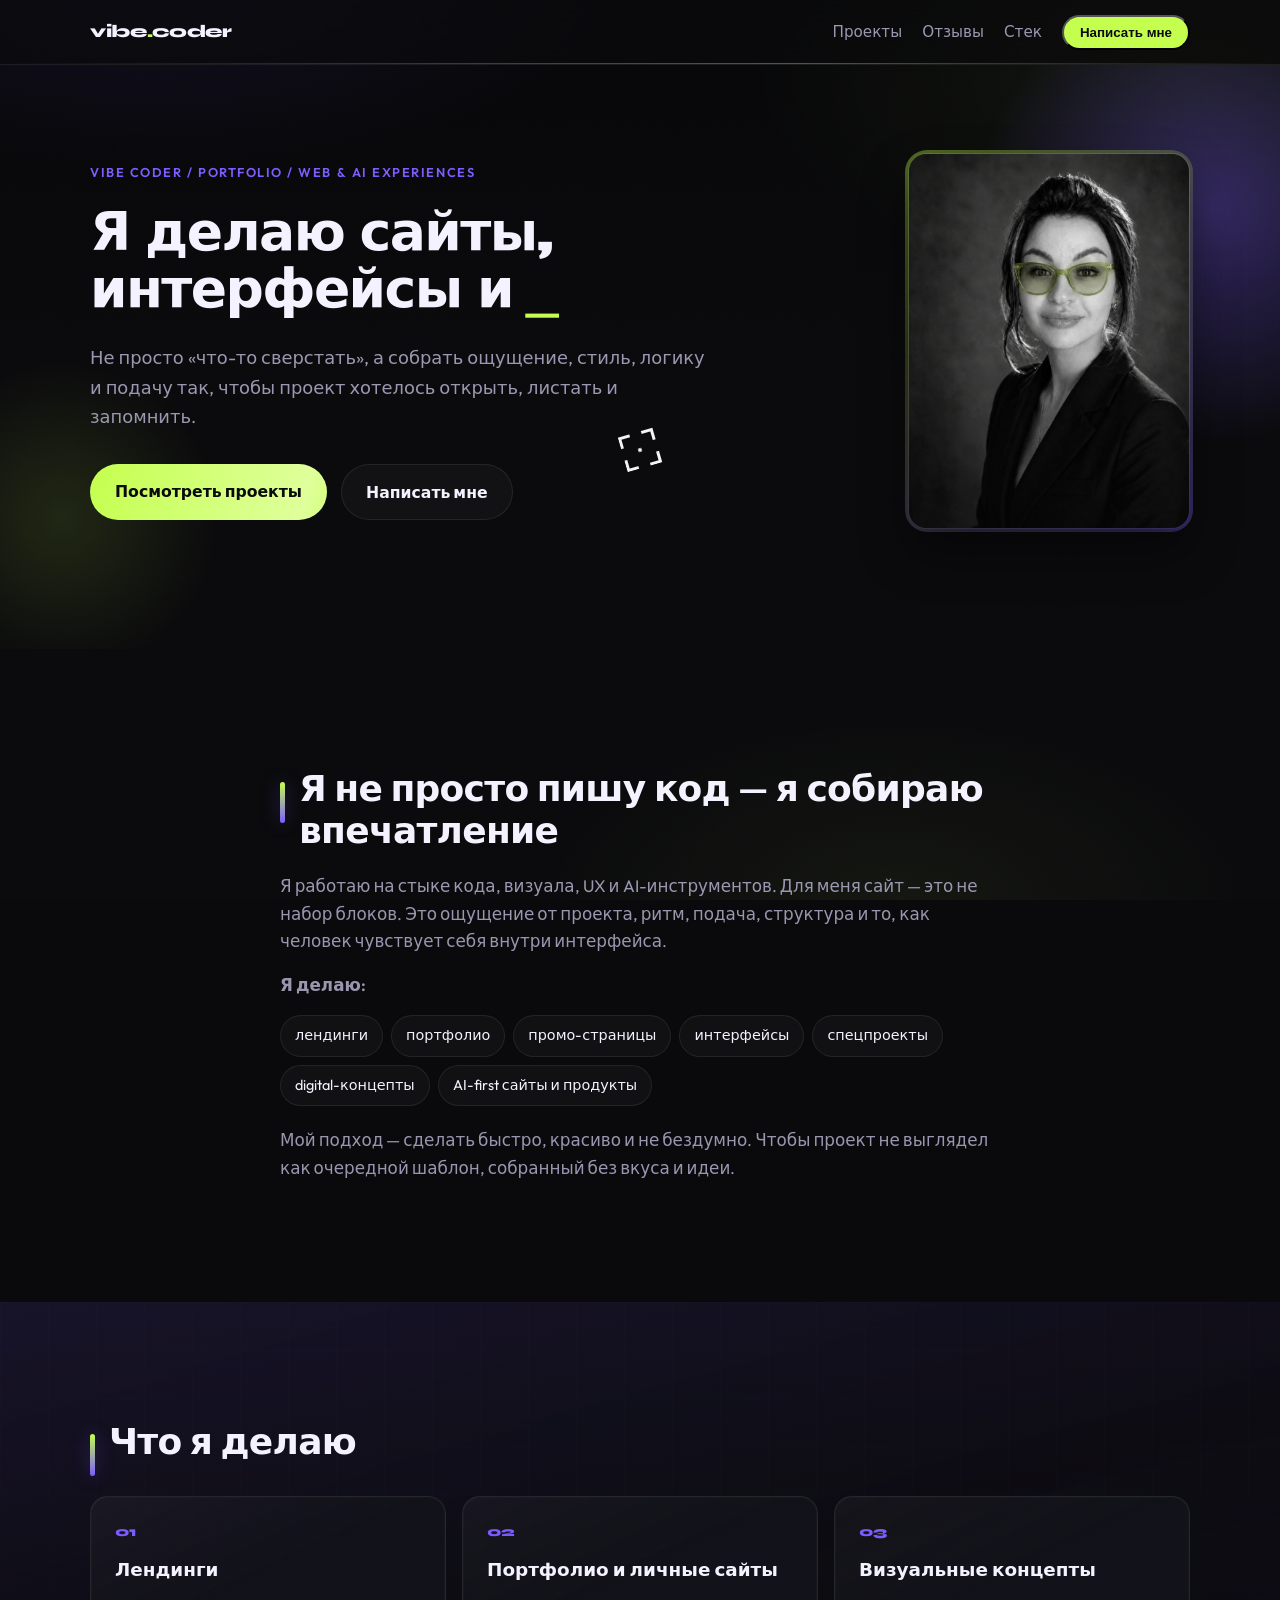
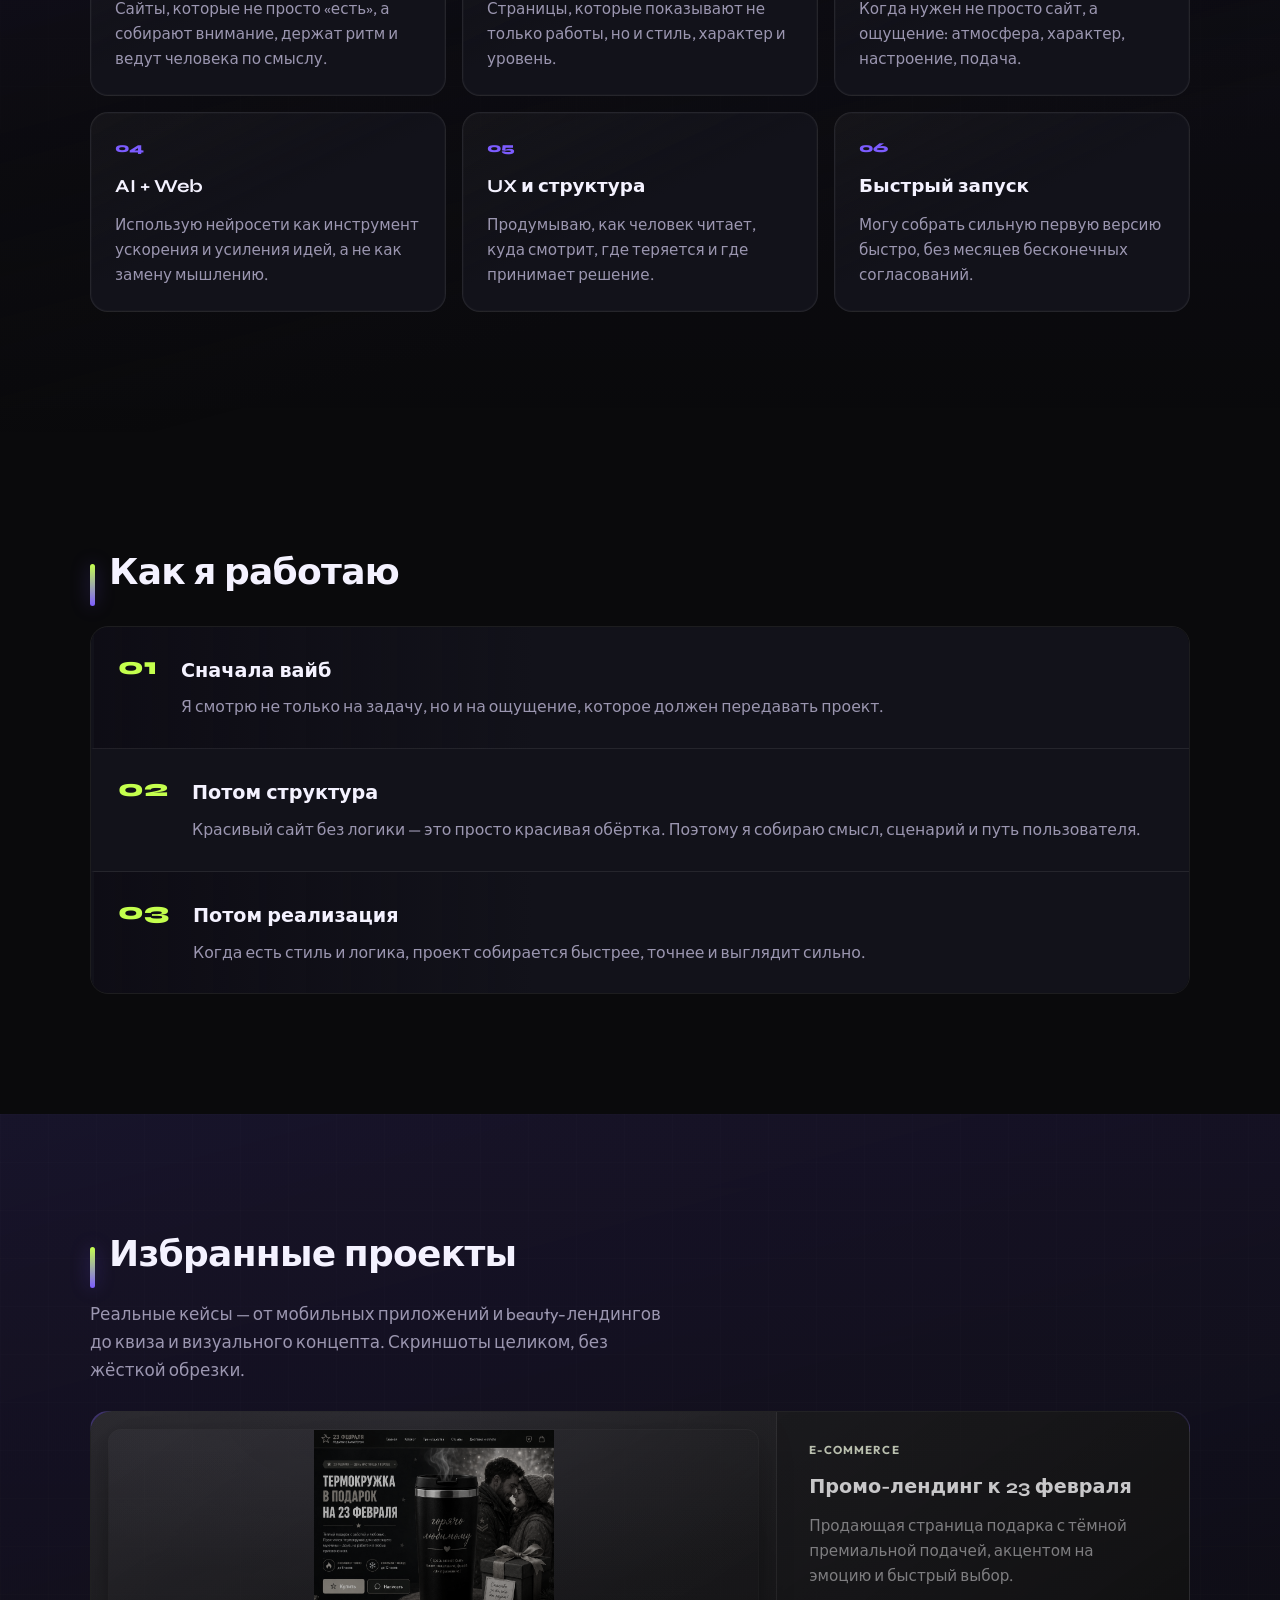
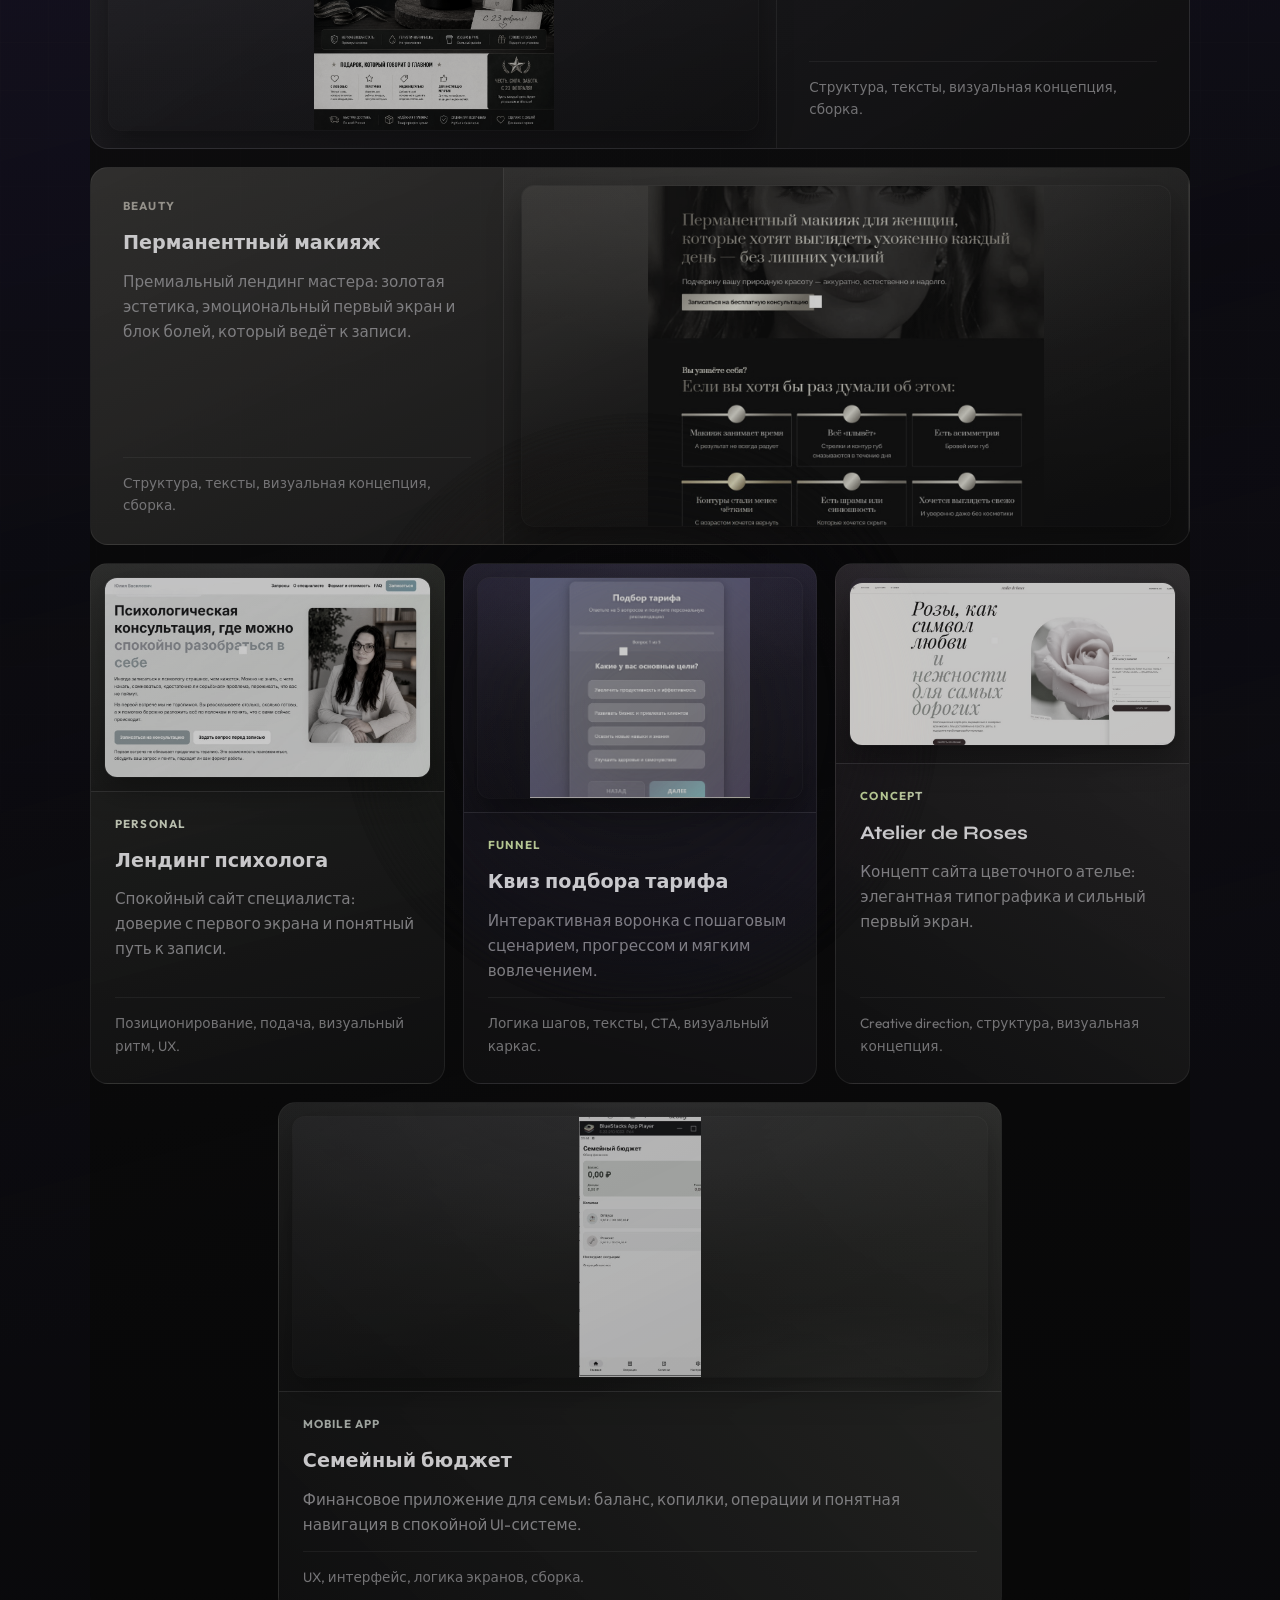
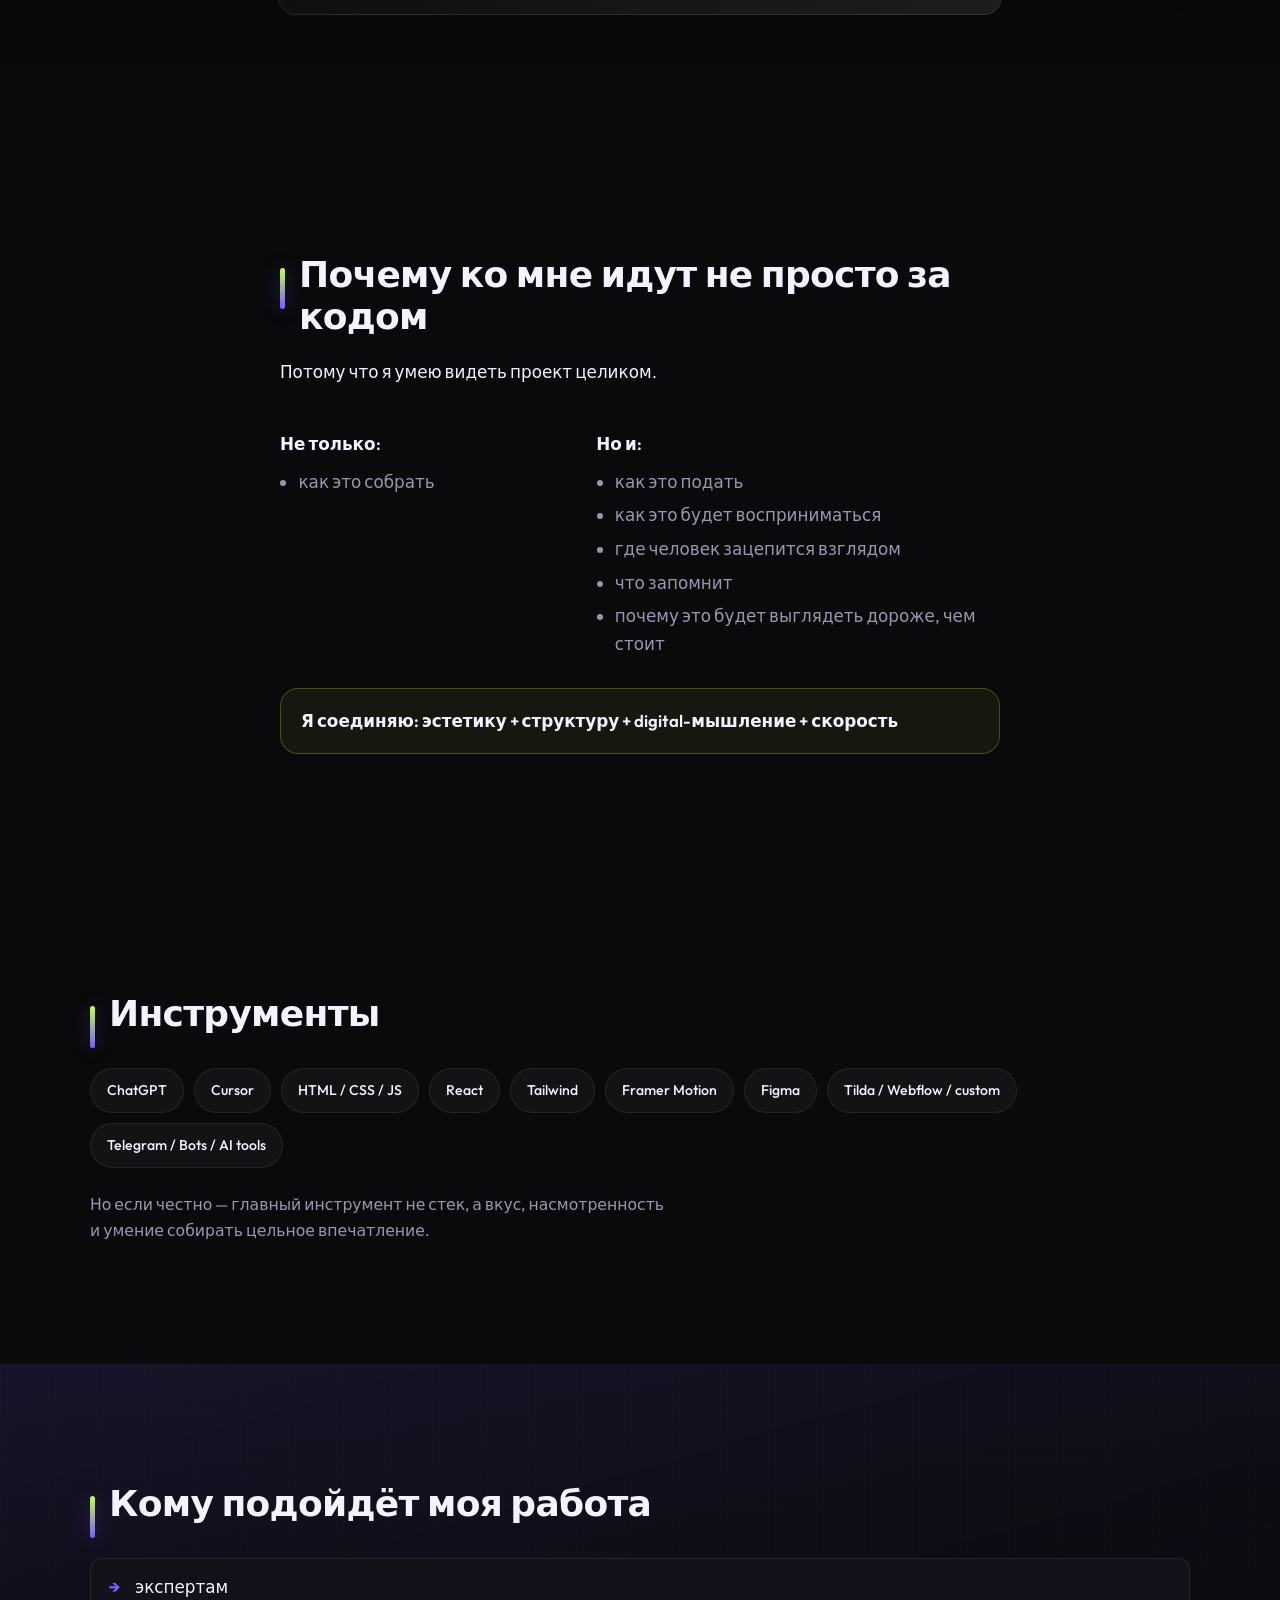
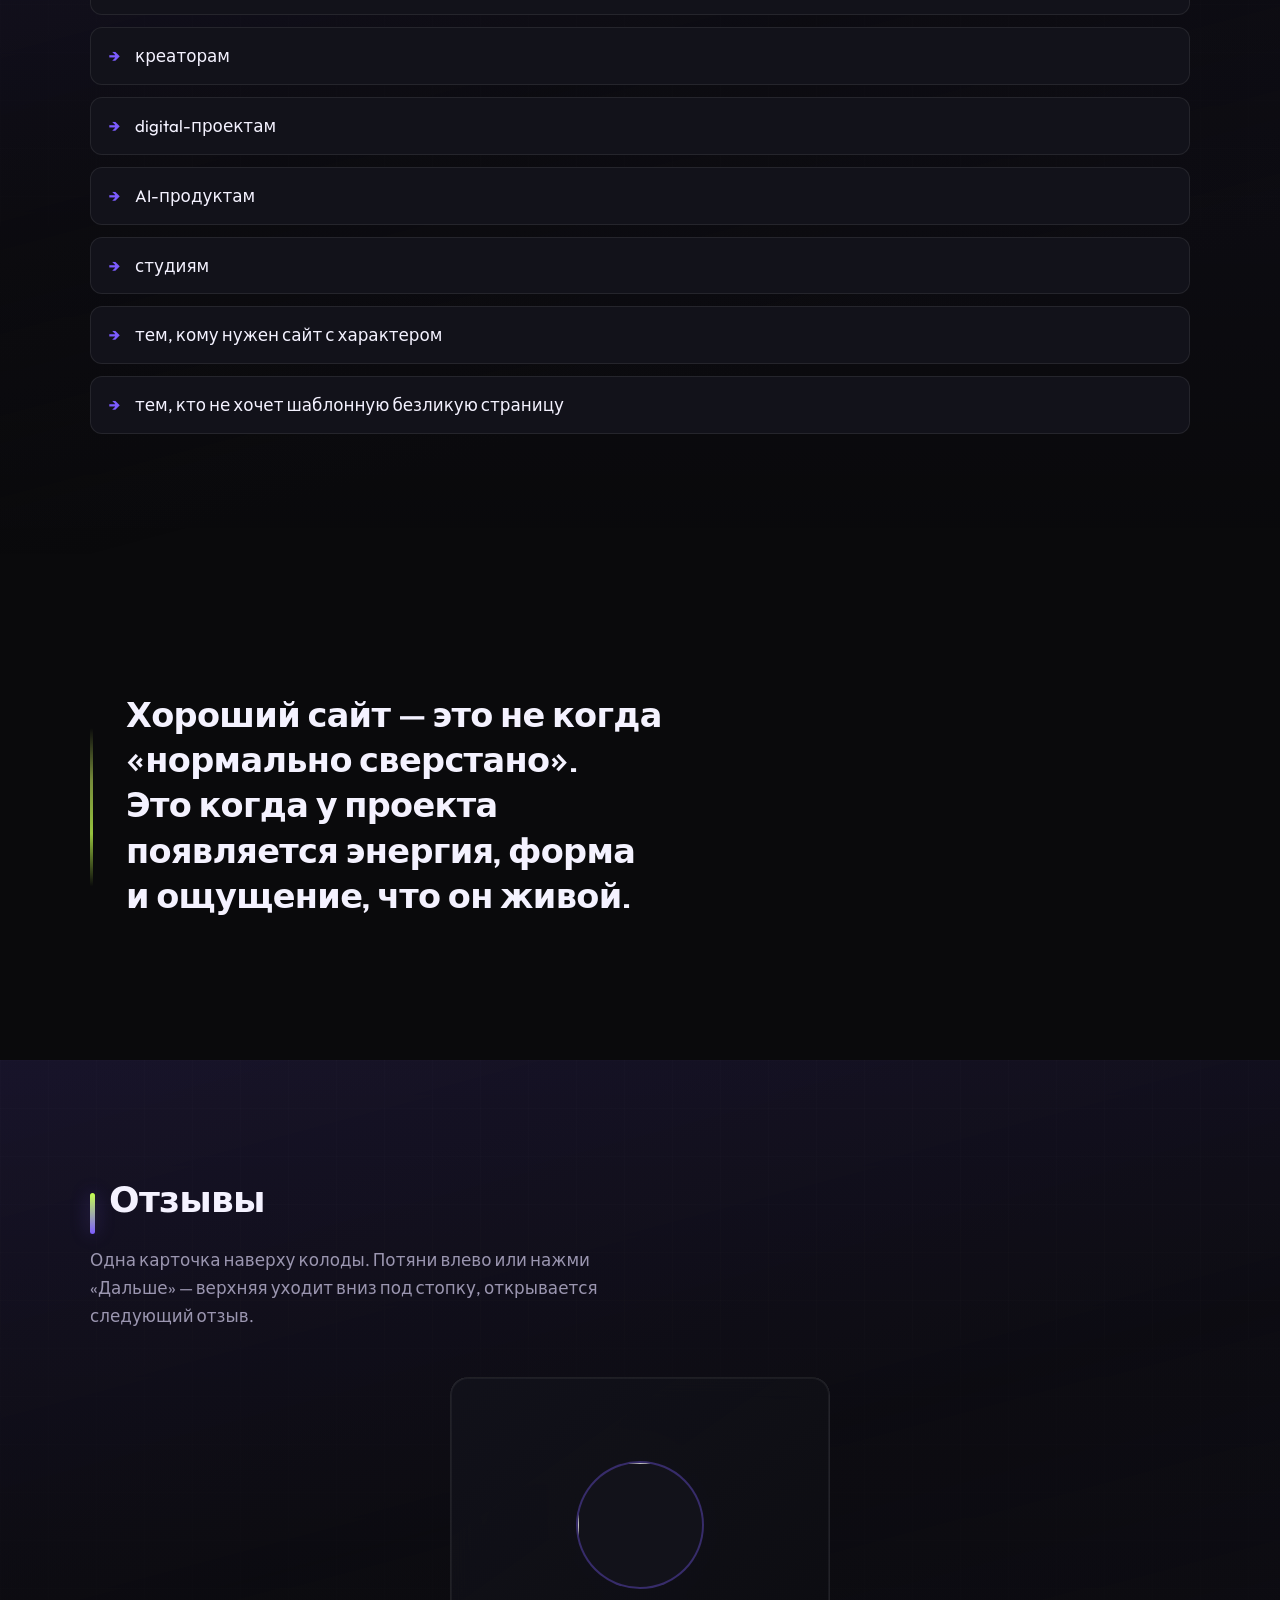
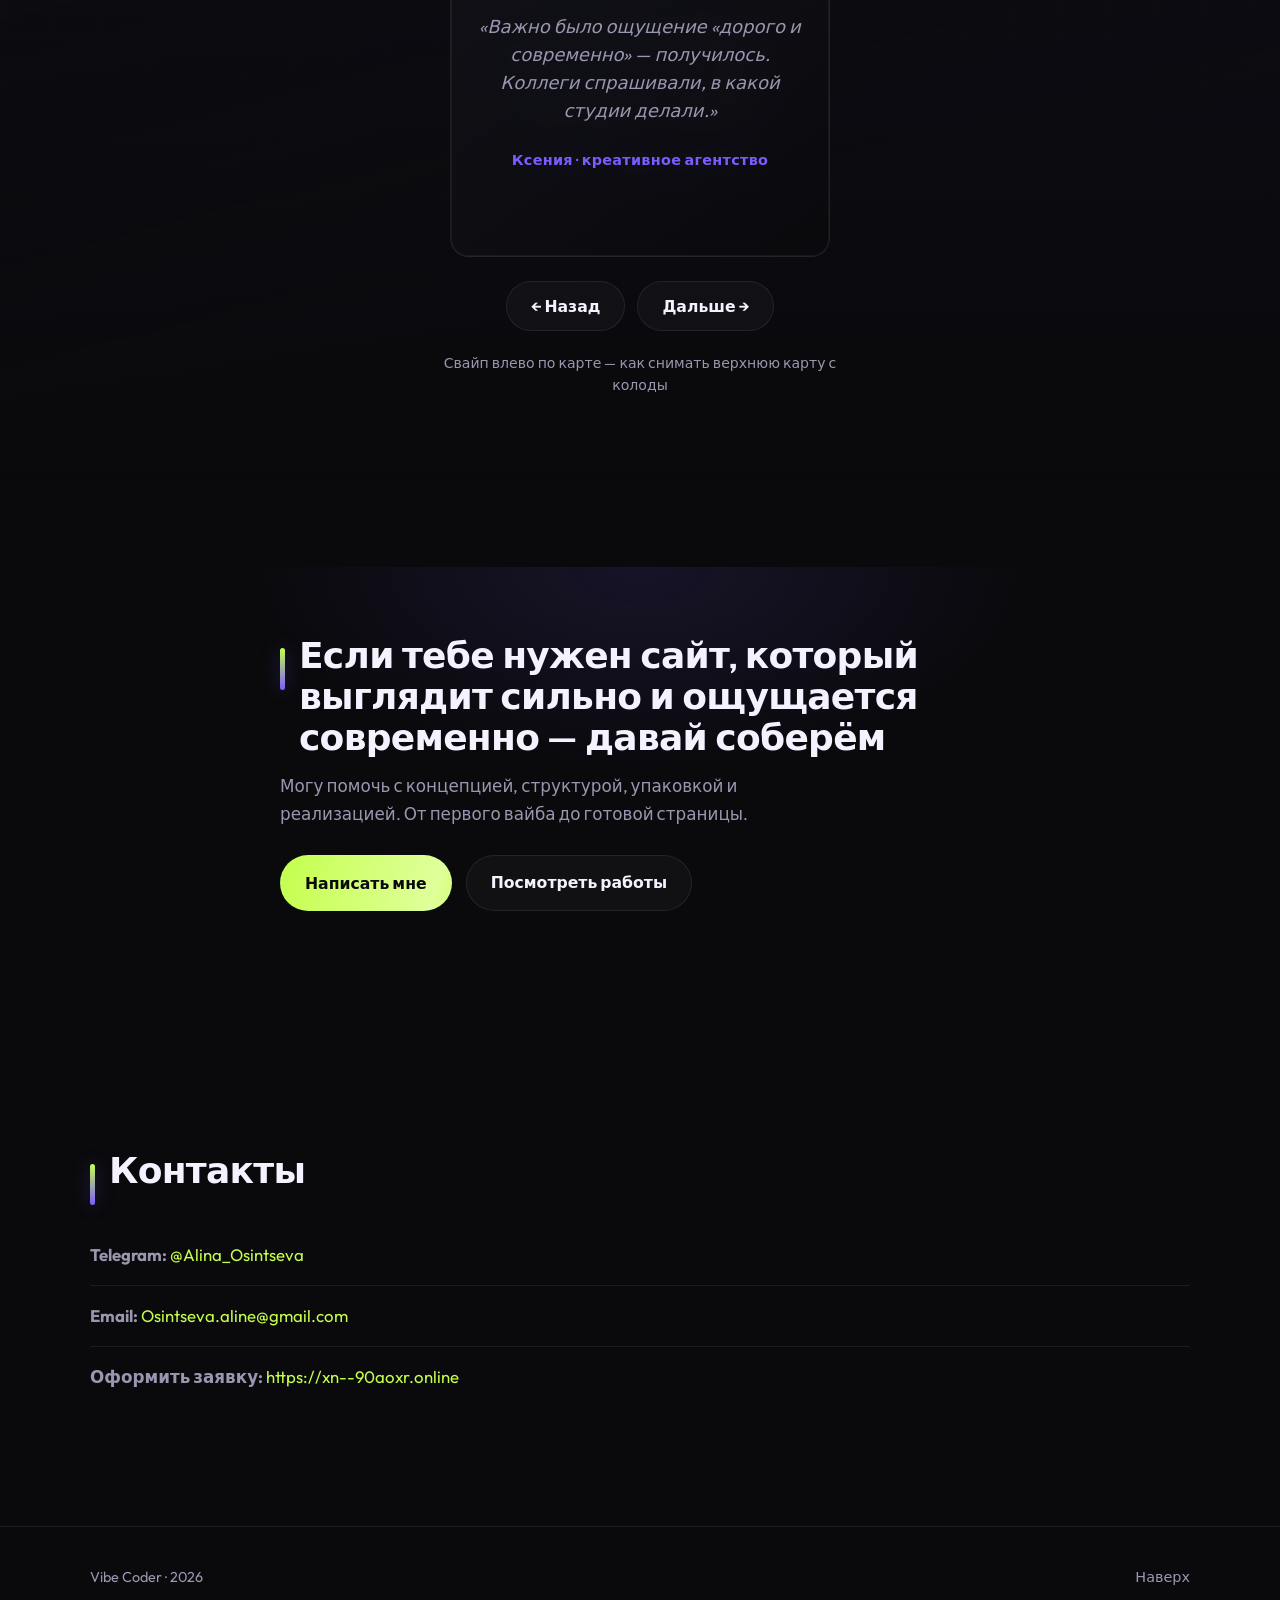
==== index.html @ 7fa0d146 "Добавить проекты PMU и Family Budget, ChromaGrid-анимацию и цветовую гармонизацию скриншотов. Co-aut" ====
<!doctype html>
<html lang="ru">
<head>
  <meta charset="UTF-8">
  <meta name="viewport" content="width=device-width, initial-scale=1.0">
  <title>Vibe Coder — портфолио</title>
  <meta name="description" content="Сайты, интерфейсы и digital-проекты: вайб, структура, UX и AI-first подход.">
  <link rel="preconnect" href="https://fonts.googleapis.com">
  <link rel="preconnect" href="https://fonts.gstatic.com" crossorigin>
  <link href="https://fonts.googleapis.com/css2?family=Syne:wght@500;600;700;800&family=Outfit:wght@400;500;600;700&display=swap" rel="stylesheet">
  <link rel="stylesheet" href="styles.css">
  <script defer src="https://cdn.jsdelivr.net/npm/gsap@3.12.5/dist/gsap.min.js"></script>
  <script defer src="target-cursor.js"></script>
  <script defer src="chroma-grid.js"></script>
</head>
<body>
  <div id="galaxy-bg" class="galaxy-bg" aria-hidden="true"></div>
  <div id="target-cursor" class="target-cursor-wrapper" aria-hidden="true">
    <div class="target-cursor-dot" id="target-cursor-dot"></div>
    <div class="target-cursor-corner corner-tl"></div>
    <div class="target-cursor-corner corner-tr"></div>
    <div class="target-cursor-corner corner-br"></div>
    <div class="target-cursor-corner corner-bl"></div>
  </div>
  <div class="noise" aria-hidden="true"></div>

  <header class="site-header">
    <div class="container header-inner">
      <a class="logo" href="#top">vibe<span>.</span>coder</a>
      <nav class="nav" aria-label="Навигация">
        <a href="#projects">Проекты</a>
        <a href="#reviews">Отзывы</a>
        <a href="#stack">Стек</a>
        <button type="button" class="nav-cta" data-open-contact>Написать мне</button>
      </nav>
    </div>
  </header>

  <main id="top">
    <section class="hero section">
      <div class="container hero-inner">
        <div class="hero-copy">
          <p class="eyebrow">Vibe Coder / Portfolio / Web &amp; AI Experiences</p>
          <h1 class="hero-title">
            <span
              class="text-type"
              id="heroTextType"
              aria-live="polite"
              aria-label="Я делаю сайты, интерфейсы и digital-проекты, которые выглядят как вайб, а работают как система"
            >
              <span class="text-type__content" id="heroTypedContent"></span><span class="text-type__cursor" id="heroTypedCursor" aria-hidden="true">_</span>
            </span>
          </h1>
          <p class="hero-lead">
            Не просто «что-то сверстать», а собрать ощущение, стиль, логику и подачу так, чтобы проект хотелось открыть, листать и запомнить.
          </p>
          <div class="hero-actions">
            <a href="#projects" class="btn btn-primary">Посмотреть проекты</a>
            <button type="button" class="btn btn-ghost" data-open-contact>Написать мне</button>
          </div>
        </div>
        <figure class="hero-photo" aria-label="Портрет">
          <div class="hero-photo-frame" aria-hidden="true"></div>
          <img
            class="hero-photo-img"
            src="image.jpg"
            alt="Портрет — vibe coder, digital и веб"
            width="720"
            height="900"
            loading="eager"
            fetchpriority="high"
            decoding="async"
          >
        </figure>
      </div>
    </section>

    <section class="section reveal" id="about">
      <div class="container narrow">
        <h2 class="section-title">Я не просто пишу код — я собираю впечатление</h2>
        <div class="prose">
          <p>
            Я работаю на стыке кода, визуала, UX и AI-инструментов. Для меня сайт — это не набор блоков. Это ощущение от проекта, ритм, подача, структура и то, как человек чувствует себя внутри интерфейса.
          </p>
          <p class="label">Я делаю:</p>
          <ul class="tag-list">
            <li>лендинги</li>
            <li>портфолио</li>
            <li>промо-страницы</li>
            <li>интерфейсы</li>
            <li>спецпроекты</li>
            <li>digital-концепты</li>
            <li>AI-first сайты и продукты</li>
          </ul>
          <p>
            Мой подход — сделать быстро, красиво и не бездумно. Чтобы проект не выглядел как очередной шаблон, собранный без вкуса и идеи.
          </p>
        </div>
      </div>
    </section>

    <section class="section section-tint reveal" id="skills">
      <div class="container">
        <h2 class="section-title">Что я делаю</h2>
        <div class="cards-grid">
          <article class="card">
            <span class="card-num">01</span>
            <h3>Лендинги</h3>
            <p>Сайты, которые не просто «есть», а собирают внимание, держат ритм и ведут человека по смыслу.</p>
          </article>
          <article class="card">
            <span class="card-num">02</span>
            <h3>Портфолио и личные сайты</h3>
            <p>Страницы, которые показывают не только работы, но и стиль, характер и уровень.</p>
          </article>
          <article class="card">
            <span class="card-num">03</span>
            <h3>Визуальные концепты</h3>
            <p>Когда нужен не просто сайт, а ощущение: атмосфера, характер, настроение, подача.</p>
          </article>
          <article class="card">
            <span class="card-num">04</span>
            <h3>AI + Web</h3>
            <p>Использую нейросети как инструмент ускорения и усиления идей, а не как замену мышлению.</p>
          </article>
          <article class="card">
            <span class="card-num">05</span>
            <h3>UX и структура</h3>
            <p>Продумываю, как человек читает, куда смотрит, где теряется и где принимает решение.</p>
          </article>
          <article class="card">
            <span class="card-num">06</span>
            <h3>Быстрый запуск</h3>
            <p>Могу собрать сильную первую версию быстро, без месяцев бесконечных согласований.</p>
          </article>
        </div>
      </div>
    </section>

    <section class="section reveal" id="process">
      <div class="container">
        <h2 class="section-title">Как я работаю</h2>
        <ol class="process-list">
          <li>
            <span class="process-step">01</span>
            <div>
              <h3>Сначала вайб</h3>
              <p>Я смотрю не только на задачу, но и на ощущение, которое должен передавать проект.</p>
            </div>
          </li>
          <li>
            <span class="process-step">02</span>
            <div>
              <h3>Потом структура</h3>
              <p>Красивый сайт без логики — это просто красивая обёртка. Поэтому я собираю смысл, сценарий и путь пользователя.</p>
            </div>
          </li>
          <li>
            <span class="process-step">03</span>
            <div>
              <h3>Потом реализация</h3>
              <p>Когда есть стиль и логика, проект собирается быстрее, точнее и выглядит сильно.</p>
            </div>
          </li>
        </ol>
      </div>
    </section>

    <section class="section section-tint reveal" id="projects">
      <div class="container">
        <h2 class="section-title">Избранные проекты</h2>
        <p class="section-lead">Реальные кейсы — от мобильных приложений и beauty-лендингов до квиза и визуального концепта. Скриншоты целиком, без жёсткой обрезки.</p>
        <div
          class="chroma-grid projects-chroma"
          data-radius="300"
          data-damping="0.45"
          data-fade-out="0.6"
          data-ease="power3.out"
        >
        <div class="projects-showcase">
          <article
            class="project-showcase-card project-showcase-card--lead chroma-card cursor-target"
            style="--card-border: #c4ff4d; --card-gradient: linear-gradient(145deg, rgba(124, 92, 255, 0.28), var(--bg-elevated));"
          >
            <figure class="project-showcase-card__frame">
              <img
                src="./images/projects/ai-landing.png"
                alt="Промо-лендинг термокружки к 23 февраля — скриншот первого экрана"
                width="1536"
                height="1024"
                loading="lazy"
                decoding="async"
              >
            </figure>
            <div class="project-showcase-card__body">
              <span class="project-tag">E-commerce</span>
              <h3>Промо-лендинг к 23 февраля</h3>
              <p>Продающая страница подарка с тёмной премиальной подачей, акцентом на эмоцию и быстрый выбор.</p>
              <p class="project-meta">Структура, тексты, визуальная концепция, сборка.</p>
            </div>
          </article>

          <article
            class="project-showcase-card project-showcase-card--lead project-showcase-card--lead-reverse project-showcase-card--warm chroma-card cursor-target"
            style="--card-border: #d4af5f; --card-gradient: linear-gradient(155deg, rgba(212, 175, 95, 0.26), var(--bg-elevated));"
          >
            <figure class="project-showcase-card__frame">
              <img
                src="./images/projects/permanent-makeup.png"
                alt="Лендинг мастера перманентного макияжа — премиальная подача услуги"
                width="1024"
                height="880"
                loading="lazy"
                decoding="async"
              >
            </figure>
            <div class="project-showcase-card__body">
              <span class="project-tag">Beauty</span>
              <h3>Перманентный макияж</h3>
              <p>Премиальный лендинг мастера: золотая эстетика, эмоциональный первый экран и блок болей, который ведёт к записи.</p>
              <p class="project-meta">Структура, тексты, визуальная концепция, сборка.</p>
            </div>
          </article>

          <article
            class="project-showcase-card chroma-card cursor-target"
            style="--card-border: #9bb84a; --card-gradient: linear-gradient(165deg, rgba(155, 184, 74, 0.22), var(--bg-elevated));"
          >
            <figure class="project-showcase-card__frame">
              <img
                src="./images/projects/portfolio.png"
                alt="Лендинг психолога Юлии Василевич — скриншот"
                width="1200"
                height="750"
                loading="lazy"
                decoding="async"
              >
            </figure>
            <div class="project-showcase-card__body">
              <span class="project-tag">Personal</span>
              <h3>Лендинг психолога</h3>
              <p>Спокойный сайт специалиста: доверие с первого экрана и понятный путь к записи.</p>
              <p class="project-meta">Позиционирование, подача, визуальный ритм, UX.</p>
            </div>
          </article>

          <article
            class="project-showcase-card chroma-card cursor-target"
            style="--card-border: #7c5cff; --card-gradient: linear-gradient(195deg, rgba(124, 92, 255, 0.26), var(--bg-elevated));"
          >
            <figure class="project-showcase-card__frame">
              <img
                src="./images/projects/funnel.png"
                alt="Квиз подбора тарифа — скриншот"
                width="1200"
                height="750"
                loading="lazy"
                decoding="async"
              >
            </figure>
            <div class="project-showcase-card__body">
              <span class="project-tag">Funnel</span>
              <h3>Квиз подбора тарифа</h3>
              <p>Интерактивная воронка с пошаговым сценарием, прогрессом и мягким вовлечением.</p>
              <p class="project-meta">Логика шагов, тексты, CTA, визуальный каркас.</p>
            </div>
          </article>

          <article
            class="project-showcase-card chroma-card cursor-target"
            style="--card-border: #e8a0bf; --card-gradient: linear-gradient(210deg, rgba(232, 160, 191, 0.22), var(--bg-elevated));"
          >
            <figure class="project-showcase-card__frame">
              <img
                src="./images/projects/concept.png"
                alt="Atelier de Roses — скриншот концепта сайта"
                width="1200"
                height="750"
                loading="lazy"
                decoding="async"
              >
            </figure>
            <div class="project-showcase-card__body">
              <span class="project-tag">Concept</span>
              <h3>Atelier de Roses</h3>
              <p>Концепт сайта цветочного ателье: элегантная типографика и сильный первый экран.</p>
              <p class="project-meta">Creative direction, структура, визуальная концепция.</p>
            </div>
          </article>

          <article
            class="project-showcase-card project-showcase-card--app chroma-card cursor-target"
            style="--card-border: #9ed4a0; --card-gradient: linear-gradient(225deg, rgba(155, 184, 74, 0.24), var(--bg-elevated));"
          >
            <figure class="project-showcase-card__frame project-showcase-card__frame--portrait">
              <img
                src="./images/projects/family-budget.png"
                alt="Мобильное приложение «Семейный бюджет» — главный экран"
                width="350"
                height="745"
                loading="lazy"
                decoding="async"
              >
            </figure>
            <div class="project-showcase-card__body">
              <span class="project-tag">Mobile App</span>
              <h3>Семейный бюджет</h3>
              <p>Финансовое приложение для семьи: баланс, копилки, операции и понятная навигация в спокойной UI-системе.</p>
              <p class="project-meta">UX, интерфейс, логика экранов, сборка.</p>
            </div>
          </article>
        </div>
        <div class="chroma-overlay" aria-hidden="true"></div>
        <div class="chroma-fade" aria-hidden="true"></div>
        </div>
      </div>
    </section>

    <section class="section reveal" id="why">
      <div class="container narrow">
        <h2 class="section-title">Почему ко мне идут не просто за кодом</h2>
        <p class="prose">Потому что я умею видеть проект целиком.</p>
        <div class="why-grid">
          <div>
            <p class="label">Не только:</p>
            <ul class="plain-list">
              <li>как это собрать</li>
            </ul>
          </div>
          <div>
            <p class="label">Но и:</p>
            <ul class="plain-list">
              <li>как это подать</li>
              <li>как это будет восприниматься</li>
              <li>где человек зацепится взглядом</li>
              <li>что запомнит</li>
              <li>почему это будет выглядеть дороже, чем стоит</li>
            </ul>
          </div>
        </div>
        <p class="highlight-line">Я соединяю: эстетику + структуру + digital-мышление + скорость</p>
      </div>
    </section>

    <section class="section reveal" id="stack">
      <div class="container">
        <h2 class="section-title">Инструменты</h2>
        <div class="badges">
          <span>ChatGPT</span>
          <span>Cursor</span>
          <span>HTML / CSS / JS</span>
          <span>React</span>
          <span>Tailwind</span>
          <span>Framer Motion</span>
          <span>Figma</span>
          <span>Tilda / Webflow / custom</span>
          <span>Telegram / Bots / AI tools</span>
        </div>
        <p class="stack-note">
          Но если честно — главный инструмент не стек, а вкус, насмотренность и умение собирать цельное впечатление.
        </p>
      </div>
    </section>

    <section class="section section-tint reveal" id="audience">
      <div class="container">
        <h2 class="section-title">Кому подойдёт моя работа</h2>
        <ul class="audience-list">
          <li>экспертам</li>
          <li>креаторам</li>
          <li>digital-проектам</li>
          <li>AI-продуктам</li>
          <li>студиям</li>
          <li>тем, кому нужен сайт с характером</li>
          <li>тем, кто не хочет шаблонную безликую страницу</li>
        </ul>
      </div>
    </section>

    <section class="manifest section reveal">
      <div class="container">
        <blockquote class="manifest-quote">
          Хороший сайт — это не когда «нормально сверстано». Это когда у проекта появляется энергия, форма и ощущение, что он живой.
        </blockquote>
      </div>
    </section>

    <section class="section section-tint reveal" id="reviews" aria-labelledby="reviews-title">
      <div class="container">
        <h2 class="section-title" id="reviews-title">Отзывы</h2>
        <p class="section-lead">
          Одна карточка наверху колоды. Потяни влево или нажми «Дальше» — верхняя уходит вниз под стопку, открывается следующий отзыв.
        </p>
        <div class="testimonials-layout">
          <div
            class="testimonials-viewport testimonials-deck"
            id="testimonialsViewport"
            role="region"
            aria-roledescription="колода карт"
            aria-label="Отзывы клиентов"
            tabindex="0"
          >
            <article class="testimonial-card cursor-target" data-card="0">
              <img
                class="testimonial-card__avatar"
                src="https://i.pravatar.cc/160?img=33"
                alt=""
                width="128"
                height="128"
                loading="lazy"
                decoding="async"
              >
              <blockquote class="testimonial-card__quote">
                «Сайт вышел не шаблонным, а с характером. Структура ясная, тексты не «вода», первый экран сразу цепляет.»
              </blockquote>
              <p class="testimonial-card__author">Марина · digital-продукт</p>
            </article>
            <article class="testimonial-card cursor-target" data-card="1">
              <img
                class="testimonial-card__avatar"
                src="https://i.pravatar.cc/160?img=47"
                alt=""
                width="128"
                height="128"
                loading="lazy"
                decoding="async"
              >
              <blockquote class="testimonial-card__quote">
                «Быстро понял задачу, предложил сильную подачу и довёл до результата без бесконечных итераций.»
              </blockquote>
              <p class="testimonial-card__author">Артём · эксперт и спикер</p>
            </article>
            <article class="testimonial-card cursor-target" data-card="2">
              <img
                class="testimonial-card__avatar"
                src="https://i.pravatar.cc/160?img=12"
                alt=""
                width="128"
                height="128"
                loading="lazy"
                decoding="async"
              >
              <blockquote class="testimonial-card__quote">
                «Важно было ощущение «дорого и современно» — получилось. Коллеги спрашивали, в какой студии делали.»
              </blockquote>
              <p class="testimonial-card__author">Ксения · креативное агентство</p>
            </article>
          </div>
          <div class="testimonials-controls">
            <button type="button" class="btn btn-ghost testimonials-nav" id="testimonialsPrev" aria-label="Предыдущий отзыв">
              ← Назад
            </button>
            <button type="button" class="btn btn-ghost testimonials-nav" id="testimonialsNext" aria-label="Следующий отзыв">
              Дальше →
            </button>
          </div>
          <p class="testimonials-hint" id="testimonialsHint">Свайп влево по карте — как снимать верхнюю карту с колоды</p>
        </div>
      </div>
    </section>

    <section class="section cta-block reveal" id="cta">
      <div class="container narrow">
        <h2 class="section-title">Если тебе нужен сайт, который выглядит сильно и ощущается современно — давай соберём</h2>
        <p class="section-lead">
          Могу помочь с концепцией, структурой, упаковкой и реализацией. От первого вайба до готовой страницы.
        </p>
        <div class="hero-actions">
          <button type="button" class="btn btn-primary" data-open-contact>Написать мне</button>
          <a href="#projects" class="btn btn-ghost">Посмотреть работы</a>
        </div>
      </div>
    </section>

    <section class="section reveal" id="contact">
      <div class="container">
        <h2 class="section-title">Контакты</h2>
        <ul class="contacts">
          <li><strong>Telegram:</strong> <a href="https://t.me/Alina_Osintseva">@Alina_Osintseva</a></li>
          <li><strong>Email:</strong> <a href="mailto:Osintseva.aline@gmail.com">Osintseva.aline@gmail.com</a></li>
          <li><strong>Оформить заявку:</strong> <a href="https://xn--90aoxr.online/" target="_blank" rel="noopener noreferrer">https://xn--90aoxr.online</a></li>
        </ul>
      </div>
    </section>
  </main>

  <div
    class="contact-modal"
    id="contactModal"
    role="dialog"
    aria-modal="true"
    aria-labelledby="contactModalTitle"
    aria-hidden="true"
    hidden
  >
    <div class="contact-modal__backdrop" data-close-contact tabindex="-1"></div>
    <div class="contact-modal__panel" role="document">
      <button type="button" class="contact-modal__close" data-close-contact aria-label="Закрыть окно">
        <span aria-hidden="true">×</span>
      </button>
      <h2 class="contact-modal__title" id="contactModalTitle">Написать мне</h2>
      <p class="contact-modal__lead">Оставьте контакты — свяжусь с вами и обсудим задачу.</p>
      <form class="contact-form" id="contactForm" novalidate>
        <div class="contact-form__field">
          <label for="contactName">Имя</label>
          <input
            type="text"
            id="contactName"
            name="name"
            autocomplete="name"
            placeholder="Как к вам обращаться"
            required
          >
        </div>
        <div class="contact-form__field">
          <label for="contactEmail">Почта</label>
          <input
            type="email"
            id="contactEmail"
            name="email"
            autocomplete="email"
            placeholder="you@example.com"
            required
          >
        </div>
        <div class="contact-form__field">
          <label for="contactPhone">Номер телефона</label>
          <input
            type="tel"
            id="contactPhone"
            name="phone"
            autocomplete="tel"
            placeholder="+7 (999) 000-00-00"
            required
          >
        </div>
        <label class="contact-form__consent">
          <input type="checkbox" id="contactConsent" name="consent" required>
          <span>Даю согласие на обработку моих персональных данных</span>
        </label>
        <p class="contact-form__error" id="contactFormError" role="alert" hidden></p>
        <button type="submit" class="btn btn-primary contact-form__submit">Отправить</button>
      </form>
      <p class="contact-modal__success" id="contactFormSuccess" hidden>
        Спасибо! Заявка отправлена — скоро свяжусь с вами.
      </p>
    </div>
  </div>

  <footer class="footer">
    <div class="container footer-inner">
      <p>Vibe Coder · 2026</p>
      <a href="#top" class="to-top">Наверх</a>
    </div>
  </footer>

  <script>
    const io = new IntersectionObserver(
      (entries) => {
        entries.forEach((e) => {
          if (e.isIntersecting) {
            e.target.classList.add("is-visible");
            io.unobserve(e.target);
          }
        });
      },
      { threshold: 0.12 }
    );
    document.querySelectorAll(".reveal").forEach((el) => io.observe(el));
  </script>
  <script>
    (function () {
      const viewport = document.getElementById("testimonialsViewport");
      const btnPrev = document.getElementById("testimonialsPrev");
      const btnNext = document.getElementById("testimonialsNext");
      if (!viewport) return;

      const cards = Array.from(viewport.querySelectorAll(".testimonial-card"));
      if (cards.length < 2) return;

      const reduceMotion = window.matchMedia("(prefers-reduced-motion: reduce)");
      /** Индексы карт снизу вверх: [низ, середина, верх] */
      let deck = [0, 1, 2];
      let busy = false;
      let pointerId = null;
      let dragStartX = 0;
      let dragging = false;

      function assignLayers() {
        deck.forEach(function (cardIdx, stackPos) {
          const el = cards[cardIdx];
          if (!el) return;
          const z = 10 + stackPos * 10;
          el.style.zIndex = String(z);
          el.style.pointerEvents = stackPos === 2 ? "auto" : "none";
          el.classList.toggle("testimonial-card--top", stackPos === 2);
        });
      }

      function clearTransforms() {
        cards.forEach(function (el) {
          el.style.transform = "";
          el.style.transition = "";
        });
      }

      function topCard() {
        return cards[deck[2]];
      }

      function goNext() {
        if (busy) return;
        const d = deck.slice();
        const outIdx = d[2];
        const outEl = cards[outIdx];
        if (!outEl) return;

        function finish() {
          deck = [d[2], d[0], d[1]];
          clearTransforms();
          assignLayers();
          busy = false;
        }

        busy = true;
        if (reduceMotion.matches) {
          finish();
          return;
        }

        var midIdx = d[1];
        var midEl = cards[midIdx];
        if (midEl) {
          midEl.style.zIndex = "40";
        }
        outEl.style.zIndex = "25";
        outEl.style.transform = "";
        outEl.style.transition = "transform 0.52s cubic-bezier(0.16, 1, 0.3, 1)";
        var ended = false;
        function onEnd(e) {
          if (e.target !== outEl || e.propertyName !== "transform") return;
          if (ended) return;
          ended = true;
          outEl.removeEventListener("transitionend", onEnd);
          finish();
        }
        outEl.addEventListener("transitionend", onEnd);
        requestAnimationFrame(function () {
          requestAnimationFrame(function () {
            outEl.style.transform = "translateY(calc(100% + 40px)) rotate(-5deg) scale(0.96)";
          });
        });
        window.setTimeout(function () {
          if (!ended) {
            ended = true;
            outEl.removeEventListener("transitionend", onEnd);
            finish();
          }
        }, 700);
      }

      function goPrev() {
        if (busy) return;
        const d = deck.slice();
        const inIdx = d[0];
        const inEl = cards[inIdx];
        if (!inEl) return;

        function finish() {
          deck = [d[1], d[2], d[0]];
          clearTransforms();
          assignLayers();
          busy = false;
        }

        busy = true;
        if (reduceMotion.matches) {
          finish();
          return;
        }

        inEl.style.transition = "none";
        inEl.style.transform = "translateY(calc(100% + 48px)) rotate(5deg) scale(0.96)";
        inEl.style.zIndex = "50";
        var ended = false;
        function onEnd(e) {
          if (e.target !== inEl || e.propertyName !== "transform") return;
          if (ended) return;
          ended = true;
          inEl.removeEventListener("transitionend", onEnd);
          finish();
        }
        inEl.addEventListener("transitionend", onEnd);
        requestAnimationFrame(function () {
          requestAnimationFrame(function () {
            inEl.style.transition = "transform 0.52s var(--ease-out-expo, cubic-bezier(0.16, 1, 0.3, 1))";
            inEl.style.transform = "translateY(0) rotate(0deg) scale(1)";
          });
        });
        window.setTimeout(function () {
          if (!ended) {
            ended = true;
            inEl.removeEventListener("transitionend", onEnd);
            finish();
          }
        }, 700);
      }

      btnNext && btnNext.addEventListener("click", goNext);
      btnPrev && btnPrev.addEventListener("click", goPrev);

      viewport.addEventListener("keydown", function (e) {
        if (busy) return;
        if (e.key === "ArrowRight" || e.key === "ArrowDown") {
          e.preventDefault();
          goNext();
        } else if (e.key === "ArrowLeft" || e.key === "ArrowUp") {
          e.preventDefault();
          goPrev();
        }
      });

      function onPointerDown(e) {
        if (busy) return;
        if (e.pointerType === "mouse" && e.button !== 0) return;
        pointerId = e.pointerId;
        dragging = true;
        dragStartX = e.clientX;
        try {
          viewport.setPointerCapture(e.pointerId);
        } catch (err) {
          /* ignore */
        }
      }

      function onPointerMove(e) {
        if (!dragging || e.pointerId !== pointerId || busy) return;
        var dx = e.clientX - dragStartX;
        var t = topCard();
        if (!t) return;
        var pull = Math.max(0, -dx * 0.42);
        var cap = Math.min(pull, 140);
        t.style.transition = "none";
        t.style.transform =
          "translateY(" + cap + "px) rotate(" + (-cap * 0.03) + "deg) scale(" + (1 - cap * 0.0004) + ")";
      }

      function onPointerEnd(e) {
        if (e.pointerId !== pointerId) return;
        try {
          viewport.releasePointerCapture(e.pointerId);
        } catch (err) {
          /* ignore */
        }
        pointerId = null;
        if (!dragging) return;
        dragging = false;
        var endX = typeof e.clientX === "number" ? e.clientX : dragStartX;
        var dx = endX - dragStartX;
        var th = 56;
        var t = topCard();
        if (t && !busy) {
          t.style.transition = "";
          if (dx < -th) {
            t.style.transform = "";
            goNext();
          } else if (dx > th) {
            t.style.transform = "";
            goPrev();
          } else {
            t.style.transform = "";
          }
        }
      }

      reduceMotion.addEventListener("change", function () {
        clearTransforms();
        assignLayers();
      });

      assignLayers();
    })();
  </script>
  <script>
    (function () {
      const contentEl = document.getElementById("heroTypedContent");
      const cursorEl = document.getElementById("heroTypedCursor");
      const containerEl = document.getElementById("heroTextType");
      const heroSection = document.querySelector(".hero");
      if (!contentEl || !cursorEl || !containerEl || !heroSection) return;

      const texts = [
        "Я делаю сайты, интерфейсы и digital-проекты, которые выглядят как вайб, а работают как система",
        "Собираю интерфейсы с ритмом и смыслом — чтобы проект хотелось листать и возвращаться."
      ];
      const highlightWord = "вайб";
      const highlightIndex = 0;

      const typingSpeed = 75;
      const pauseDuration = 1500;
      const deletingSpeed = 50;
      const initialDelay = 400;
      const loop = true;
      const showCursor = true;
      const cursorCharacter = "_";
      const hideCursorWhileTyping = false;

      let currentTextIndex = 0;
      let displayedText = "";
      let isDeleting = false;
      let started = false;
      let timeoutId = null;

      function esc(s) {
        return s
          .replace(/&/g, "&amp;")
          .replace(/</g, "&lt;")
          .replace(/>/g, "&gt;")
          .replace(/"/g, "&quot;");
      }

      function renderHtml(plain, textIdx) {
        if (textIdx !== highlightIndex) {
          return esc(plain);
        }
        const full = texts[highlightIndex];
        const start = full.indexOf(highlightWord);
        if (start === -1) return esc(plain);
        const L = plain.length;
        if (L <= start) return esc(plain);
        const endWord = start + highlightWord.length;
        if (L < endWord) {
          return esc(plain.slice(0, start)) + "<em>" + esc(plain.slice(start, L)) + "</em>";
        }
        return (
          esc(plain.slice(0, start)) +
          "<em>" + esc(highlightWord) + "</em>" +
          esc(plain.slice(endWord, L))
        );
      }

      function syncCursor() {
        cursorEl.textContent = cursorCharacter;
        const full = texts[currentTextIndex];
        const hide =
          !showCursor ||
          (hideCursorWhileTyping && full && displayedText.length < full.length && !isDeleting);
        cursorEl.classList.toggle("text-type__cursor--hidden", hide);
      }

      function tick() {
        const currentFull = texts[currentTextIndex];
        if (!currentFull) return;

        if (isDeleting) {
          if (displayedText === "") {
            isDeleting = false;
            const last = currentTextIndex === texts.length - 1;
            if (last && !loop) return;
            currentTextIndex = (currentTextIndex + 1) % texts.length;
            timeoutId = setTimeout(tick, pauseDuration);
            return;
          }
          displayedText = displayedText.slice(0, -1);
          contentEl.innerHTML = renderHtml(displayedText, currentTextIndex);
          syncCursor();
          timeoutId = setTimeout(tick, deletingSpeed);
          return;
        }

        if (displayedText.length < currentFull.length) {
          displayedText = currentFull.slice(0, displayedText.length + 1);
          contentEl.innerHTML = renderHtml(displayedText, currentTextIndex);
          syncCursor();
          timeoutId = setTimeout(tick, typingSpeed);
          return;
        }

        const last = currentTextIndex === texts.length - 1;
        if (!loop && last) return;
        timeoutId = setTimeout(function () {
          isDeleting = true;
          tick();
        }, pauseDuration);
      }

      function startTyping() {
        if (started) return;
        started = true;
        displayedText = "";
        isDeleting = false;
        currentTextIndex = 0;
        contentEl.innerHTML = "";
        syncCursor();
        timeoutId = setTimeout(tick, initialDelay);
      }

      const heroIo = new IntersectionObserver(
        function (entries) {
          entries.forEach(function (entry) {
            if (entry.isIntersecting) {
              startTyping();
              heroIo.disconnect();
            }
          });
        },
        { threshold: 0.15 }
      );
      heroIo.observe(heroSection);

      window.addEventListener(
        "beforeunload",
        function () {
          if (timeoutId) clearTimeout(timeoutId);
        },
        { once: true }
      );
    })();
  </script>
  <script>
    (function () {
      const modal = document.getElementById("contactModal");
      const form = document.getElementById("contactForm");
      const errorEl = document.getElementById("contactFormError");
      const successEl = document.getElementById("contactFormSuccess");
      if (!modal || !form) return;

      const openTriggers = document.querySelectorAll("[data-open-contact]");
      const closeTriggers = modal.querySelectorAll("[data-close-contact]");
      let lastFocus = null;

      function showError(msg) {
        if (!errorEl) return;
        errorEl.textContent = msg;
        errorEl.hidden = !msg;
      }

      function openModal() {
        lastFocus = document.activeElement;
        modal.hidden = false;
        modal.setAttribute("aria-hidden", "false");
        requestAnimationFrame(function () {
          modal.classList.add("is-open");
        });
        document.body.classList.add("contact-modal-open");
        const first = form.querySelector("input:not([type='checkbox'])");
        window.setTimeout(function () {
          first && first.focus();
        }, 80);
      }

      function closeModal() {
        modal.classList.remove("is-open");
        modal.setAttribute("aria-hidden", "true");
        document.body.classList.remove("contact-modal-open");
        showError("");
        window.setTimeout(function () {
          if (!modal.classList.contains("is-open")) {
            modal.hidden = true;
          }
        }, 360);
        if (lastFocus && typeof lastFocus.focus === "function") {
          lastFocus.focus();
        }
      }

      function resetFormState() {
        form.reset();
        modal.classList.remove("contact-modal--success");
        form.hidden = false;
        if (successEl) successEl.hidden = true;
        form.querySelectorAll(".is-invalid").forEach(function (el) {
          el.classList.remove("is-invalid");
        });
        showError("");
      }

      openTriggers.forEach(function (btn) {
        btn.addEventListener("click", function (e) {
          e.preventDefault();
          resetFormState();
          openModal();
        });
      });

      closeTriggers.forEach(function (el) {
        el.addEventListener("click", closeModal);
      });

      modal.addEventListener("click", function (e) {
        if (e.target === modal.querySelector(".contact-modal__backdrop")) {
          closeModal();
        }
      });

      document.addEventListener("keydown", function (e) {
        if (e.key === "Escape" && modal.classList.contains("is-open")) {
          closeModal();
        }
      });

      form.addEventListener("submit", function (e) {
        e.preventDefault();
        showError("");
        form.querySelectorAll(".is-invalid").forEach(function (el) {
          el.classList.remove("is-invalid");
        });

        const name = form.querySelector("#contactName");
        const email = form.querySelector("#contactEmail");
        const phone = form.querySelector("#contactPhone");
        const consent = form.querySelector("#contactConsent");

        if (!name.value.trim()) {
          name.classList.add("is-invalid");
          showError("Укажите имя.");
          name.focus();
          return;
        }
        if (!email.value.trim() || !email.checkValidity()) {
          email.classList.add("is-invalid");
          showError("Укажите корректный email.");
          email.focus();
          return;
        }
        if (!phone.value.trim()) {
          phone.classList.add("is-invalid");
          showError("Укажите номер телефона.");
          phone.focus();
          return;
        }
        if (!consent.checked) {
          showError("Нужно дать согласие на обработку персональных данных.");
          consent.focus();
          return;
        }

        modal.classList.add("contact-modal--success");
        form.hidden = true;
        if (successEl) successEl.hidden = false;
      });
    })();
  </script>
  <script type="module" src="galaxy-bg.js"></script>
</body>
</html>
---- styles.css ----
:root {
  --bg: #0a0a0c;
  --bg-elevated: #12121a;
  --bg-deep: #060608;
  --tint: rgba(124, 92, 255, 0.06);
  --text: #f4f2ff;
  --muted: #9b96b0;
  --line: rgba(255, 255, 255, 0.08);
  --accent: #c4ff4d;
  --accent-2: #7c5cff;
  --photo-accent: #9bb84a;
  --radius: 18px;
  --font-display: "Syne", system-ui, sans-serif;
  --font-body: "Outfit", system-ui, sans-serif;
  --ease-out-expo: cubic-bezier(0.16, 1, 0.3, 1);
}

*,
*::before,
*::after {
  box-sizing: border-box;
}

html {
  scroll-behavior: smooth;
}

body {
  margin: 0;
  font-family: var(--font-body);
  font-size: 1.05rem;
  line-height: 1.65;
  color: var(--text);
  background: var(--bg);
  -webkit-font-smoothing: antialiased;
  position: relative;
}

body::before {
  content: "";
  position: fixed;
  inset: 0;
  z-index: 0;
  pointer-events: none;
  background:
    radial-gradient(ellipse 80% 55% at 12% -10%, rgba(124, 92, 255, 0.14) 0%, transparent 52%),
    radial-gradient(ellipse 70% 50% at 92% 8%, rgba(196, 255, 77, 0.06) 0%, transparent 48%),
    radial-gradient(ellipse 55% 40% at 70% 100%, rgba(155, 184, 74, 0.07) 0%, transparent 50%),
    linear-gradient(180deg, var(--bg-deep) 0%, var(--bg) 38%, var(--bg) 100%);
}

body > .galaxy-bg {
  position: fixed;
  inset: 0;
  z-index: 0;
  pointer-events: none;
  opacity: 0.4;
  mix-blend-mode: screen;
}

body > .galaxy-bg canvas {
  display: block;
  width: 100%;
  height: 100%;
  vertical-align: top;
}

body > * {
  position: relative;
  z-index: 1;
}

::selection {
  background: rgba(196, 255, 77, 0.28);
  color: var(--text);
}

:focus-visible {
  outline: 2px solid var(--accent-2);
  outline-offset: 3px;
}

:focus:not(:focus-visible) {
  outline: none;
}

.noise {
  pointer-events: none;
  position: fixed;
  inset: 0;
  z-index: 9998;
  opacity: 0.045;
  mix-blend-mode: overlay;
  background-image: url("data:image/svg+xml,%3Csvg viewBox='0 0 256 256' xmlns='http://www.w3.org/2000/svg'%3E%3Cfilter id='n'%3E%3CfeTurbulence type='fractalNoise' baseFrequency='0.9' numOctaves='4' stitchTiles='stitch'/%3E%3C/filter%3E%3Crect width='100%25' height='100%25' filter='url(%23n)'/%3E%3C/svg%3E");
}

.container {
  width: min(1100px, 92%);
  margin: 0 auto;
}

.narrow {
  max-width: 720px;
  margin-left: auto;
  margin-right: auto;
}

.site-header {
  position: sticky;
  top: 0;
  z-index: 100;
  background: rgba(10, 10, 12, 0.72);
  backdrop-filter: blur(16px) saturate(1.2);
  border-bottom: 1px solid var(--line);
}

.site-header::after {
  content: "";
  position: absolute;
  left: 0;
  right: 0;
  bottom: 0;
  height: 1px;
  background: linear-gradient(
    90deg,
    transparent 0%,
    rgba(124, 92, 255, 0.45) 38%,
    rgba(196, 255, 77, 0.35) 62%,
    transparent 100%
  );
  pointer-events: none;
}

.header-inner {
  display: flex;
  align-items: center;
  justify-content: space-between;
  min-height: 64px;
  gap: 16px;
}

.logo {
  font-family: var(--font-display);
  font-weight: 800;
  font-size: 1.1rem;
  color: var(--text);
  text-decoration: none;
  letter-spacing: -0.02em;
  transition: letter-spacing 0.35s var(--ease-out-expo), color 0.25s ease;
}

.logo:hover {
  letter-spacing: 0.02em;
  color: var(--text);
}

.logo span {
  color: var(--accent);
}

.nav {
  display: flex;
  flex-wrap: wrap;
  gap: 20px;
  align-items: center;
}

.nav a:not(.nav-cta) {
  position: relative;
  color: var(--muted);
  text-decoration: none;
  font-weight: 500;
  font-size: 0.95rem;
  transition: color 0.25s var(--ease-out-expo);
}

.nav a:not(.nav-cta)::after {
  content: "";
  position: absolute;
  left: 0;
  bottom: -6px;
  width: 100%;
  height: 2px;
  border-radius: 2px;
  background: linear-gradient(90deg, var(--accent-2), var(--accent));
  transform: scaleX(0);
  transform-origin: right center;
  transition: transform 0.4s var(--ease-out-expo);
}

.nav a:not(.nav-cta):hover {
  color: var(--text);
}

.nav a:not(.nav-cta):hover::after {
  transform: scaleX(1);
  transform-origin: left center;
}

.nav-cta {
  padding: 8px 16px;
  border-radius: 999px;
  background: var(--accent);
  color: #0a0a0c !important;
  font-weight: 600 !important;
}

.nav-cta:hover {
  filter: brightness(1.08);
}

.section {
  padding: clamp(72px, 12vw, 120px) 0;
}

.section-tint {
  position: relative;
  background: linear-gradient(
      165deg,
      rgba(124, 92, 255, 0.07) 0%,
      rgba(10, 10, 12, 0.4) 42%,
      transparent 72%
    ),
    linear-gradient(180deg, var(--tint) 0%, transparent 100%);
}

.section-tint::before {
  content: "";
  position: absolute;
  inset: 0;
  z-index: 0;
  pointer-events: none;
  opacity: 0.35;
  background-image: linear-gradient(
      rgba(255, 255, 255, 0.03) 1px,
      transparent 1px
    ),
    linear-gradient(90deg, rgba(255, 255, 255, 0.03) 1px, transparent 1px);
  background-size: 48px 48px;
  mask-image: linear-gradient(180deg, black 0%, transparent 85%);
}

.section-tint > .container {
  position: relative;
  z-index: 1;
}

.hero {
  padding-top: clamp(48px, 8vw, 88px);
  position: relative;
  overflow: hidden;
}

.hero::before {
  content: "";
  position: absolute;
  top: -20%;
  right: -15%;
  width: min(70vw, 520px);
  height: min(70vw, 520px);
  background: radial-gradient(circle, rgba(124, 92, 255, 0.35) 0%, transparent 65%);
  pointer-events: none;
}

.hero::after {
  content: "";
  position: absolute;
  bottom: -10%;
  left: -10%;
  width: min(50vw, 380px);
  height: min(50vw, 380px);
  background: radial-gradient(circle, rgba(196, 255, 77, 0.12) 0%, transparent 60%);
  pointer-events: none;
}

.hero-inner {
  position: relative;
  z-index: 1;
  display: grid;
  grid-template-columns: minmax(0, 1.08fr) minmax(240px, 0.4fr);
  gap: clamp(28px, 5vw, 56px);
  align-items: center;
}

.hero-copy {
  min-width: 0;
  animation: heroFadeUp 0.85s var(--ease-out-expo) 0.1s both;
}

.hero-photo {
  position: relative;
  margin: 0;
  border-radius: calc(var(--radius) + 4px);
  max-width: 380px;
  width: 100%;
  justify-self: end;
  animation: heroFadeUp 0.95s var(--ease-out-expo) 0.22s both;
}

.hero-photo-frame {
  position: absolute;
  inset: -3px;
  border-radius: inherit;
  background: linear-gradient(
    145deg,
    rgba(196, 255, 77, 0.45) 0%,
    rgba(155, 184, 74, 0.35) 35%,
    rgba(124, 92, 255, 0.5) 100%
  );
  opacity: 0.85;
  z-index: 0;
  filter: blur(0.5px);
}

.hero-photo-img {
  position: relative;
  z-index: 1;
  display: block;
  width: 100%;
  height: auto;
  aspect-ratio: 3 / 4;
  object-fit: cover;
  object-position: center 18%;
  border-radius: var(--radius);
  border: 1px solid var(--line);
  box-shadow:
    0 24px 48px rgba(0, 0, 0, 0.45),
    0 0 0 1px rgba(255, 255, 255, 0.06) inset;
  animation: heroPhotoFloat 7s ease-in-out 1.15s infinite;
}

.hero-photo::after {
  content: "";
  position: absolute;
  inset: 0;
  z-index: 2;
  border-radius: var(--radius);
  pointer-events: none;
  background: linear-gradient(
    180deg,
    transparent 55%,
    rgba(10, 10, 12, 0.35) 100%
  );
}

@keyframes heroFadeUp {
  from {
    opacity: 0;
    transform: translateY(28px);
  }
  to {
    opacity: 1;
    transform: translateY(0);
  }
}

@keyframes heroPhotoFloat {
  0%,
  100% {
    transform: translateY(0);
  }
  50% {
    transform: translateY(-8px);
  }
}

.eyebrow {
  font-size: 0.8rem;
  font-weight: 600;
  letter-spacing: 0.12em;
  text-transform: uppercase;
  color: var(--accent-2);
  margin: 0 0 20px;
}

.hero-title {
  font-family: var(--font-display);
  font-weight: 800;
  font-size: clamp(2rem, 5.5vw, 3.35rem);
  line-height: 1.08;
  letter-spacing: -0.03em;
  margin: 0 0 24px;
  max-width: min(100%, 22ch);
}

@media (min-width: 960px) {
  .hero-title {
    max-width: min(100%, 18ch);
  }
}

.hero-title .text-type {
  display: inline;
}

.text-type {
  display: inline;
  white-space: normal;
}

.text-type__content {
  display: inline;
}

.text-type__content em {
  font-style: normal;
  color: var(--accent);
  text-decoration: underline;
  text-decoration-thickness: 3px;
  text-underline-offset: 6px;
}

.text-type__cursor {
  margin-left: 0.15em;
  display: inline-block;
  font-weight: 400;
  color: var(--accent);
  animation: cursorBlink 0.5s ease-in-out infinite alternate;
}

.text-type__cursor--hidden {
  visibility: hidden;
}

@keyframes cursorBlink {
  from {
    opacity: 1;
  }
  to {
    opacity: 0.2;
  }
}

@media (max-width: 900px) {
  .hero-inner {
    grid-template-columns: 1fr;
    gap: 36px;
  }

  .hero-photo {
    justify-self: center;
    max-width: min(300px, 82vw);
    order: 2;
  }

  .hero-copy {
    order: 1;
  }

  .hero-title {
    max-width: min(100%, 40ch);
  }
}

.hero-lead {
  margin: 0 0 32px;
  max-width: 52ch;
  color: var(--muted);
  font-size: 1.12rem;
}

.hero-actions {
  display: flex;
  flex-wrap: wrap;
  gap: 14px;
}

.btn {
  display: inline-flex;
  align-items: center;
  justify-content: center;
  padding: 14px 24px;
  border-radius: 999px;
  font-family: var(--font-body);
  font-weight: 600;
  font-size: 0.98rem;
  text-decoration: none;
  border: 1px solid transparent;
  transition: transform 0.2s, box-shadow 0.2s, background 0.2s;
}

.btn:active {
  transform: scale(0.98);
}

.btn-primary {
  position: relative;
  background: linear-gradient(
    105deg,
    var(--accent) 0%,
    #dfff9a 42%,
    #c4ff4d 55%,
    #b8f06e 100%
  );
  background-size: 220% 100%;
  background-position: 0% 50%;
  color: #0a0a0c;
  box-shadow: 0 0 0 0 rgba(196, 255, 77, 0.4);
  transition:
    background-position 0.55s var(--ease-out-expo),
    box-shadow 0.35s ease,
    transform 0.2s ease;
}

.btn-primary:hover {
  background-position: 100% 50%;
  box-shadow: 0 0 32px rgba(196, 255, 77, 0.25);
}

.btn-ghost {
  border-color: var(--line);
  color: var(--text);
  background: rgba(255, 255, 255, 0.03);
}

.btn-ghost:hover {
  border-color: rgba(124, 92, 255, 0.35);
  background: rgba(255, 255, 255, 0.06);
}

.section-title {
  font-family: var(--font-display);
  font-weight: 700;
  font-size: clamp(1.6rem, 3.5vw, 2.25rem);
  letter-spacing: -0.02em;
  margin: 0 0 20px;
  line-height: 1.15;
  display: flex;
  align-items: flex-start;
  gap: 14px;
}

.section-title::before {
  content: "";
  width: 5px;
  margin-top: 0.35em;
  height: 1.15em;
  flex-shrink: 0;
  border-radius: 3px;
  background: linear-gradient(180deg, var(--accent) 0%, var(--accent-2) 100%);
  box-shadow: 0 0 18px rgba(124, 92, 255, 0.35);
}

.section-lead {
  margin: -8px 0 28px;
  color: var(--muted);
  max-width: 52ch;
}

.prose p {
  margin: 0 0 16px;
  color: var(--muted);
}

.prose p:last-child {
  margin-bottom: 0;
}

.label {
  font-weight: 600;
  color: var(--text);
  margin: 20px 0 10px;
}

.tag-list {
  list-style: none;
  margin: 0 0 20px;
  padding: 0;
  display: flex;
  flex-wrap: wrap;
  gap: 8px;
}

.tag-list li {
  padding: 8px 14px;
  border-radius: 999px;
  border: 1px solid var(--line);
  font-size: 0.9rem;
  color: var(--text);
  background: rgba(255, 255, 255, 0.03);
  transition: border-color 0.25s var(--ease-out-expo), background 0.25s var(--ease-out-expo),
    transform 0.25s var(--ease-out-expo);
}

.tag-list li:hover {
  border-color: rgba(155, 184, 74, 0.35);
  background: rgba(155, 184, 74, 0.06);
  transform: translateY(-1px);
}

.cards-grid {
  display: grid;
  grid-template-columns: repeat(auto-fill, minmax(280px, 1fr));
  gap: 16px;
}

.card {
  padding: 24px;
  border-radius: var(--radius);
  border: 1px solid var(--line);
  background: linear-gradient(155deg, rgba(255, 255, 255, 0.04) 0%, var(--bg-elevated) 48%);
  box-shadow: 0 0 0 1px rgba(255, 255, 255, 0.02) inset;
  transition:
    border-color 0.35s var(--ease-out-expo),
    transform 0.35s var(--ease-out-expo),
    box-shadow 0.35s var(--ease-out-expo);
}

.card:hover {
  border-color: rgba(124, 92, 255, 0.45);
  transform: translateY(-4px);
  box-shadow:
    0 20px 40px rgba(0, 0, 0, 0.35),
    0 0 48px rgba(124, 92, 255, 0.12),
    0 0 0 1px rgba(196, 255, 77, 0.08) inset;
}

.card-num {
  font-family: var(--font-display);
  font-size: 0.85rem;
  font-weight: 800;
  color: var(--accent-2);
  display: block;
  margin-bottom: 12px;
}

.card h3 {
  font-family: var(--font-display);
  font-size: 1.15rem;
  margin: 0 0 10px;
  font-weight: 700;
}

.card p {
  margin: 0;
  color: var(--muted);
  font-size: 0.95rem;
}

.process-list {
  list-style: none;
  margin: 0;
  padding: 0;
  display: grid;
  gap: 0;
  border-radius: var(--radius);
  border: 1px solid var(--line);
  overflow: hidden;
}

.process-list li {
  display: grid;
  grid-template-columns: auto 1fr;
  gap: 24px;
  padding: 28px 24px;
  background: var(--bg-elevated);
  border-bottom: 1px solid var(--line);
  border-left: 3px solid transparent;
  transition: border-left-color 0.3s var(--ease-out-expo), background 0.3s var(--ease-out-expo);
}

.process-list li:nth-child(odd) {
  background: linear-gradient(90deg, rgba(124, 92, 255, 0.04) 0%, var(--bg-elevated) 40%);
}

.process-list li:hover {
  border-left-color: rgba(196, 255, 77, 0.55);
  background: linear-gradient(90deg, rgba(196, 255, 77, 0.05) 0%, var(--bg-elevated) 45%);
}

.process-list li:last-child {
  border-bottom: none;
}

.process-step {
  font-family: var(--font-display);
  font-weight: 800;
  font-size: 1.5rem;
  color: var(--accent);
  line-height: 1;
}

.process-list h3 {
  font-family: var(--font-display);
  margin: 0 0 8px;
  font-size: 1.2rem;
}

.process-list p {
  margin: 0;
  color: var(--muted);
  font-size: 0.98rem;
}

/* --- ChromaGrid (React Bits port) --- */
.chroma-grid.projects-chroma {
  position: relative;
  --x: 50%;
  --y: 50%;
  --r: 300px;
  border-radius: calc(var(--radius) + 4px);
}

.chroma-grid .projects-showcase {
  position: relative;
  z-index: 1;
}

.chroma-overlay,
.chroma-fade {
  position: absolute;
  inset: 0;
  pointer-events: none;
  border-radius: inherit;
  backdrop-filter: grayscale(0.85) brightness(0.82) saturate(0.75);
  -webkit-backdrop-filter: grayscale(0.85) brightness(0.82) saturate(0.75);
  background: rgba(0, 0, 0, 0.001);
}

.chroma-overlay {
  z-index: 2;
  mask-image: radial-gradient(
    circle var(--r) at var(--x) var(--y),
    transparent 0%,
    transparent 15%,
    rgba(0, 0, 0, 0.1) 30%,
    rgba(0, 0, 0, 0.22) 45%,
    rgba(0, 0, 0, 0.35) 60%,
    rgba(0, 0, 0, 0.5) 75%,
    rgba(0, 0, 0, 0.68) 88%,
    white 100%
  );
  -webkit-mask-image: radial-gradient(
    circle var(--r) at var(--x) var(--y),
    transparent 0%,
    transparent 15%,
    rgba(0, 0, 0, 0.1) 30%,
    rgba(0, 0, 0, 0.22) 45%,
    rgba(0, 0, 0, 0.35) 60%,
    rgba(0, 0, 0, 0.5) 75%,
    rgba(0, 0, 0, 0.68) 88%,
    white 100%
  );
}

.chroma-fade {
  z-index: 3;
  opacity: 1;
  transition: opacity 0.25s ease;
  mask-image: radial-gradient(
    circle var(--r) at var(--x) var(--y),
    white 0%,
    white 15%,
    rgba(255, 255, 255, 0.9) 30%,
    rgba(255, 255, 255, 0.78) 45%,
    rgba(255, 255, 255, 0.65) 60%,
    rgba(255, 255, 255, 0.5) 75%,
    rgba(255, 255, 255, 0.32) 88%,
    transparent 100%
  );
  -webkit-mask-image: radial-gradient(
    circle var(--r) at var(--x) var(--y),
    white 0%,
    white 15%,
    rgba(255, 255, 255, 0.9) 30%,
    rgba(255, 255, 255, 0.78) 45%,
    rgba(255, 255, 255, 0.65) 60%,
    rgba(255, 255, 255, 0.5) 75%,
    rgba(255, 255, 255, 0.32) 88%,
    transparent 100%
  );
}

.chroma-grid--static .chroma-overlay,
.chroma-grid--static .chroma-fade {
  display: none;
}

.project-showcase-card.chroma-card {
  position: relative;
  --mouse-x: 50%;
  --mouse-y: 50%;
  --spotlight-color: rgba(196, 255, 77, 0.16);
  background: var(--card-gradient, linear-gradient(155deg, rgba(124, 92, 255, 0.09), var(--bg-elevated)));
}

.project-showcase-card.chroma-card::before {
  content: "";
  position: absolute;
  inset: 0;
  border-radius: inherit;
  background: radial-gradient(
    circle at var(--mouse-x) var(--mouse-y),
    var(--spotlight-color),
    transparent 72%
  );
  pointer-events: none;
  opacity: 0;
  transition: opacity 0.45s var(--ease-out-expo);
  z-index: 4;
}

.project-showcase-card.chroma-card:hover::before {
  opacity: 1;
}

.project-showcase-card.chroma-card:hover {
  border-color: var(--card-border, rgba(196, 255, 77, 0.22));
}

.chroma-grid:not(.chroma-grid--static) .project-showcase-card.chroma-card:hover .project-showcase-card__frame img {
  filter: saturate(1) brightness(1) contrast(1.04);
}

.chroma-grid:not(.chroma-grid--static) .project-showcase-card--warm.chroma-card:hover .project-showcase-card__frame img {
  filter: saturate(0.96) brightness(0.98) contrast(1.05) sepia(0.04);
}

.chroma-grid:not(.chroma-grid--static) .project-showcase-card--app.chroma-card:hover .project-showcase-card__frame img {
  filter: saturate(0.92) brightness(0.94) contrast(1.08) hue-rotate(-4deg);
}

@media (max-width: 960px) {
  .chroma-grid.projects-chroma {
    --r: 220px;
  }
}

@media (pointer: coarse) {
  .chroma-overlay,
  .chroma-fade {
    opacity: 0.35;
  }

  .chroma-fade {
    mask-image: none;
    -webkit-mask-image: none;
  }
}

/* --- / ChromaGrid --- */

.projects-showcase {
  display: grid;
  grid-template-columns: repeat(3, 1fr);
  gap: 18px;
}

.project-showcase-card {
  display: flex;
  flex-direction: column;
  overflow: hidden;
  border-radius: var(--radius);
  border: 1px solid var(--line);
  background: linear-gradient(155deg, rgba(124, 92, 255, 0.09), var(--bg-elevated));
  transition:
    border-color 0.35s var(--ease-out-expo),
    transform 0.35s var(--ease-out-expo),
    box-shadow 0.35s var(--ease-out-expo);
}

.project-showcase-card:hover {
  border-color: rgba(196, 255, 77, 0.22);
  transform: translateY(-4px);
  box-shadow:
    0 28px 56px rgba(0, 0, 0, 0.42),
    0 0 40px rgba(124, 92, 255, 0.14);
}

.project-showcase-card--lead {
  grid-column: 1 / -1;
  display: grid;
  grid-template-columns: minmax(0, 1.25fr) minmax(0, 0.75fr);
  align-items: stretch;
}

.project-showcase-card--lead-reverse {
  grid-template-columns: minmax(0, 0.75fr) minmax(0, 1.25fr);
}

.project-showcase-card--lead-reverse .project-showcase-card__frame {
  order: 2;
  border-right: none;
  border-left: 1px solid var(--line);
}

.project-showcase-card--lead-reverse .project-showcase-card__body {
  order: 1;
}

.project-showcase-card--warm {
  background: linear-gradient(155deg, rgba(212, 175, 95, 0.08), var(--bg-elevated));
}

.project-showcase-card--warm:hover {
  border-color: rgba(212, 175, 95, 0.28);
  box-shadow:
    0 28px 56px rgba(0, 0, 0, 0.42),
    0 0 40px rgba(212, 175, 95, 0.1);
}

.project-showcase-card--warm .project-showcase-card__frame {
  background:
    radial-gradient(ellipse 90% 80% at 50% 0%, rgba(212, 175, 95, 0.12), transparent 70%),
    linear-gradient(180deg, rgba(255, 255, 255, 0.03), rgba(0, 0, 0, 0.12));
}

.project-showcase-card--warm .project-tag {
  color: #d4af5f;
}

.project-showcase-card--warm.chroma-card {
  --spotlight-color: rgba(212, 175, 95, 0.2);
  background: var(--card-gradient);
}

.project-showcase-card--app {
  background: linear-gradient(155deg, rgba(124, 92, 255, 0.07), rgba(155, 184, 74, 0.05), var(--bg-elevated));
}

.project-showcase-card--app:hover {
  border-color: rgba(155, 184, 74, 0.28);
  box-shadow:
    0 28px 56px rgba(0, 0, 0, 0.42),
    0 0 40px rgba(124, 92, 255, 0.12);
}

.project-showcase-card--app .project-tag {
  color: #9ed4a0;
}

.project-showcase-card--app.chroma-card {
  --spotlight-color: rgba(158, 212, 160, 0.18);
  background: var(--card-gradient);
}

.project-showcase-card__frame {
  margin: 0;
  position: relative;
  display: flex;
  align-items: center;
  justify-content: center;
  min-height: 200px;
  padding: 14px;
  background:
    radial-gradient(ellipse 90% 80% at 50% 0%, rgba(124, 92, 255, 0.14), transparent 70%),
    linear-gradient(180deg, rgba(255, 255, 255, 0.03), rgba(0, 0, 0, 0.12));
  border-bottom: 1px solid var(--line);
  isolation: isolate;
}

.project-showcase-card__frame::after {
  content: "";
  position: absolute;
  inset: 14px;
  border-radius: 12px;
  pointer-events: none;
  z-index: 2;
  background:
    linear-gradient(
      155deg,
      rgba(124, 92, 255, 0.1) 0%,
      rgba(10, 10, 12, 0.02) 42%,
      rgba(10, 10, 12, 0.16) 100%
    );
  mix-blend-mode: soft-light;
  opacity: 0.85;
  transition: opacity 0.35s var(--ease-out-expo);
}

.project-showcase-card--warm .project-showcase-card__frame::after {
  background:
    linear-gradient(
      155deg,
      rgba(212, 175, 95, 0.14) 0%,
      rgba(10, 10, 12, 0.04) 45%,
      rgba(10, 10, 12, 0.14) 100%
    );
}

.project-showcase-card--app .project-showcase-card__frame {
  background:
    radial-gradient(ellipse 90% 80% at 50% 0%, rgba(124, 92, 255, 0.12), transparent 70%),
    radial-gradient(ellipse 60% 50% at 80% 100%, rgba(155, 184, 74, 0.08), transparent 60%),
    linear-gradient(180deg, rgba(255, 255, 255, 0.03), rgba(0, 0, 0, 0.14));
}

.project-showcase-card--app .project-showcase-card__frame::after {
  background:
    linear-gradient(
      155deg,
      rgba(124, 92, 255, 0.12) 0%,
      rgba(10, 10, 12, 0.06) 50%,
      rgba(10, 10, 12, 0.18) 100%
    );
  mix-blend-mode: multiply;
  opacity: 0.55;
}

.project-showcase-card__frame--portrait {
  min-height: 240px;
}

.project-showcase-card--lead .project-showcase-card__frame {
  min-height: 260px;
  padding: 18px;
  border-bottom: none;
  border-right: 1px solid var(--line);
}

.project-showcase-card--lead .project-showcase-card__frame::after {
  inset: 18px;
}

.project-showcase-card__frame img {
  position: relative;
  z-index: 1;
  display: block;
  width: 100%;
  height: auto;
  max-height: 220px;
  object-fit: contain;
  object-position: center;
  border-radius: 12px;
  box-shadow:
    0 12px 32px rgba(0, 0, 0, 0.35),
    0 0 0 1px rgba(255, 255, 255, 0.06);
  filter: saturate(0.9) brightness(0.94) contrast(1.05);
  transition:
    transform 0.5s var(--ease-out-expo),
    filter 0.35s var(--ease-out-expo);
}

.project-showcase-card--warm .project-showcase-card__frame img {
  filter: saturate(0.86) brightness(0.93) contrast(1.06) sepia(0.08);
}

.project-showcase-card--app .project-showcase-card__frame img {
  max-height: 260px;
  filter: saturate(0.8) brightness(0.88) contrast(1.1) hue-rotate(-6deg);
}

.project-showcase-card:hover .project-showcase-card__frame::after {
  opacity: 0.65;
}

.project-showcase-card--lead .project-showcase-card__frame img {
  max-height: 300px;
}

.project-showcase-card--warm.project-showcase-card--lead .project-showcase-card__frame img {
  max-height: 340px;
}

.project-showcase-card:hover .project-showcase-card__frame img {
  transform: scale(1.02);
  filter: saturate(0.94) brightness(0.96) contrast(1.05);
}

.project-showcase-card--warm:hover .project-showcase-card__frame img {
  filter: saturate(0.9) brightness(0.95) contrast(1.06) sepia(0.06);
}

.project-showcase-card--app:hover .project-showcase-card__frame img {
  filter: saturate(0.86) brightness(0.9) contrast(1.1) hue-rotate(-6deg);
}

@media (prefers-reduced-motion: reduce) {
  .project-showcase-card__frame img,
  .project-showcase-card:hover .project-showcase-card__frame img {
    transition: none;
    transform: none;
  }
}

.project-showcase-card__body {
  display: flex;
  flex-direction: column;
  flex: 1;
  padding: 22px 24px 26px;
}

.project-showcase-card--lead .project-showcase-card__body {
  justify-content: center;
  padding: 28px 32px;
}

.project-tag {
  font-size: 0.72rem;
  font-weight: 700;
  letter-spacing: 0.1em;
  text-transform: uppercase;
  color: var(--accent);
}

.project-showcase-card h3 {
  font-family: var(--font-display);
  margin: 12px 0 10px;
  font-size: 1.2rem;
}

.project-showcase-card__body > p:first-of-type {
  margin: 0 0 14px;
  color: var(--muted);
  font-size: 0.95rem;
}

.project-meta {
  margin: auto 0 0;
  font-size: 0.85rem;
  color: var(--muted);
  opacity: 0.9;
  border-top: 1px solid var(--line);
  padding-top: 14px;
}

@media (min-width: 961px) {
  .projects-showcase > .project-showcase-card:nth-child(6):last-child {
    grid-column: 1 / -1;
    max-width: calc(66.666% - 9px);
    justify-self: center;
  }
}

@media (max-width: 960px) {
  .projects-showcase {
    grid-template-columns: repeat(2, 1fr);
  }

  .projects-showcase > .project-showcase-card:nth-child(6):last-child {
    grid-column: auto;
    max-width: none;
    justify-self: stretch;
  }

  .project-showcase-card--lead {
    grid-template-columns: 1fr;
  }

  .project-showcase-card--lead .project-showcase-card__frame {
    border-right: none;
    border-bottom: 1px solid var(--line);
  }

  .project-showcase-card--lead-reverse .project-showcase-card__frame {
    order: 0;
    border-left: none;
    border-bottom: 1px solid var(--line);
  }

  .project-showcase-card--lead-reverse .project-showcase-card__body {
    order: 0;
  }
}

@media (max-width: 640px) {
  .projects-showcase {
    grid-template-columns: 1fr;
  }
}

.why-grid {
  display: grid;
  grid-template-columns: 1fr 1.4fr;
  gap: 28px;
  margin: 24px 0;
}

@media (max-width: 640px) {
  .why-grid {
    grid-template-columns: 1fr;
  }
}

.plain-list {
  margin: 0;
  padding-left: 1.1em;
  color: var(--muted);
}

.plain-list li {
  margin: 6px 0;
}

.highlight-line {
  margin: 0;
  padding: 18px 20px;
  border-radius: var(--radius);
  border: 1px solid rgba(196, 255, 77, 0.25);
  background: rgba(196, 255, 77, 0.06);
  font-weight: 600;
  color: var(--text);
}

.badges {
  display: flex;
  flex-wrap: wrap;
  gap: 10px;
  margin-bottom: 24px;
}

.badges span {
  padding: 10px 16px;
  border-radius: 999px;
  border: 1px solid var(--line);
  font-size: 0.88rem;
  font-weight: 500;
  color: var(--text);
  background: rgba(255, 255, 255, 0.04);
  transition: border-color 0.25s var(--ease-out-expo), transform 0.25s var(--ease-out-expo),
    box-shadow 0.25s var(--ease-out-expo);
}

.badges span:hover {
  border-color: rgba(124, 92, 255, 0.45);
  transform: translateY(-2px);
  box-shadow: 0 8px 20px rgba(124, 92, 255, 0.12);
}

.stack-note {
  margin: 0;
  max-width: 58ch;
  color: var(--muted);
  font-size: 0.98rem;
}

.audience-list {
  list-style: none;
  margin: 0;
  padding: 0;
  display: grid;
  gap: 12px;
}

.audience-list li {
  padding: 14px 18px;
  border-radius: 12px;
  border: 1px solid var(--line);
  background: var(--bg-elevated);
  padding-left: 44px;
  position: relative;
  transition: border-color 0.25s var(--ease-out-expo), background 0.25s var(--ease-out-expo);
}

.audience-list li:hover {
  border-color: rgba(124, 92, 255, 0.25);
  background: linear-gradient(90deg, rgba(124, 92, 255, 0.06) 0%, var(--bg-elevated) 55%);
}

.audience-list li::before {
  content: "→";
  position: absolute;
  left: 18px;
  color: var(--accent-2);
  font-weight: 700;
}

.manifest {
  padding: clamp(80px, 14vw, 140px) 0;
  position: relative;
}

.manifest .container {
  position: relative;
}

.manifest .container::before {
  content: "";
  position: absolute;
  left: 0;
  top: 50%;
  transform: translateY(-50%);
  width: 3px;
  height: min(70%, 200px);
  border-radius: 3px;
  background: linear-gradient(180deg, transparent, var(--photo-accent), var(--accent), transparent);
  opacity: 0.75;
}

.manifest-quote {
  margin: 0;
  padding-left: clamp(20px, 4vw, 36px);
  font-family: var(--font-display);
  font-weight: 700;
  font-size: clamp(1.35rem, 3.8vw, 2.1rem);
  line-height: 1.35;
  letter-spacing: -0.02em;
  border: none;
  color: var(--text);
  max-width: 24ch;
  text-wrap: balance;
}

/* --- Отзывы: колода карт (одна сверху, свайп влево — верхняя вниз под стопку) --- */
.testimonials-layout {
  margin-top: clamp(28px, 5vw, 48px);
}

.testimonials-viewport.testimonials-deck {
  position: relative;
  width: min(380px, 92vw);
  height: clamp(400px, 58vw, 480px);
  margin-inline: auto;
  overflow: hidden;
  border-radius: var(--radius);
  touch-action: pan-y;
  perspective: 1000px;
}

.testimonials-deck .testimonial-card {
  position: absolute;
  left: 0;
  top: 0;
  width: 100%;
  height: 100%;
  margin: 0;
  box-sizing: border-box;
  padding: clamp(20px, 4vw, 28px);
  display: flex;
  flex-direction: column;
  align-items: center;
  justify-content: center;
  gap: clamp(18px, 3vw, 24px);
  text-align: center;
  border-radius: var(--radius);
  border: 1px solid var(--line);
  background: linear-gradient(145deg, rgba(18, 18, 26, 0.96) 0%, rgba(10, 10, 14, 0.88) 100%);
  backdrop-filter: blur(14px) saturate(1.15);
  box-shadow:
    0 28px 56px rgba(0, 0, 0, 0.5),
    0 0 0 1px rgba(255, 255, 255, 0.05) inset;
  user-select: none;
  -webkit-user-drag: none;
  transform-origin: 50% 50%;
  will-change: transform;
}

.testimonials-deck .testimonial-card--top {
  cursor: grab;
}

.testimonials-deck .testimonial-card--top:active {
  cursor: grabbing;
}

.testimonial-card__avatar {
  width: clamp(96px, 22vw, 128px);
  height: clamp(96px, 22vw, 128px);
  border-radius: 50%;
  object-fit: cover;
  border: 2px solid rgba(124, 92, 255, 0.35);
  background: var(--bg-elevated);
  pointer-events: none;
}

.testimonial-card__quote {
  margin: 0;
  font-size: clamp(1rem, 2.4vw, 1.125rem);
  line-height: 1.55;
  font-style: italic;
  color: var(--muted);
  font-weight: 400;
}

.testimonial-card__author {
  margin: 0;
  font-size: 0.9rem;
  font-weight: 600;
  color: var(--accent-2);
  letter-spacing: 0.02em;
}

.testimonials-controls {
  display: flex;
  flex-wrap: wrap;
  justify-content: center;
  gap: 12px;
  margin-top: clamp(18px, 3vw, 24px);
}

.testimonials-nav {
  cursor: pointer;
}

.testimonials-hint {
  margin: clamp(16px, 3vw, 22px) auto 0;
  max-width: 420px;
  text-align: center;
  font-size: 0.88rem;
  color: var(--muted);
  line-height: 1.5;
}

@media (max-width: 720px) {
  .testimonials-hint {
    font-size: 0.85rem;
  }
}

.cta-block {
  position: relative;
}

.cta-block::before {
  content: "";
  position: absolute;
  inset: 10% 15% auto;
  height: 45%;
  pointer-events: none;
  background: radial-gradient(ellipse at 50% 0%, rgba(124, 92, 255, 0.12) 0%, transparent 65%);
}

.cta-block .container {
  position: relative;
  z-index: 1;
}

.cta-block .section-title {
  max-width: 28ch;
}

.contacts {
  list-style: none;
  margin: 0;
  padding: 0;
}

.contacts li {
  padding: 16px 0;
  border-bottom: 1px solid var(--line);
  color: var(--muted);
}

.contacts li:last-child {
  border-bottom: none;
}

.contacts a {
  color: var(--accent);
  text-decoration: none;
}

.contacts a:hover {
  text-decoration: underline;
}

.muted {
  color: var(--muted);
  font-size: 0.95rem;
}

.footer {
  border-top: 1px solid var(--line);
  padding: 24px 0 40px;
}

.footer-inner {
  display: flex;
  justify-content: space-between;
  align-items: center;
  flex-wrap: wrap;
  gap: 12px;
  color: var(--muted);
  font-size: 0.9rem;
}

.to-top {
  color: var(--muted);
  text-decoration: none;
  font-weight: 500;
}

.to-top:hover {
  color: var(--accent);
}

.reveal {
  opacity: 1;
  transform: translateY(32px);
  transition: transform 0.65s var(--ease-out-expo);
}

.reveal.is-visible {
  transform: translateY(0);
}

.reveal .section-title,
.reveal .section-lead {
  opacity: 0;
  transform: translateY(20px);
  transition:
    opacity 0.55s var(--ease-out-expo),
    transform 0.55s var(--ease-out-expo);
}

.reveal.is-visible .section-title {
  opacity: 1;
  transform: translateY(0);
  transition-delay: 0.05s;
}

.reveal.is-visible .section-lead {
  opacity: 1;
  transform: translateY(0);
  transition-delay: 0.12s;
}

.reveal .cards-grid > .card,
.reveal .projects-showcase > .project-showcase-card,
.reveal .process-list > li,
.reveal .badges > span,
.reveal .audience-list > li,
.reveal .tag-list > li,
.reveal .why-grid > div,
.reveal .highlight-line,
.reveal .prose,
.reveal .hero-actions,
.reveal .contacts li,
.reveal .manifest-quote,
.reveal .testimonials-viewport,
.reveal .testimonials-controls,
.reveal .testimonials-hint,
.reveal .testimonial-card {
  opacity: 0;
  transform: translateY(18px);
  transition:
    opacity 0.48s var(--ease-out-expo),
    transform 0.48s var(--ease-out-expo);
}

.reveal.is-visible .cards-grid > .card,
.reveal.is-visible .projects-showcase > .project-showcase-card,
.reveal.is-visible .process-list > li,
.reveal.is-visible .badges > span,
.reveal.is-visible .audience-list > li,
.reveal.is-visible .tag-list > li,
.reveal.is-visible .why-grid > div,
.reveal.is-visible .highlight-line,
.reveal.is-visible .prose,
.reveal.is-visible .hero-actions,
.reveal.is-visible .contacts li,
.reveal.is-visible .manifest-quote,
.reveal.is-visible .testimonials-viewport,
.reveal.is-visible .testimonials-controls,
.reveal.is-visible .testimonials-hint,
.reveal.is-visible .testimonial-card {
  opacity: 1;
  transform: translateY(0);
}

.reveal.is-visible .hero-actions {
  transition-delay: 0.22s;
}

.reveal.is-visible .cards-grid > .card:nth-child(1),
.reveal.is-visible .projects-showcase > .project-showcase-card:nth-child(1),
.reveal.is-visible .process-list > li:nth-child(1),
.reveal.is-visible .badges > span:nth-child(1),
.reveal.is-visible .audience-list > li:nth-child(1),
.reveal.is-visible .tag-list > li:nth-child(1),
.reveal.is-visible .why-grid > div:nth-child(1) {
  transition-delay: 0.08s;
}

.reveal.is-visible .cards-grid > .card:nth-child(2),
.reveal.is-visible .projects-showcase > .project-showcase-card:nth-child(2),
.reveal.is-visible .process-list > li:nth-child(2),
.reveal.is-visible .badges > span:nth-child(2),
.reveal.is-visible .audience-list > li:nth-child(2),
.reveal.is-visible .tag-list > li:nth-child(2),
.reveal.is-visible .why-grid > div:nth-child(2) {
  transition-delay: 0.14s;
}

.reveal.is-visible .cards-grid > .card:nth-child(3),
.reveal.is-visible .projects-showcase > .project-showcase-card:nth-child(3),
.reveal.is-visible .process-list > li:nth-child(3),
.reveal.is-visible .badges > span:nth-child(3),
.reveal.is-visible .audience-list > li:nth-child(3),
.reveal.is-visible .tag-list > li:nth-child(3) {
  transition-delay: 0.2s;
}

.reveal.is-visible .cards-grid > .card:nth-child(4),
.reveal.is-visible .projects-showcase > .project-showcase-card:nth-child(4),
.reveal.is-visible .process-list > li:nth-child(4),
.reveal.is-visible .badges > span:nth-child(4),
.reveal.is-visible .audience-list > li:nth-child(4),
.reveal.is-visible .tag-list > li:nth-child(4) {
  transition-delay: 0.26s;
}

.reveal.is-visible .cards-grid > .card:nth-child(5),
.reveal.is-visible .projects-showcase > .project-showcase-card:nth-child(5),
.reveal.is-visible .process-list > li:nth-child(5),
.reveal.is-visible .badges > span:nth-child(5),
.reveal.is-visible .audience-list > li:nth-child(5),
.reveal.is-visible .tag-list > li:nth-child(5) {
  transition-delay: 0.32s;
}

.reveal.is-visible .cards-grid > .card:nth-child(6),
.reveal.is-visible .projects-showcase > .project-showcase-card:nth-child(6),
.reveal.is-visible .process-list > li:nth-child(6),
.reveal.is-visible .badges > span:nth-child(6),
.reveal.is-visible .audience-list > li:nth-child(6),
.reveal.is-visible .tag-list > li:nth-child(6) {
  transition-delay: 0.38s;
}

.reveal.is-visible .cards-grid > .card:nth-child(7),
.reveal.is-visible .badges > span:nth-child(7),
.reveal.is-visible .audience-list > li:nth-child(7),
.reveal.is-visible .tag-list > li:nth-child(7) {
  transition-delay: 0.44s;
}

.reveal.is-visible .cards-grid > .card:nth-child(8),
.reveal.is-visible .badges > span:nth-child(8),
.reveal.is-visible .audience-list > li:nth-child(8),
.reveal.is-visible .tag-list > li:nth-child(8) {
  transition-delay: 0.5s;
}

.reveal.is-visible .cards-grid > .card:nth-child(n + 9),
.reveal.is-visible .badges > span:nth-child(n + 9),
.reveal.is-visible .audience-list > li:nth-child(n + 9),
.reveal.is-visible .tag-list > li:nth-child(n + 9) {
  transition-delay: 0.56s;
}

.reveal.is-visible .prose {
  transition-delay: 0.14s;
}

.reveal.is-visible .highlight-line {
  transition-delay: 0.18s;
}

.reveal.is-visible .manifest-quote {
  transition-delay: 0.12s;
}

.reveal.is-visible .contacts li:nth-child(1) {
  transition-delay: 0.08s;
}

.reveal.is-visible .contacts li:nth-child(2) {
  transition-delay: 0.14s;
}

.reveal.is-visible .contacts li:nth-child(3) {
  transition-delay: 0.2s;
}

@media (prefers-reduced-motion: reduce) {
  .reveal {
    transform: none;
    transition: none;
  }

  .hero-copy,
  .hero-photo {
    animation: none;
    opacity: 1;
    transform: none;
  }

  .hero-photo-img {
    animation: none;
  }

  .card:hover,
  .project-showcase-card:hover,
  .tag-list li:hover,
  .badges span:hover {
    transform: none;
  }

  .text-type__cursor {
    animation: none;
    opacity: 1;
  }

  .reveal .section-title,
  .reveal .section-lead,
  .reveal .cards-grid > .card,
  .reveal .projects-showcase > .project-showcase-card,
  .reveal .process-list > li,
  .reveal .badges > span,
  .reveal .audience-list > li,
  .reveal .tag-list > li,
  .reveal .why-grid > div,
  .reveal .highlight-line,
  .reveal .prose,
  .reveal .contacts li,
  .reveal .manifest-quote,
  .reveal .testimonials-viewport,
  .reveal .testimonials-controls,
  .reveal .testimonials-hint,
  .reveal .testimonial-card,
  .reveal .hero-actions {
    opacity: 1;
    transform: none;
    transition: none;
  }

  .testimonials-deck .testimonial-card {
    transition: none !important;
  }

  .btn-primary {
    background: var(--accent);
    background-position: 0% 50%;
  }
}

@media (max-width: 560px) {
  .header-inner {
    flex-direction: column;
    align-items: flex-start;
    padding: 12px 0;
  }
}

/* Target-style курсор (GSAP), выше .noise и прочих оверлеев */
.target-cursor-wrapper {
  position: fixed;
  top: 0;
  left: 0;
  width: 0;
  height: 0;
  pointer-events: none;
  z-index: 10050;
  mix-blend-mode: difference;
  transform: translate(-50%, -50%);
}

.target-cursor-dot {
  position: absolute;
  left: 50%;
  top: 50%;
  width: 4px;
  height: 4px;
  background: #fff;
  border-radius: 50%;
  transform: translate(-50%, -50%);
  will-change: transform;
}

.target-cursor-corner {
  position: absolute;
  left: 50%;
  top: 50%;
  width: 12px;
  height: 12px;
  border: 3px solid #fff;
  will-change: transform;
}

.corner-tl {
  transform: translate(-150%, -150%);
  border-right: none;
  border-bottom: none;
}

.corner-tr {
  transform: translate(50%, -150%);
  border-left: none;
  border-bottom: none;
}

.corner-br {
  transform: translate(50%, 50%);
  border-left: none;
  border-top: none;
}

.corner-bl {
  transform: translate(-150%, 50%);
  border-right: none;
  border-top: none;
}
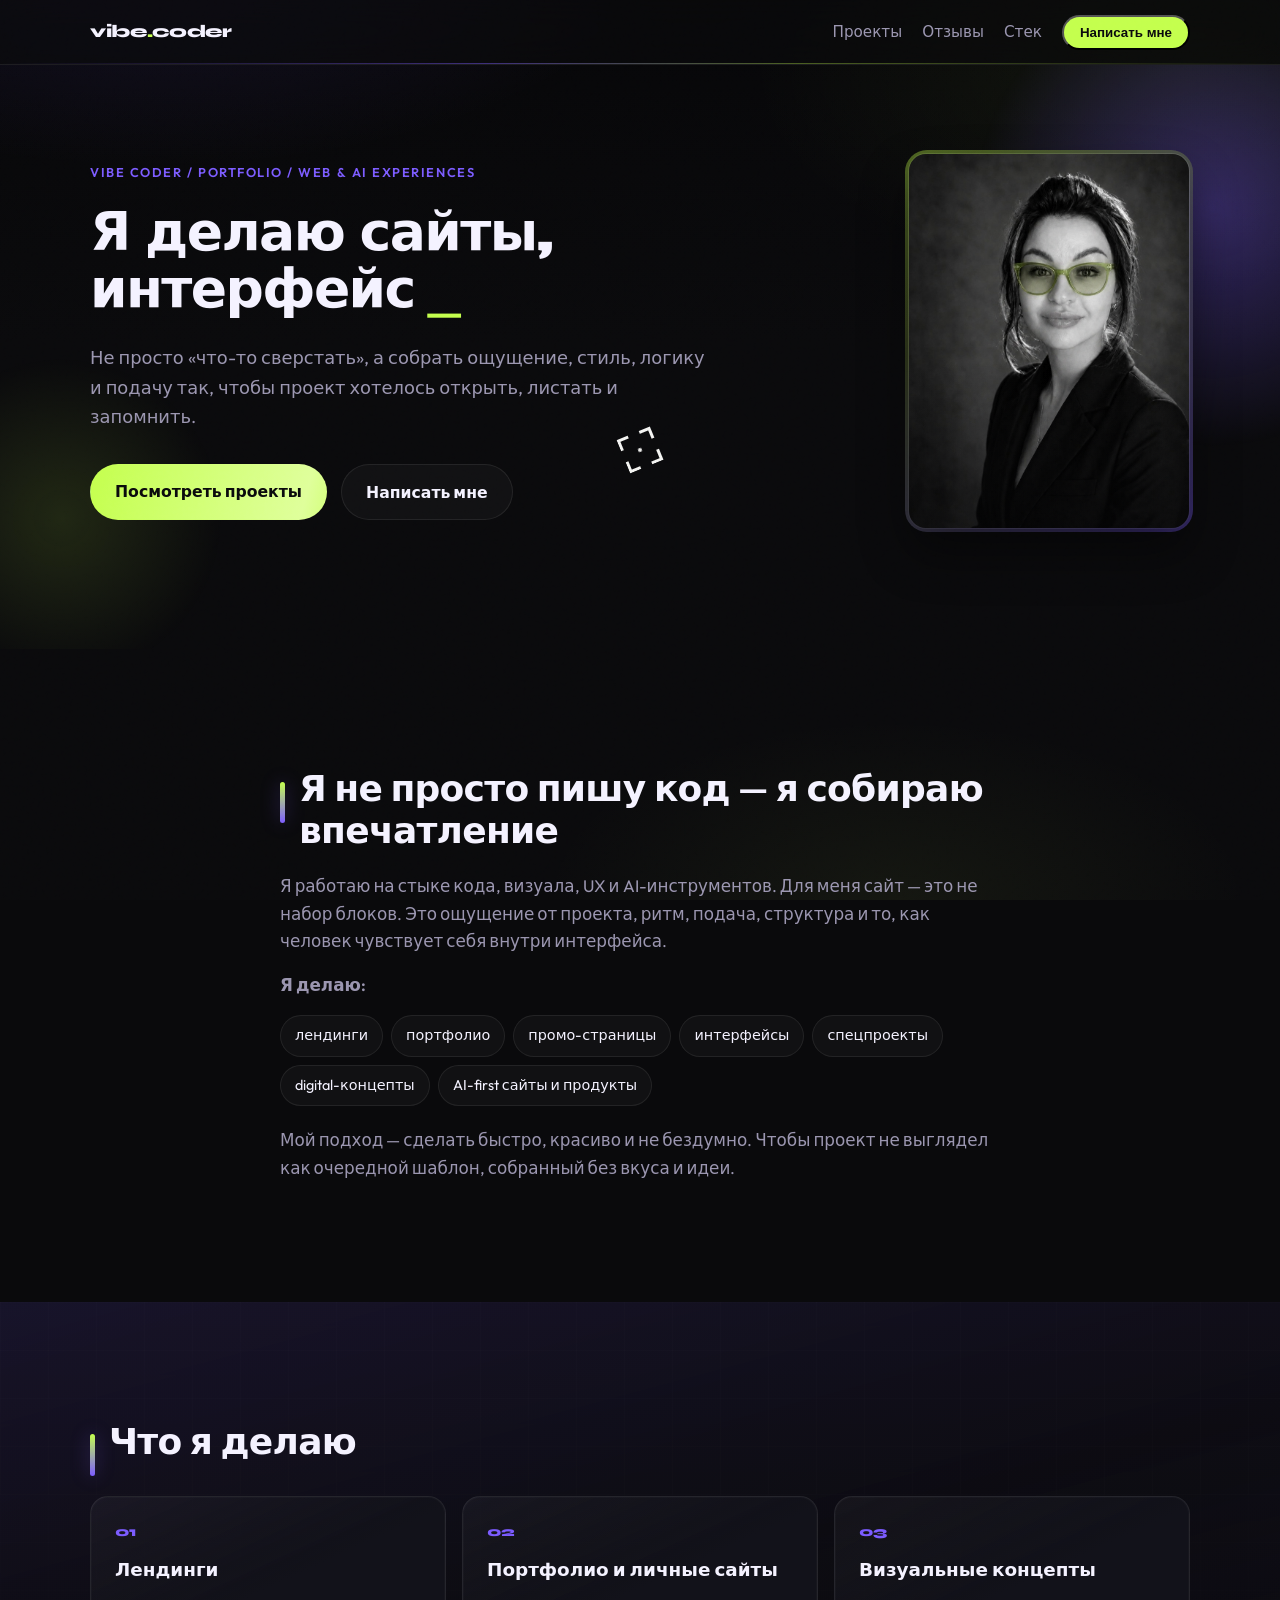
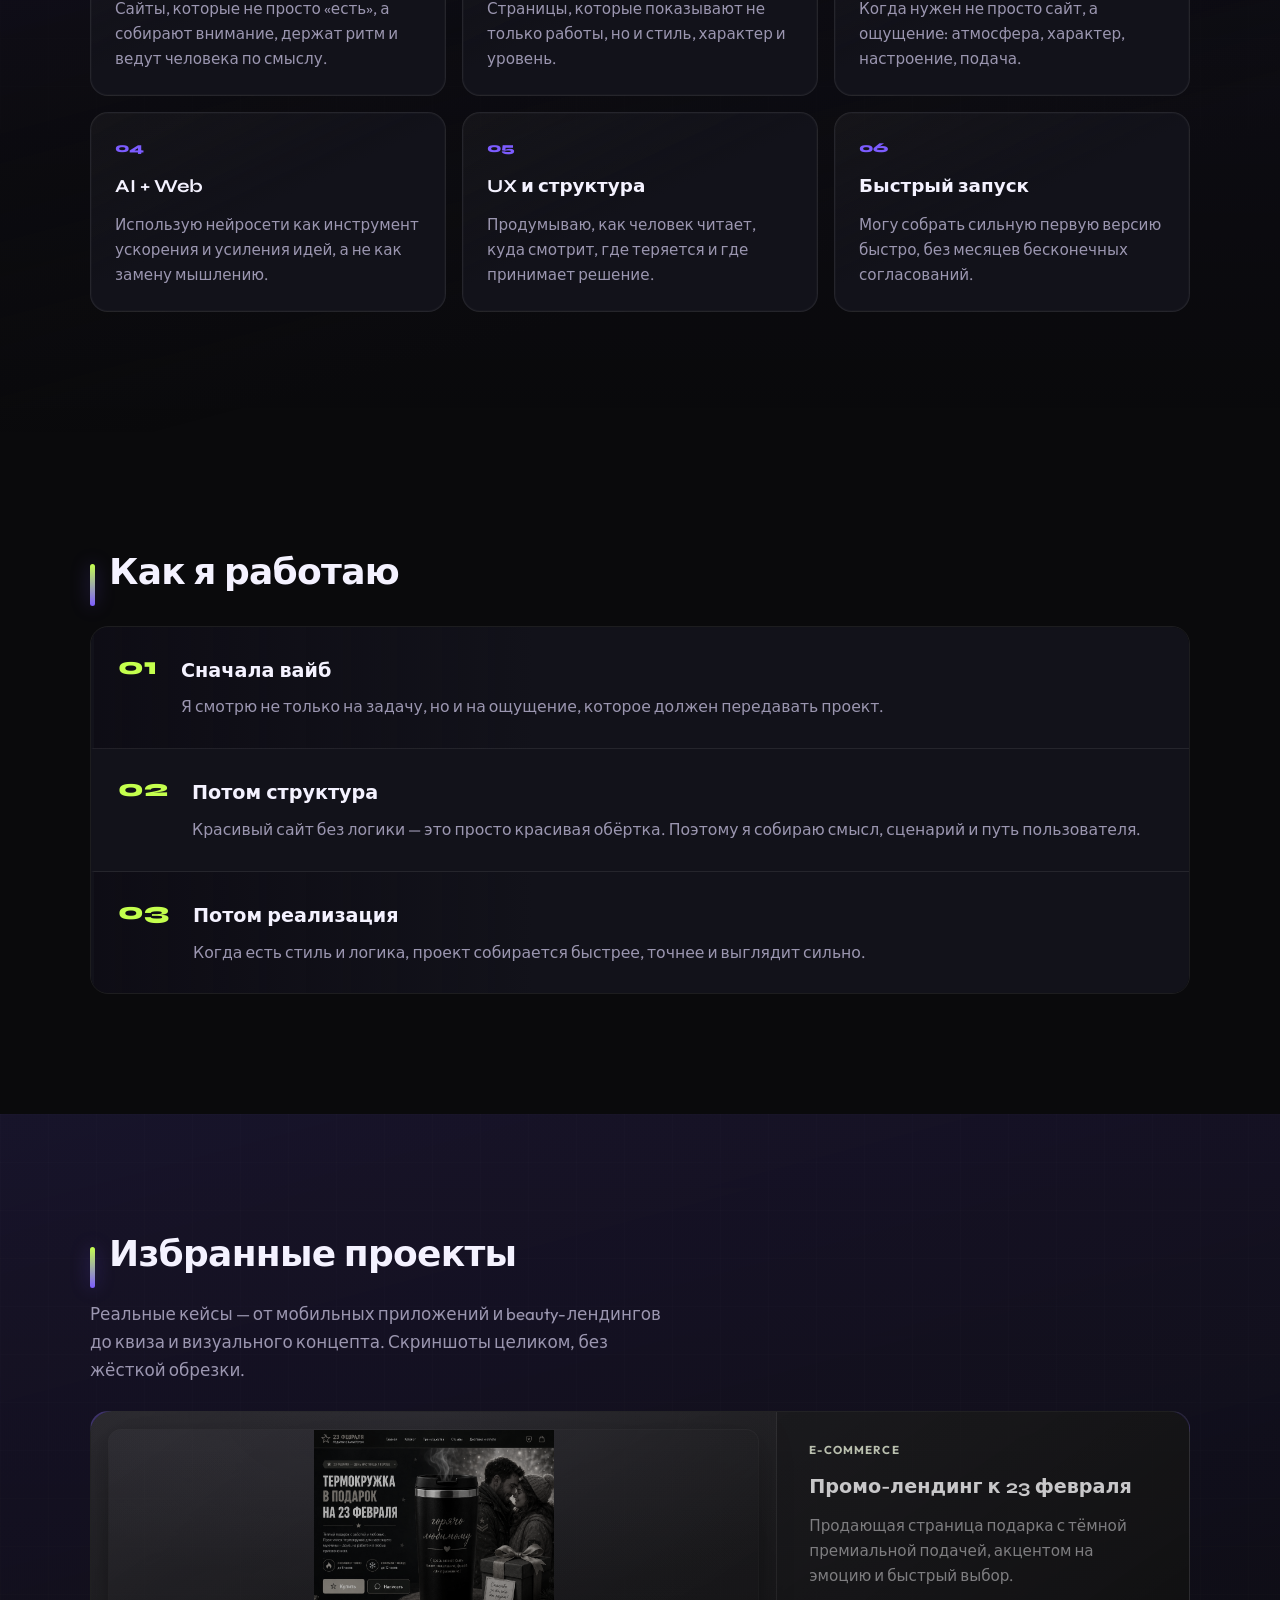
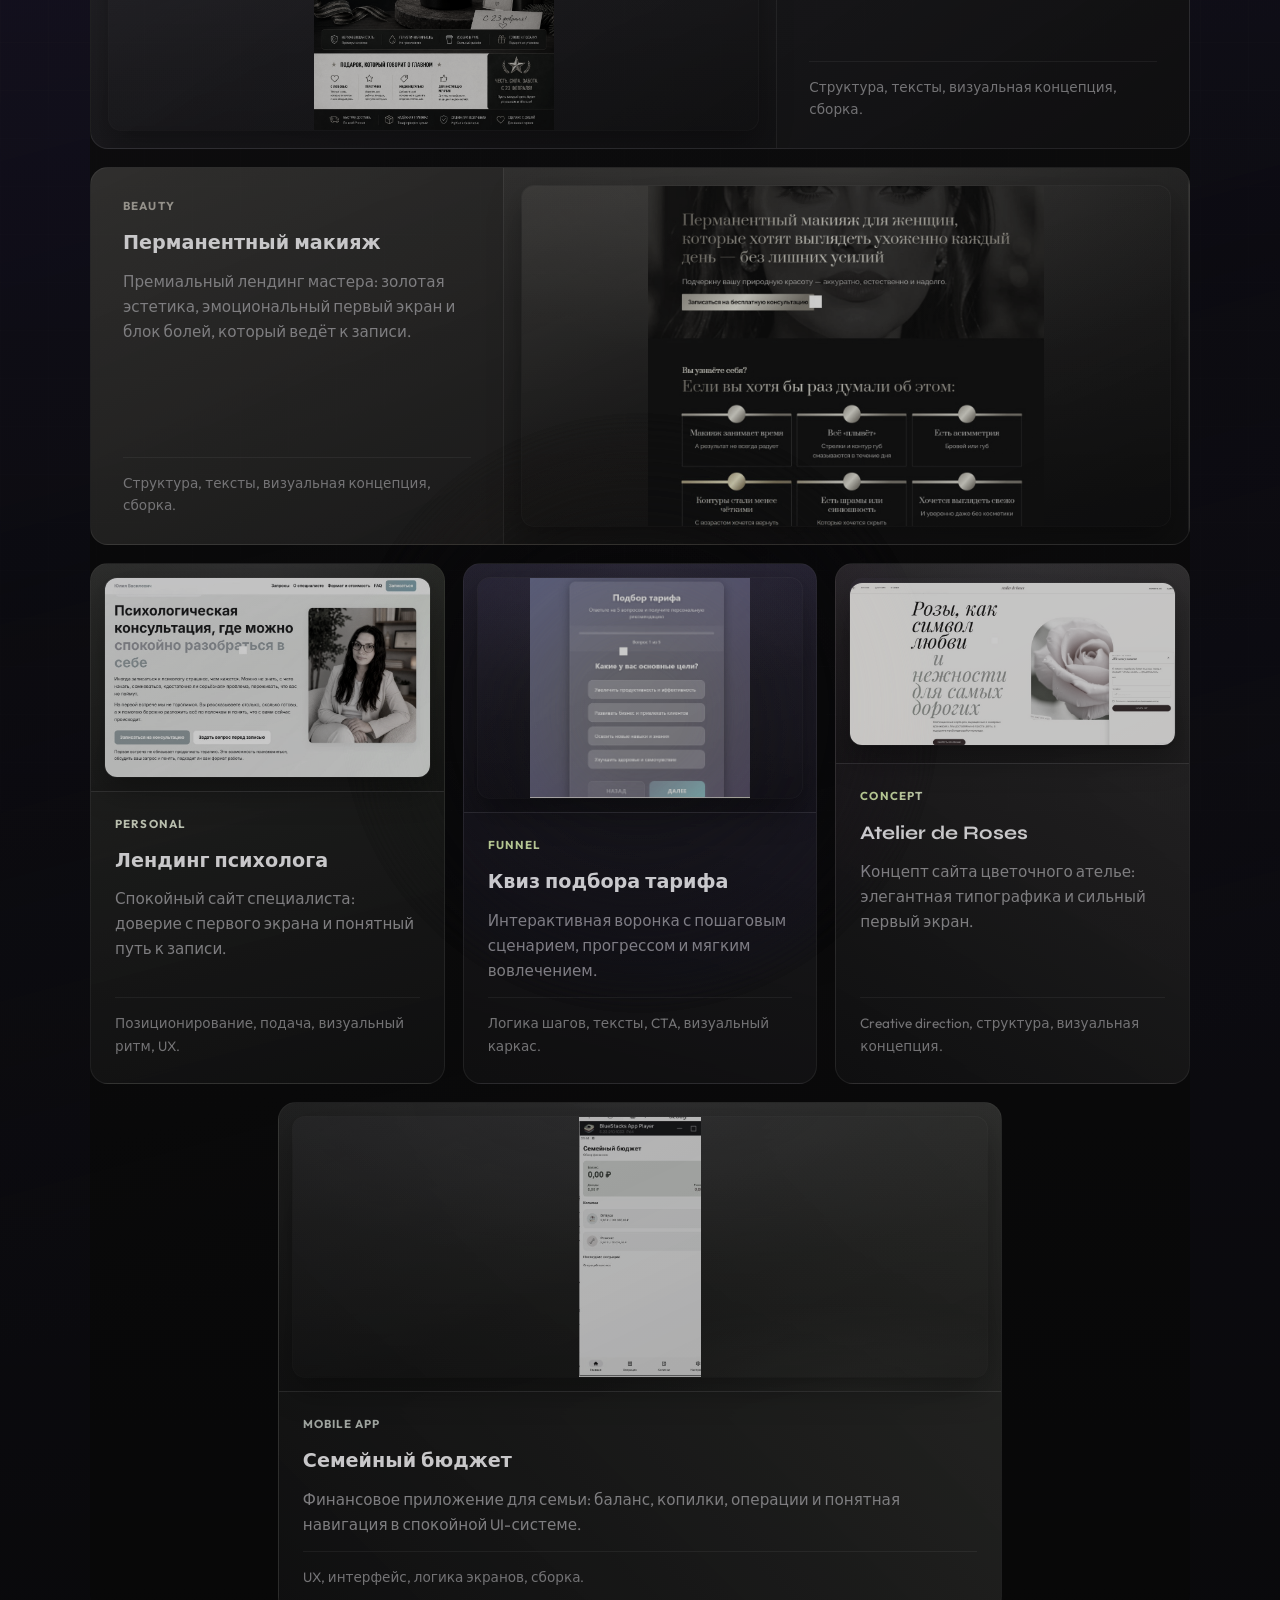
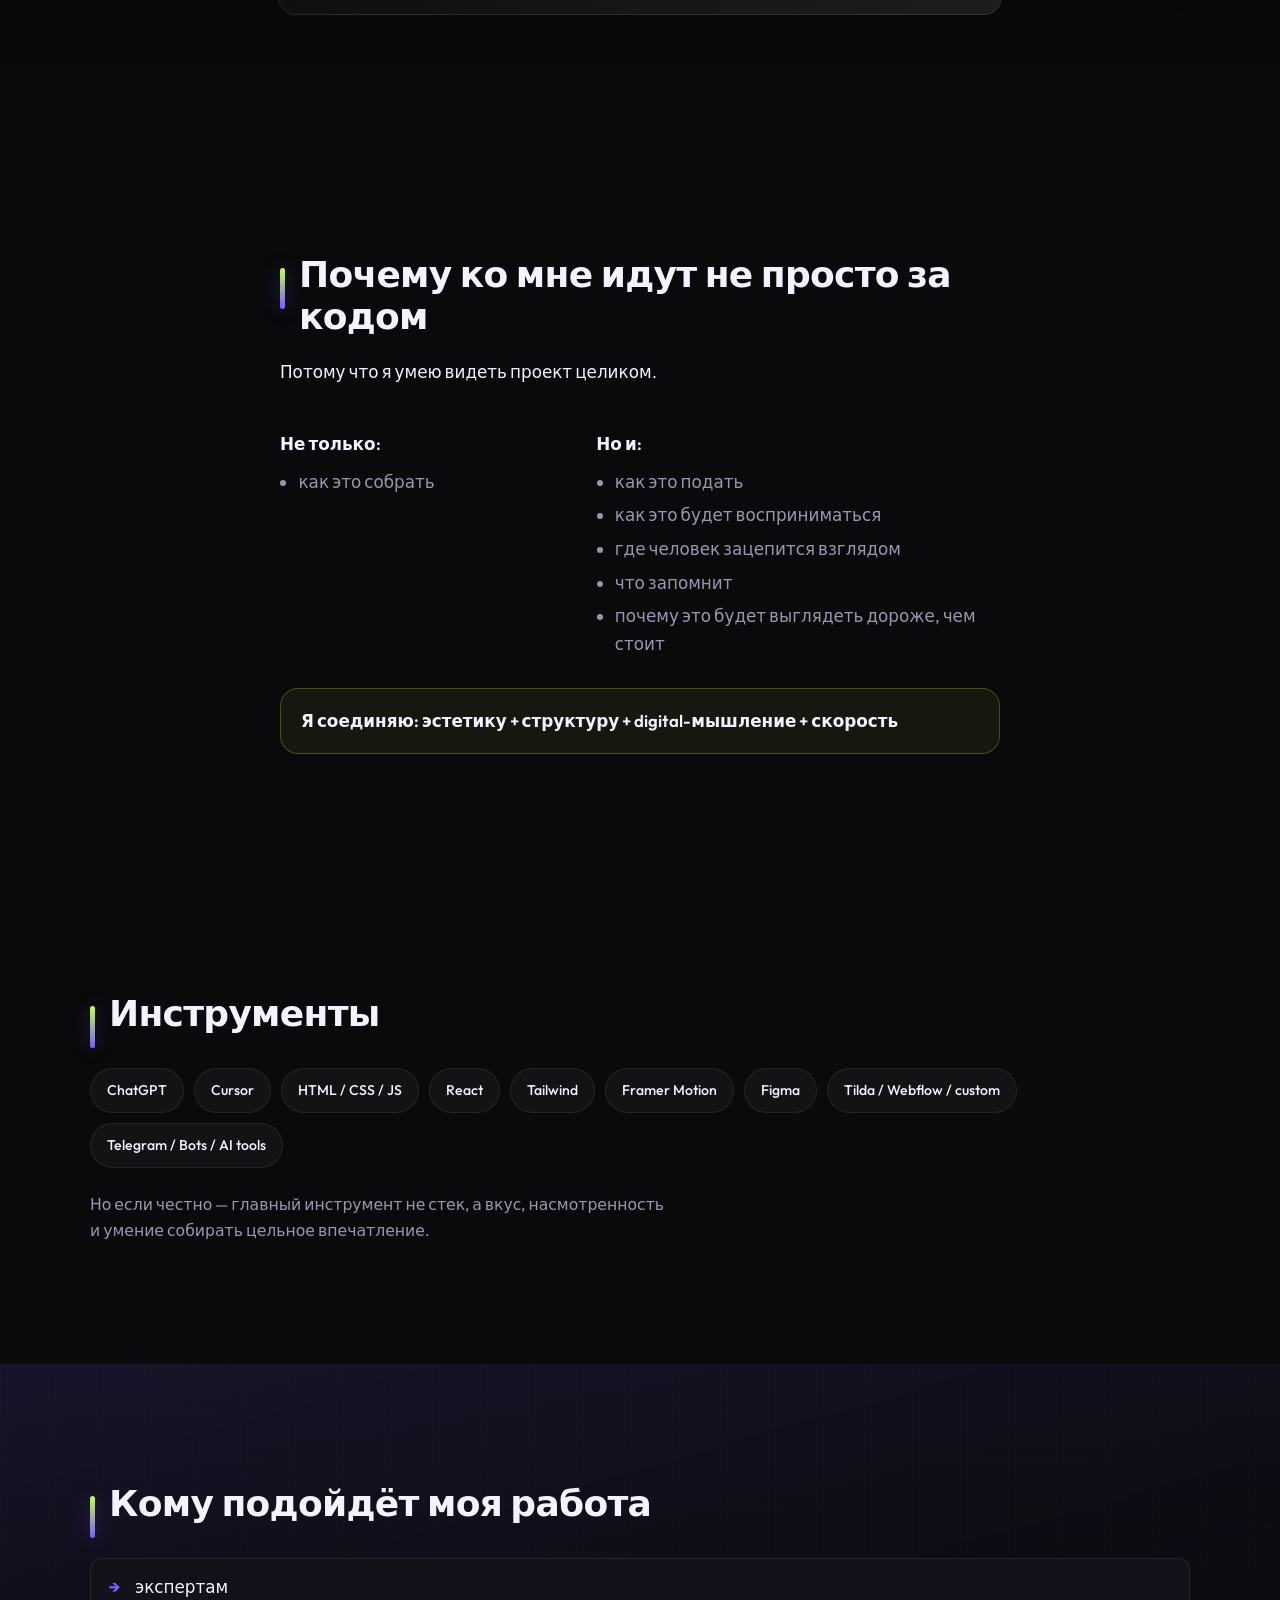
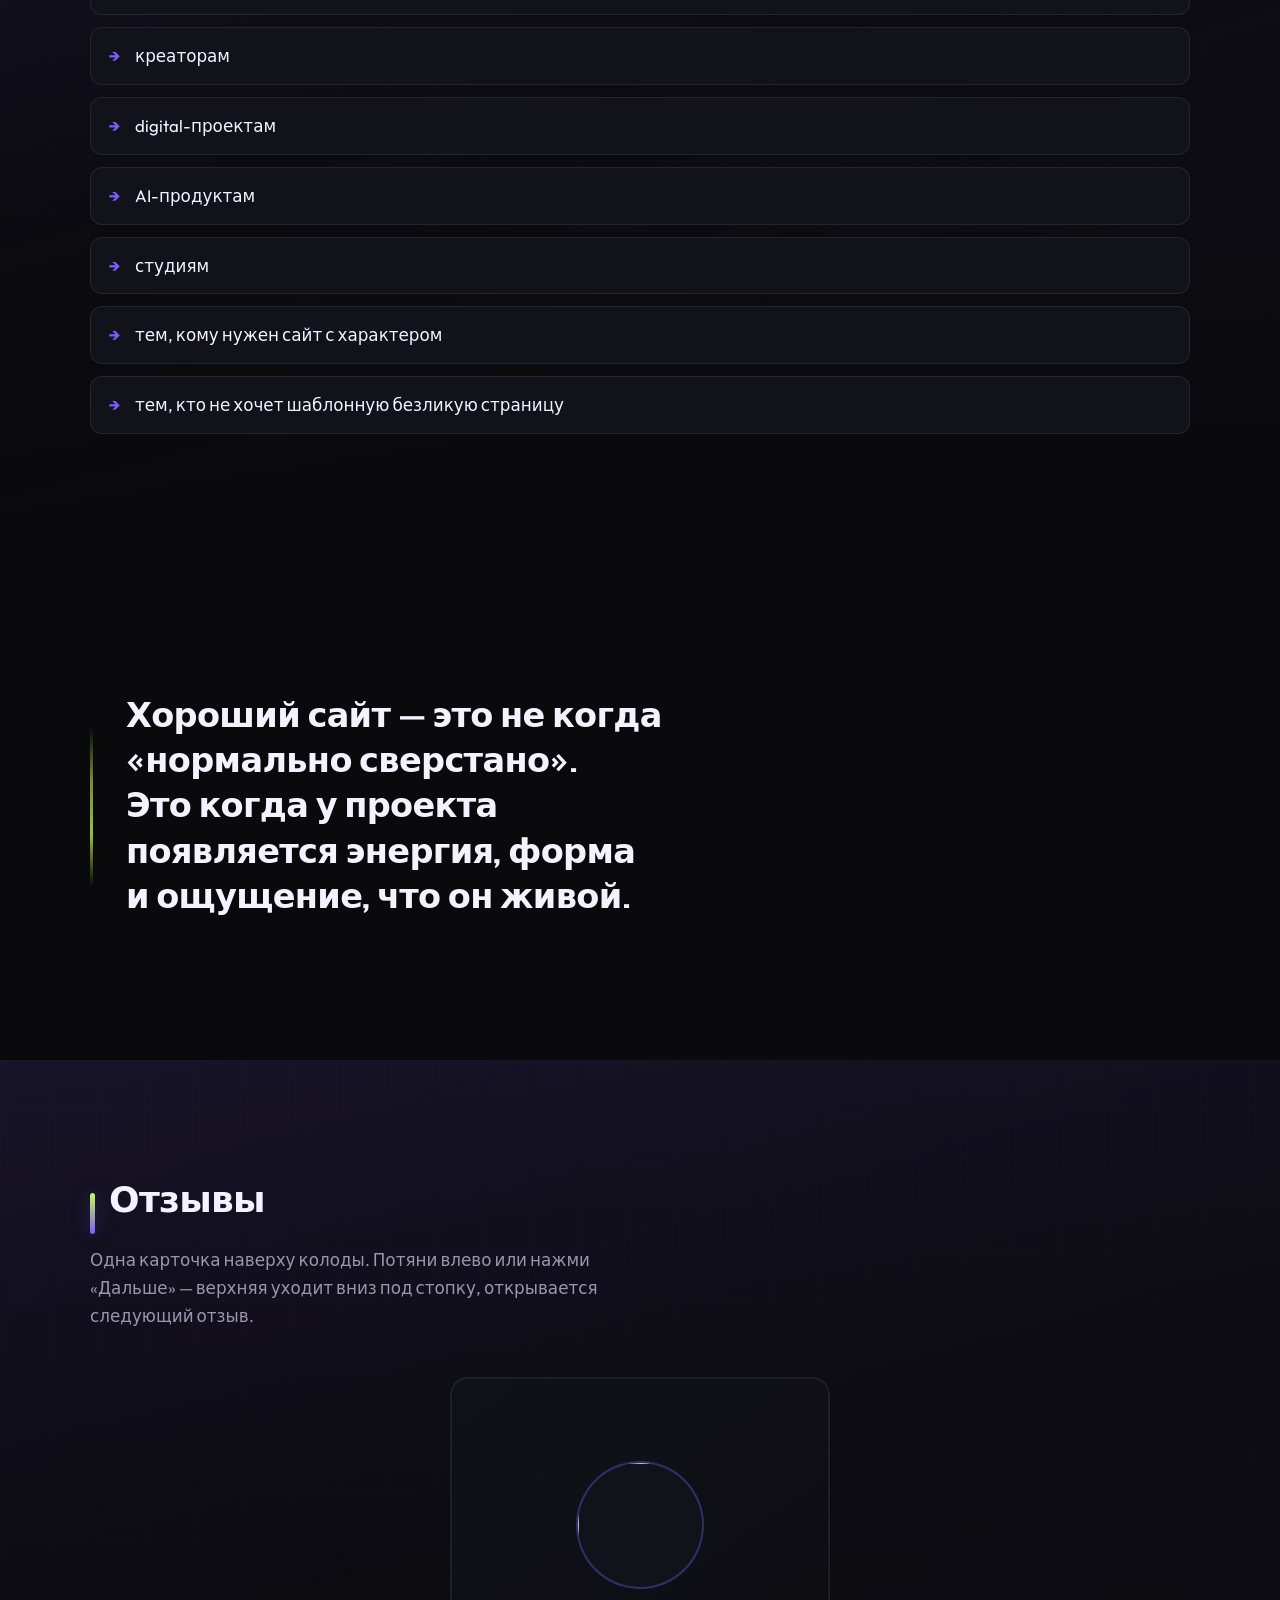
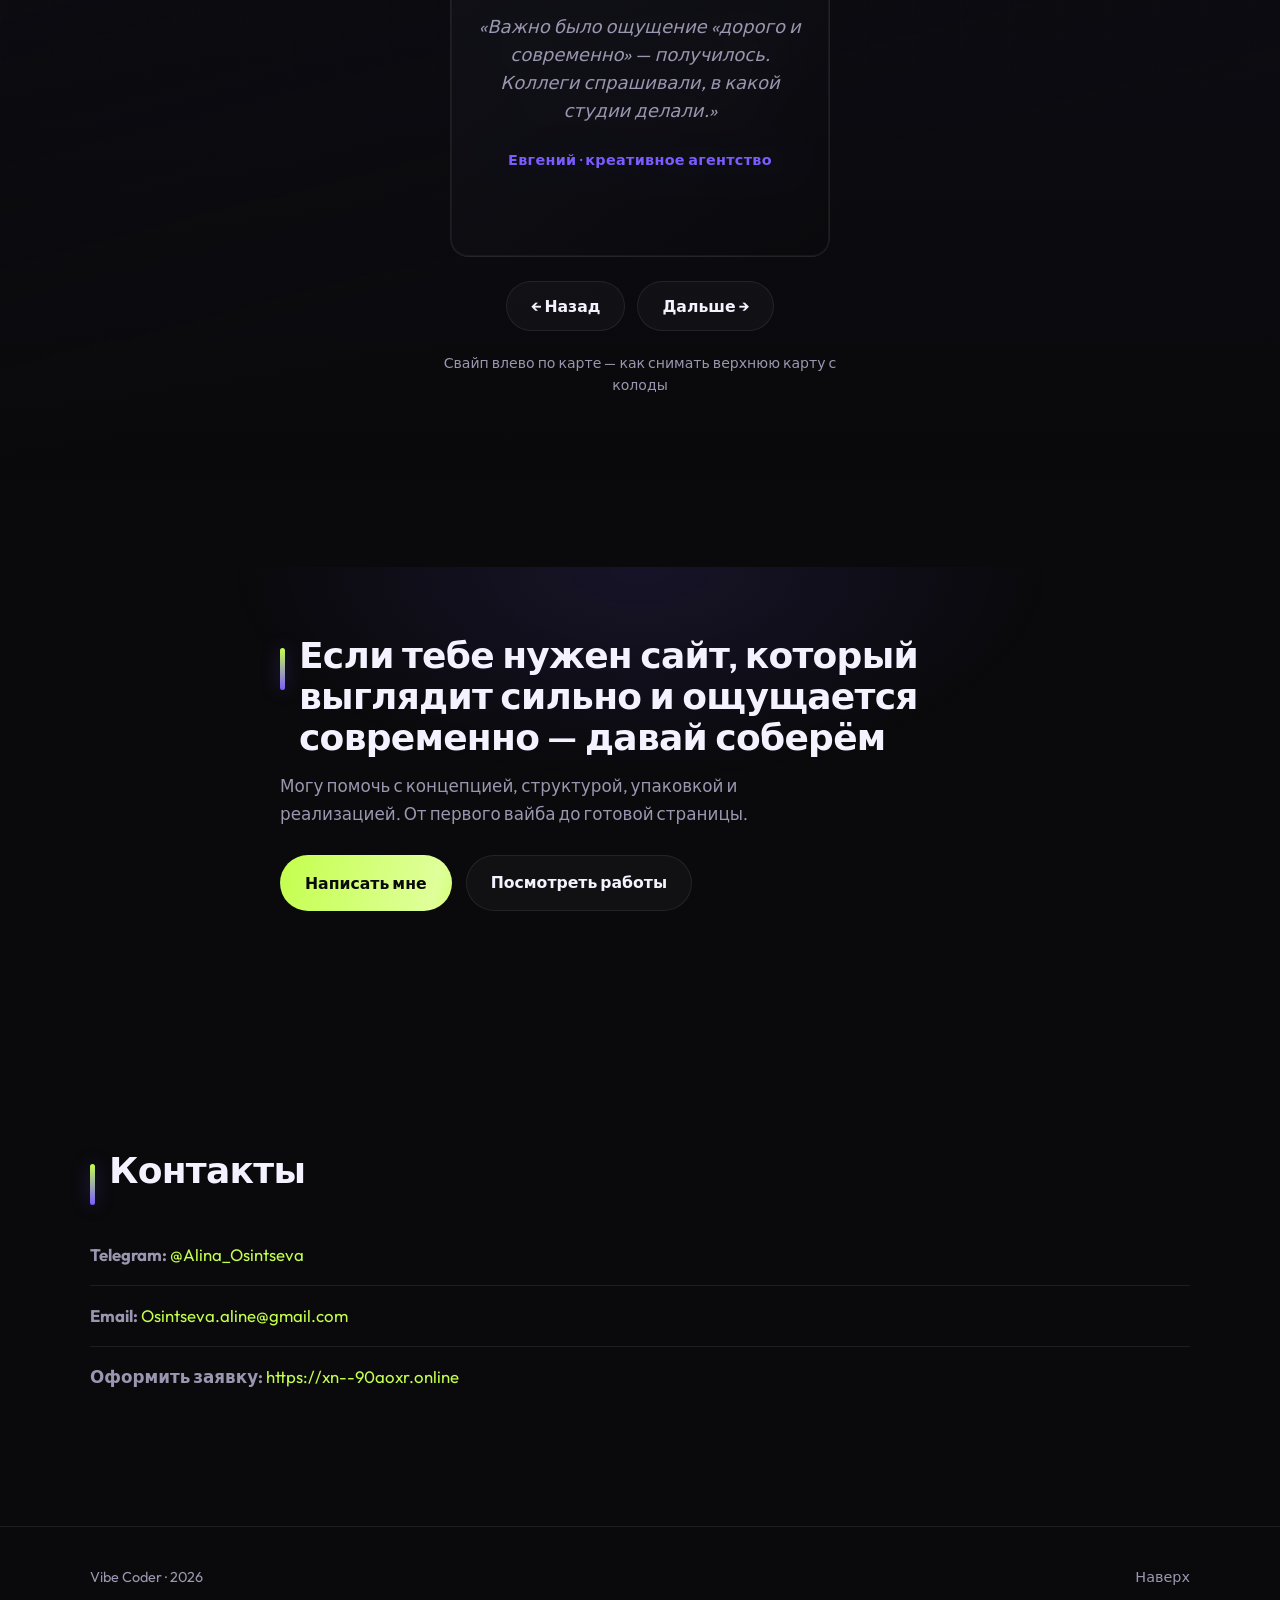
==== commit ac6e80d6: "Обновить отзывы: новые имена клиентов и персонализированный текст. Co-authored-by: Cursor <cursorage" ====
--- a/index.html
+++ b/index.html
@@ -413,7 +413,7 @@
               <blockquote class="testimonial-card__quote">
                 «Сайт вышел не шаблонным, а с характером. Структура ясная, тексты не «вода», первый экран сразу цепляет.»
               </blockquote>
-              <p class="testimonial-card__author">Марина · digital-продукт</p>
+              <p class="testimonial-card__author">Альберт · digital-продукт</p>
             </article>
             <article class="testimonial-card cursor-target" data-card="1">
               <img
@@ -426,9 +426,9 @@
                 decoding="async"
               >
               <blockquote class="testimonial-card__quote">
-                «Быстро понял задачу, предложил сильную подачу и довёл до результата без бесконечных итераций.»
+                «Алина, быстро поняла задачу, предложила сильную подачу и довёла до результата без бесконечных итераций.»
               </blockquote>
-              <p class="testimonial-card__author">Артём · эксперт и спикер</p>
+              <p class="testimonial-card__author">Ксения Артёмова · эксперт и спикер</p>
             </article>
             <article class="testimonial-card cursor-target" data-card="2">
               <img
@@ -443,7 +443,7 @@
               <blockquote class="testimonial-card__quote">
                 «Важно было ощущение «дорого и современно» — получилось. Коллеги спрашивали, в какой студии делали.»
               </blockquote>
-              <p class="testimonial-card__author">Ксения · креативное агентство</p>
+              <p class="testimonial-card__author">Евгений · креативное агентство</p>
             </article>
           </div>
           <div class="testimonials-controls">
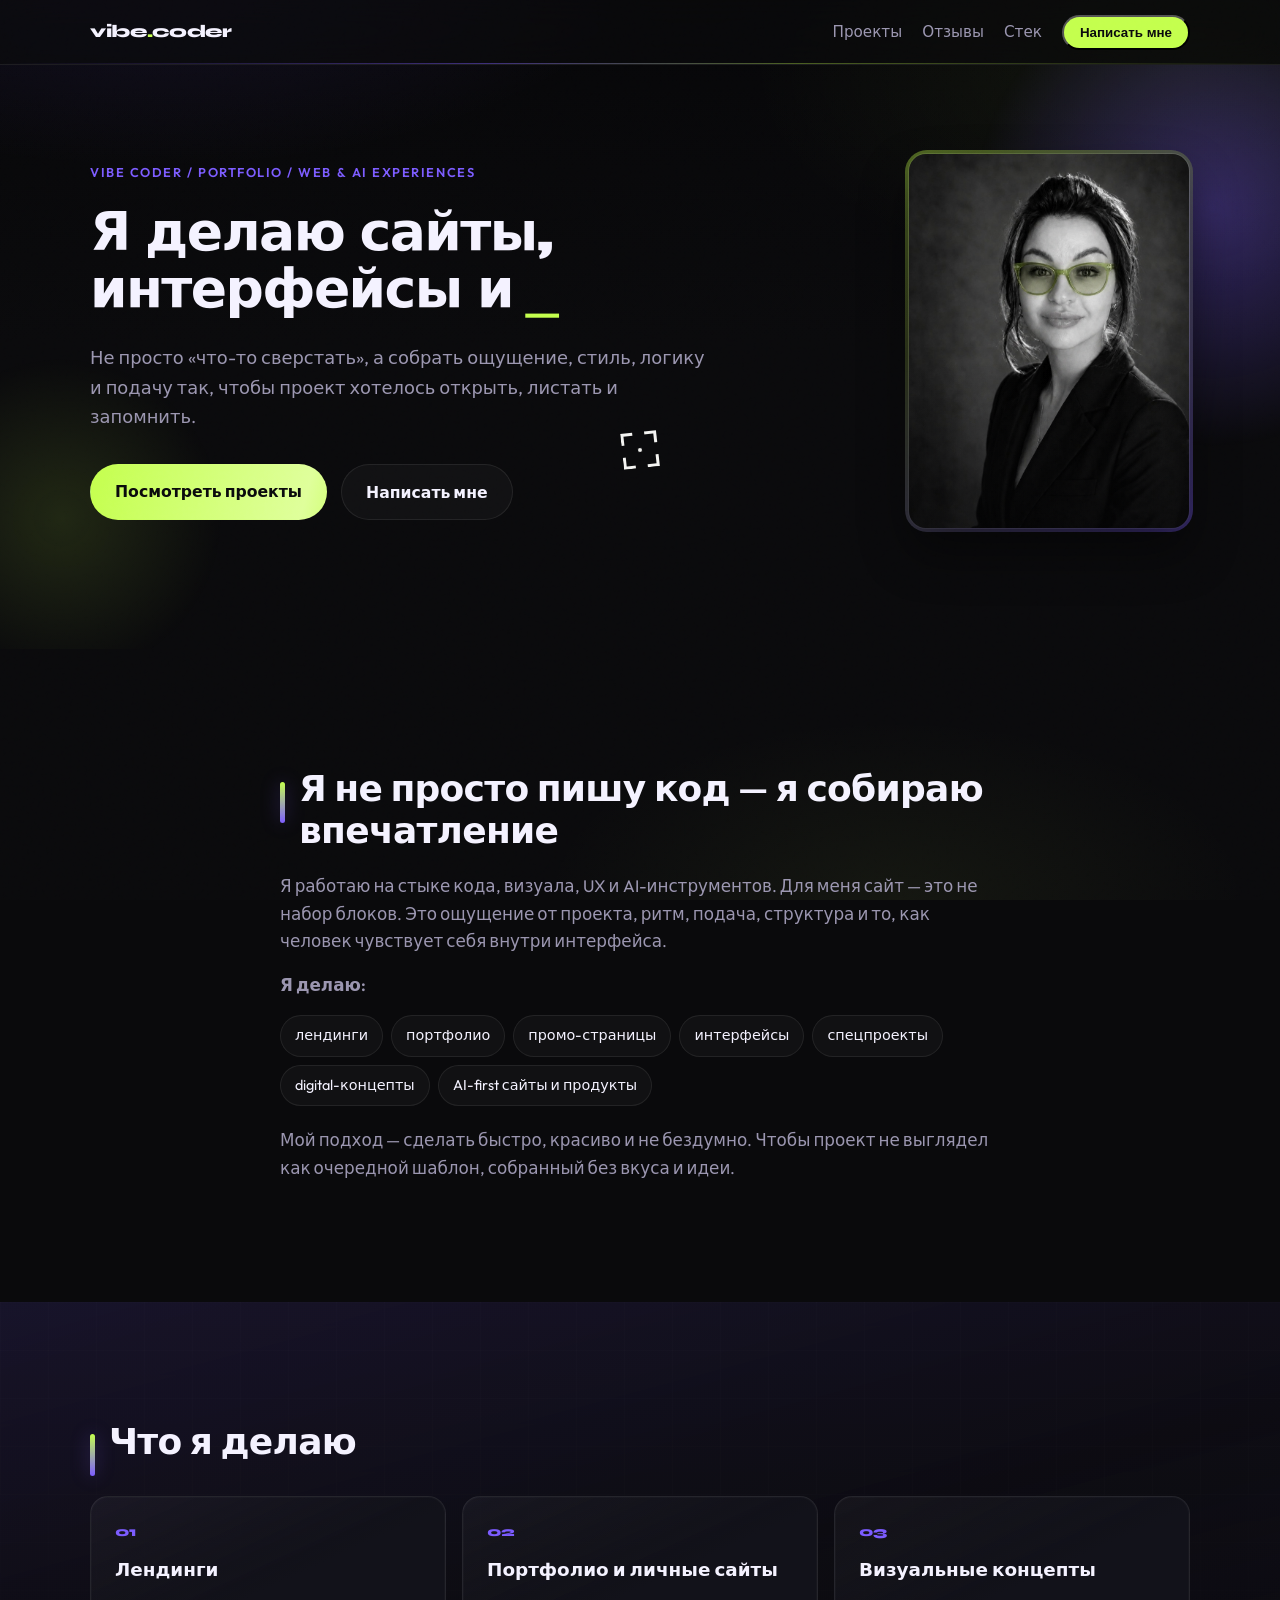
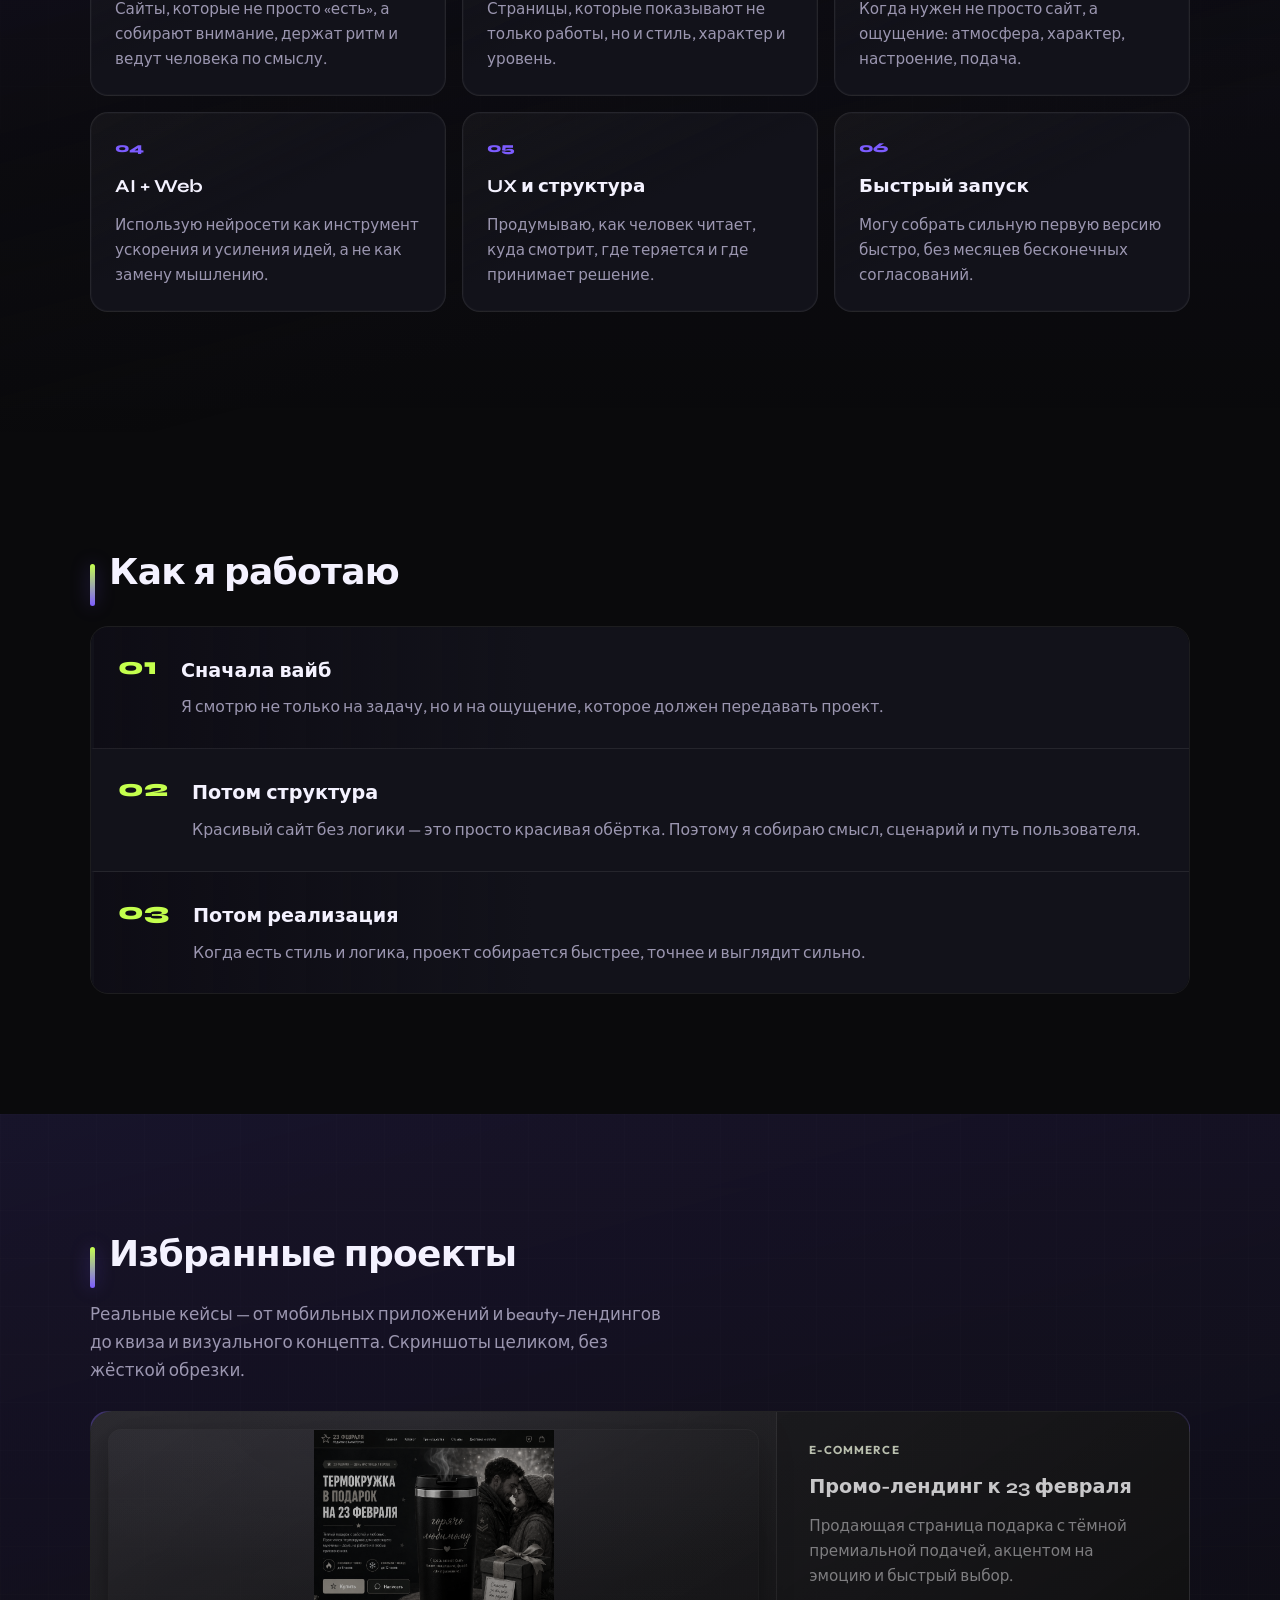
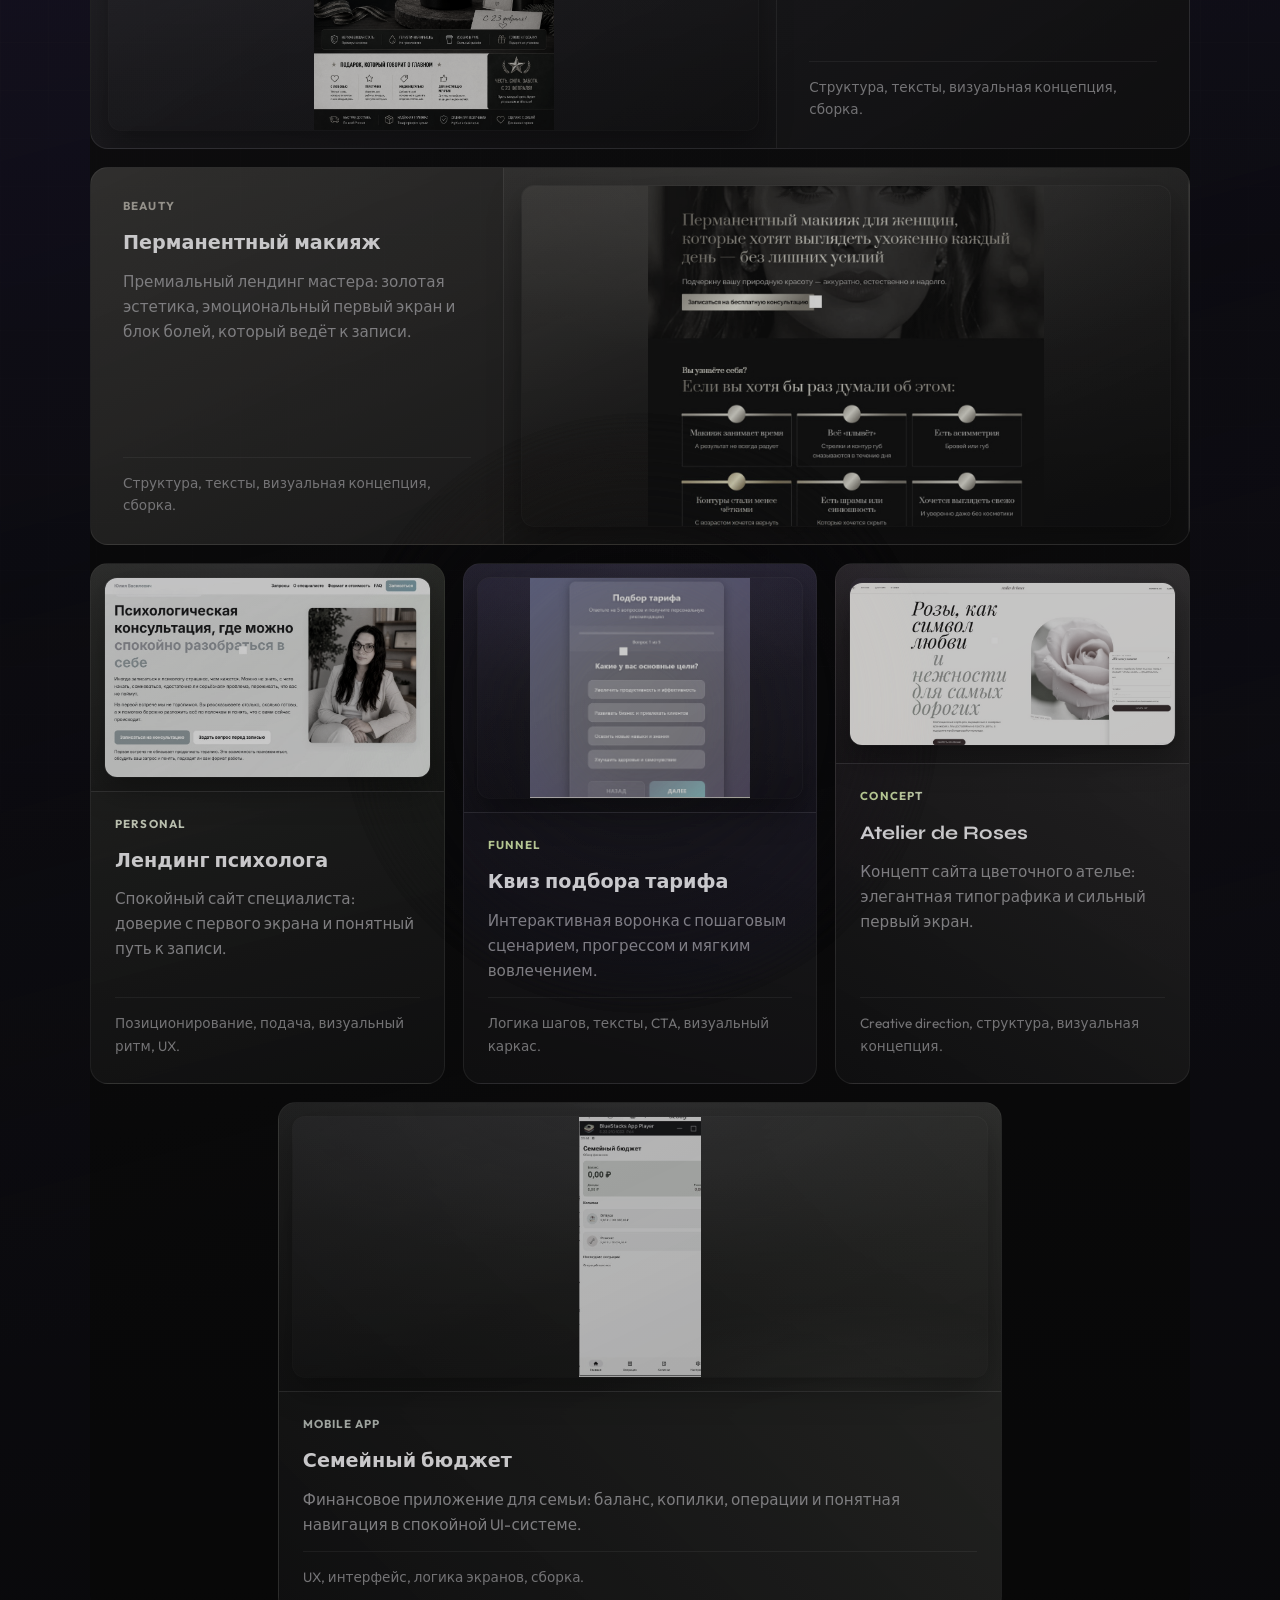
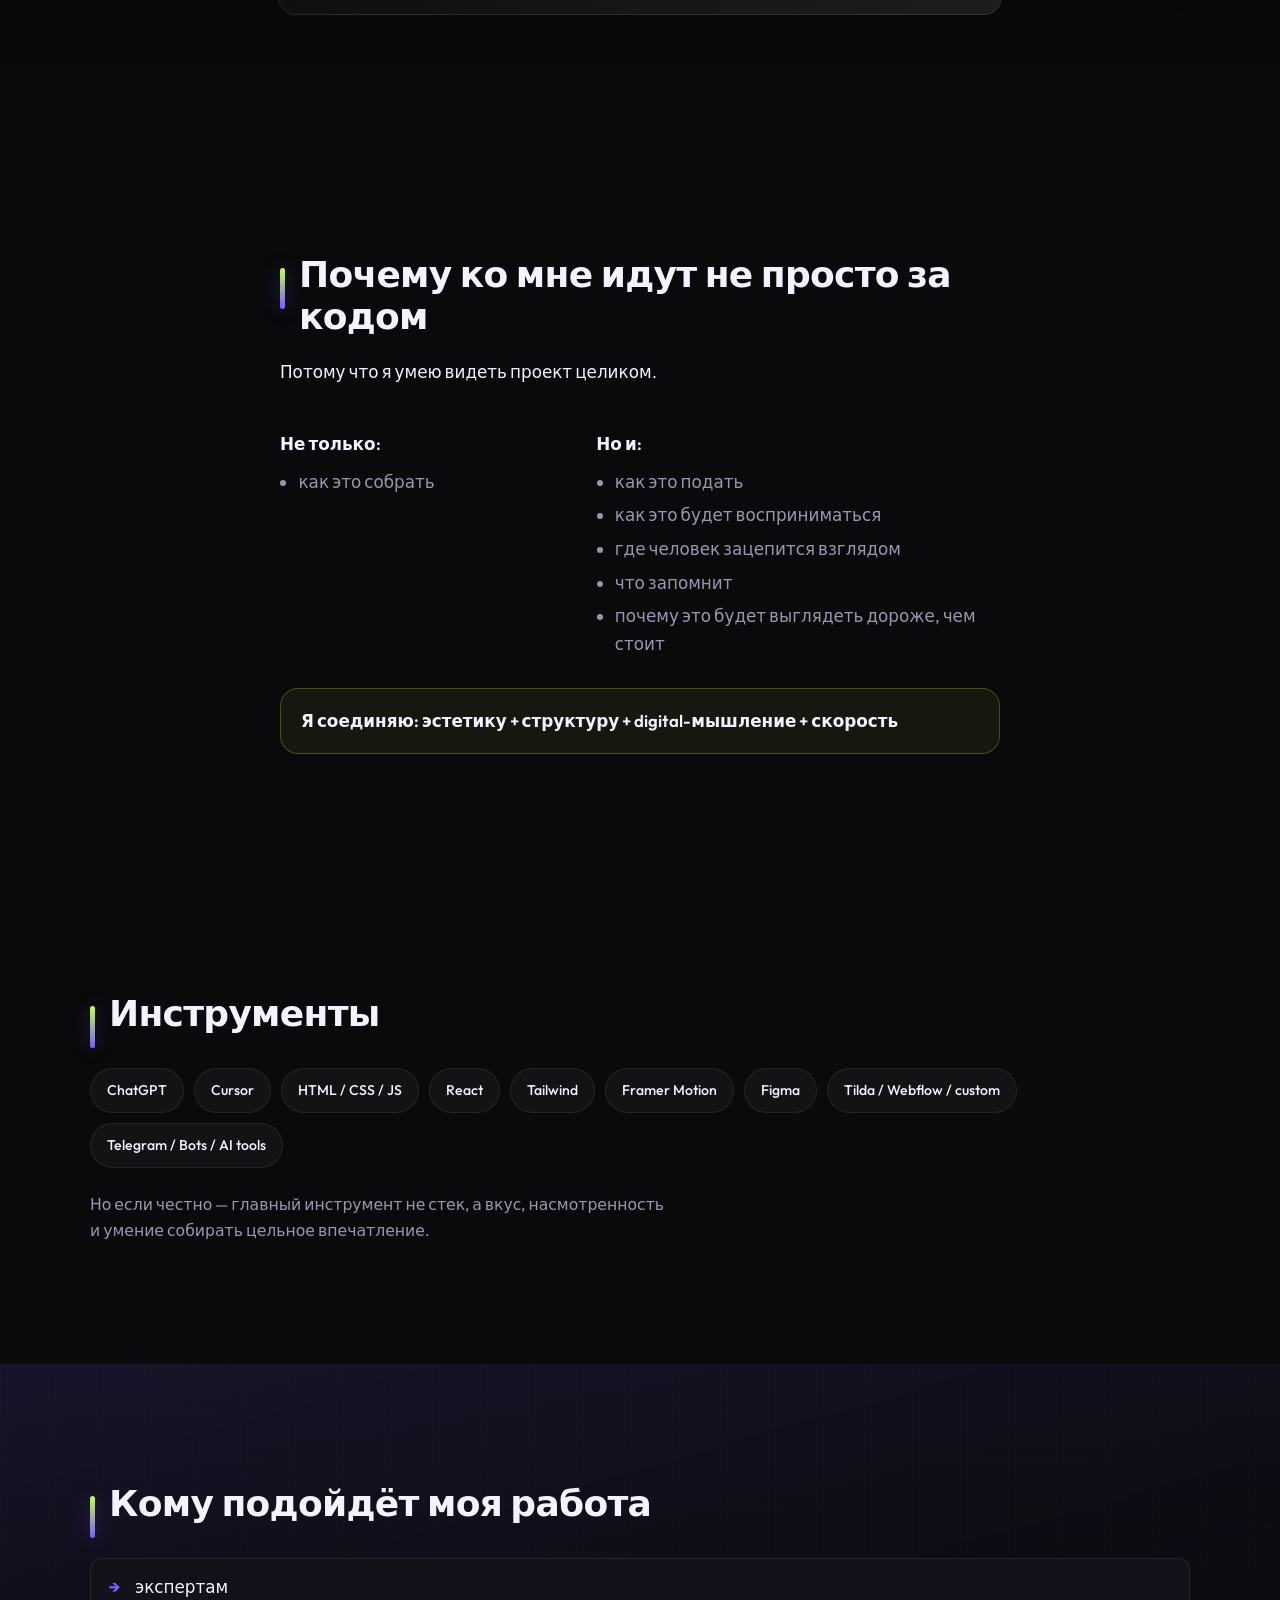
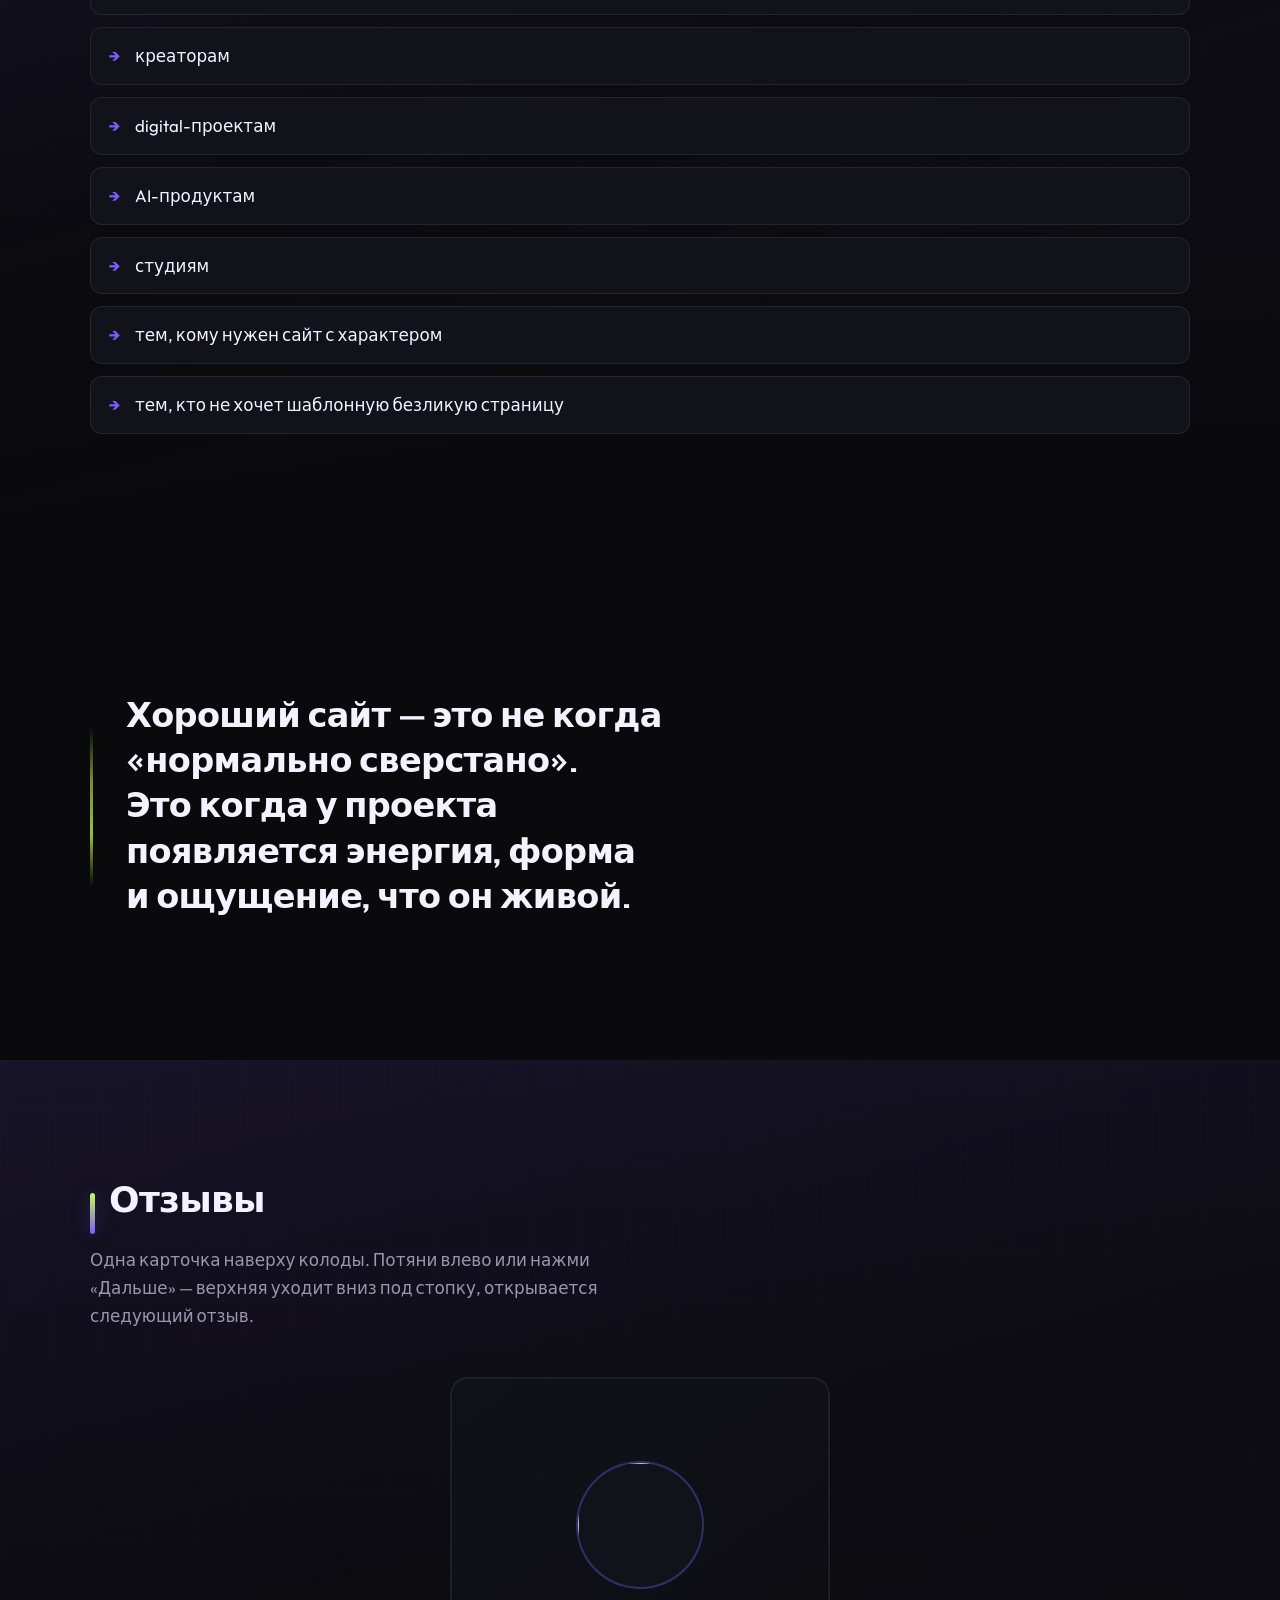
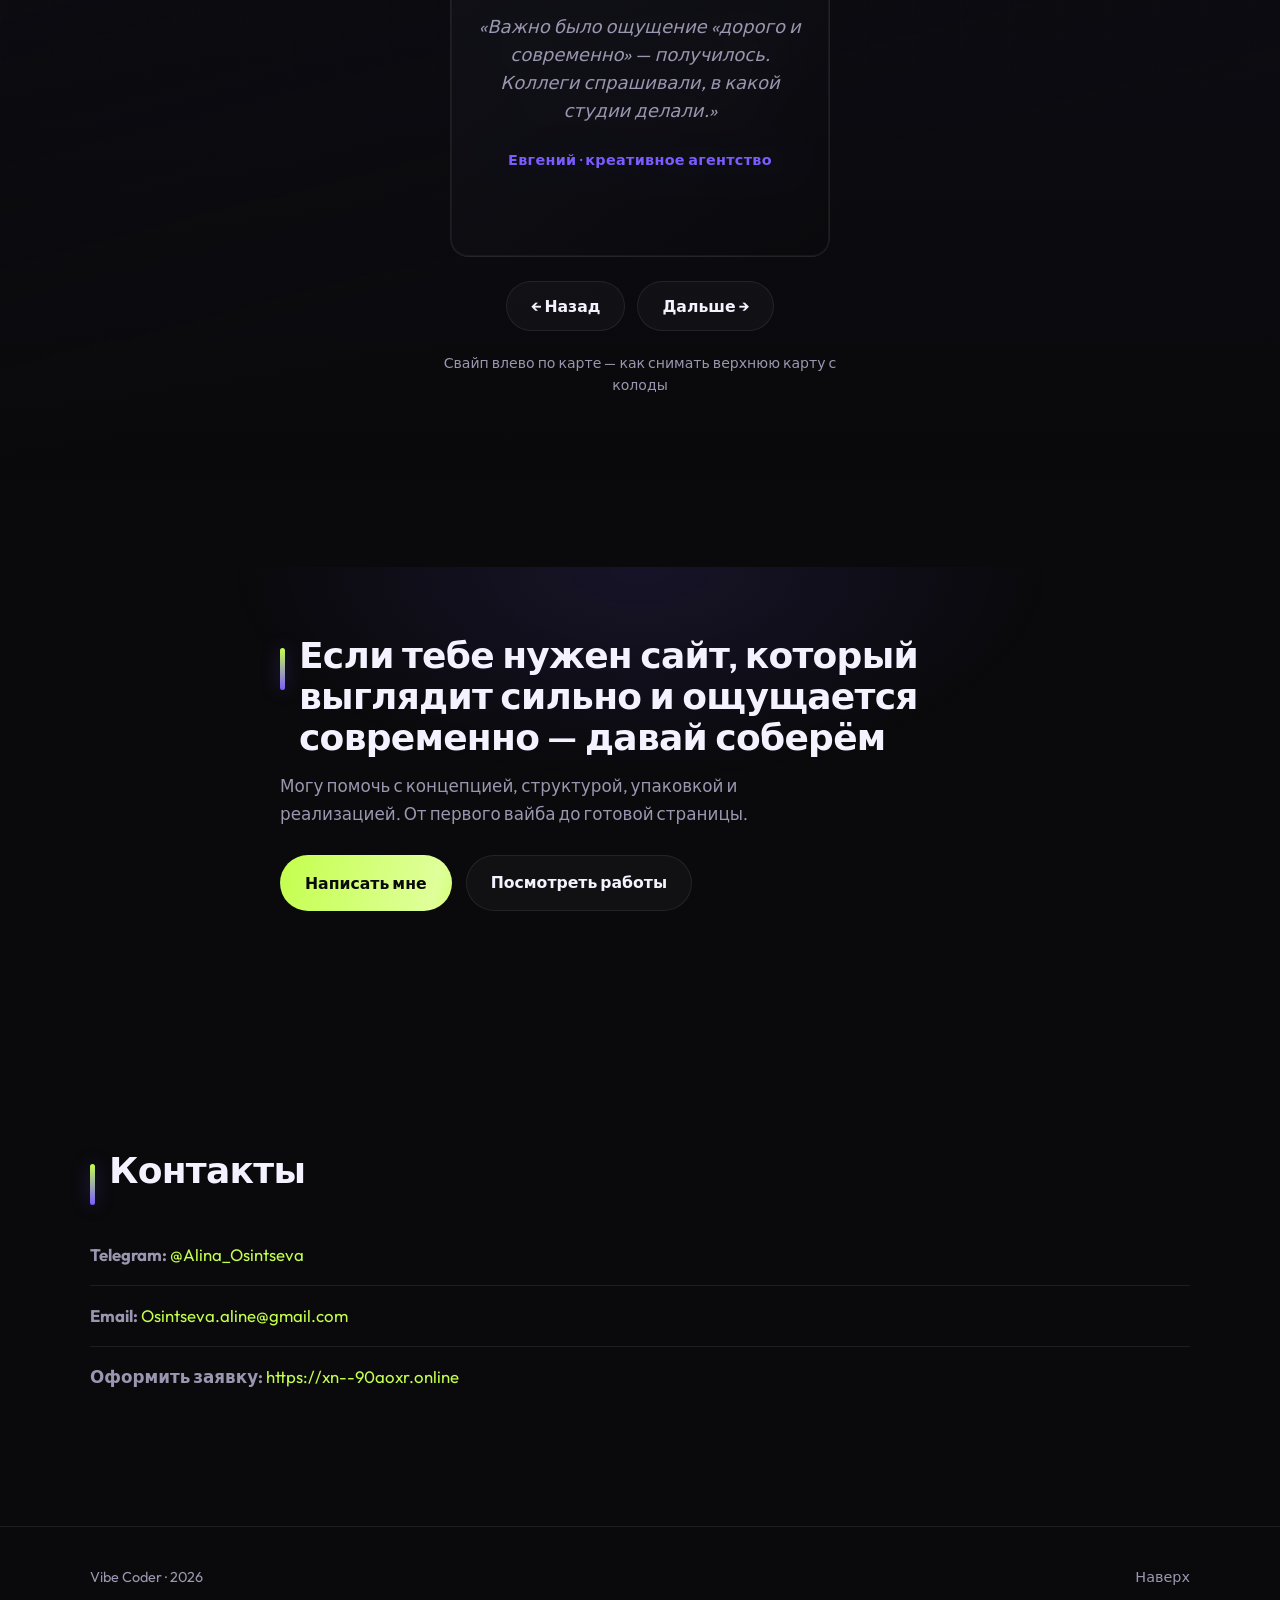
==== commit 8d24c050: "Центрировать модалку «Написать мне» и увеличить отступы формы. Co-authored-by: Cursor <cursoragent@c" ====
--- a/index.html
+++ b/index.html
@@ -945,7 +945,13 @@
         document.body.classList.add("contact-modal-open");
         const first = form.querySelector("input:not([type='checkbox'])");
         window.setTimeout(function () {
-          first && first.focus();
+          if (first && typeof first.focus === "function") {
+            try {
+              first.focus({ preventScroll: true });
+            } catch (err) {
+              first.focus();
+            }
+          }
         }, 80);
       }
 
--- a/styles.css
+++ b/styles.css
@@ -1781,3 +1781,243 @@
   border-right: none;
   border-top: none;
 }
+
+/* Модальное окно «Написать мне» */
+.contact-modal {
+  position: fixed;
+  inset: 0;
+  z-index: 10060;
+  display: grid;
+  place-items: center;
+  padding: clamp(20px, 4vw, 32px);
+  overflow: hidden;
+  overscroll-behavior: contain;
+  pointer-events: none;
+  opacity: 0;
+  visibility: hidden;
+  transition:
+    opacity 0.35s var(--ease-out-expo),
+    visibility 0.35s;
+}
+
+.contact-modal.is-open {
+  pointer-events: auto;
+  opacity: 1;
+  visibility: visible;
+}
+
+.contact-modal[hidden] {
+  display: none !important;
+}
+
+.contact-modal.is-open[hidden] {
+  display: grid !important;
+}
+
+.contact-modal__backdrop {
+  grid-area: 1 / 1;
+  place-self: stretch;
+  width: 100%;
+  height: 100%;
+  background: rgba(6, 6, 8, 0.82);
+  backdrop-filter: blur(10px);
+  -webkit-backdrop-filter: blur(10px);
+}
+
+.contact-modal__panel {
+  grid-area: 1 / 1;
+  place-self: center;
+  position: relative;
+  z-index: 1;
+  width: min(480px, 100%);
+  max-height: min(90vh, 680px);
+  overflow-y: auto;
+  padding: clamp(28px, 5vw, 40px);
+  border-radius: calc(var(--radius) + 2px);
+  border: 1px solid var(--line);
+  background: linear-gradient(
+    165deg,
+    rgba(18, 18, 26, 0.99) 0%,
+    rgba(10, 10, 12, 0.99) 100%
+  );
+  box-shadow:
+    0 28px 90px rgba(0, 0, 0, 0.6),
+    0 0 0 1px rgba(124, 92, 255, 0.14) inset;
+  transform: translateY(12px) scale(0.97);
+  transition: transform 0.4s var(--ease-out-expo);
+}
+
+.contact-modal.is-open .contact-modal__panel {
+  transform: translateY(0) scale(1);
+}
+
+.contact-modal__close {
+  position: absolute;
+  top: 14px;
+  right: 14px;
+  width: 40px;
+  height: 40px;
+  display: flex;
+  align-items: center;
+  justify-content: center;
+  border: 1px solid var(--line);
+  border-radius: 50%;
+  background: rgba(255, 255, 255, 0.04);
+  color: var(--text);
+  font-size: 1.5rem;
+  line-height: 1;
+  cursor: pointer;
+  transition: border-color 0.2s, background 0.2s;
+}
+
+.contact-modal__close:hover {
+  border-color: rgba(124, 92, 255, 0.4);
+  background: rgba(255, 255, 255, 0.08);
+}
+
+.contact-modal__title {
+  font-family: var(--font-display);
+  font-size: clamp(1.45rem, 4vw, 1.75rem);
+  font-weight: 700;
+  margin: 0 44px 10px 0;
+  letter-spacing: -0.02em;
+  line-height: 1.2;
+  display: block;
+}
+
+.contact-modal__title::before {
+  display: none !important;
+  content: none !important;
+}
+
+.contact-modal__lead {
+  margin: 0 0 28px;
+  color: var(--muted);
+  font-size: 0.98rem;
+  line-height: 1.55;
+}
+
+.contact-form {
+  display: flex;
+  flex-direction: column;
+  align-items: stretch;
+  gap: 18px;
+  width: 100%;
+}
+
+.contact-form__field {
+  display: flex;
+  flex-direction: column;
+  align-items: stretch;
+  gap: 8px;
+  width: 100%;
+  min-width: 0;
+}
+
+.contact-form__field label {
+  display: block;
+  margin: 0;
+  font-size: 0.88rem;
+  font-weight: 500;
+  color: var(--muted);
+}
+
+.contact-form__field input {
+  display: block;
+  width: 100%;
+  max-width: 100%;
+  min-width: 0;
+  box-sizing: border-box;
+  padding: 14px 16px;
+  border-radius: 12px;
+  border: 1px solid var(--line);
+  background: rgba(255, 255, 255, 0.04);
+  color: var(--text);
+  font-family: var(--font-body);
+  font-size: 1rem;
+  transition: border-color 0.2s, box-shadow 0.2s;
+}
+
+.contact-form__field input::placeholder {
+  color: rgba(155, 150, 176, 0.65);
+}
+
+.contact-form__field input:hover {
+  border-color: rgba(124, 92, 255, 0.25);
+}
+
+.contact-form__field input:focus {
+  outline: none;
+  border-color: rgba(124, 92, 255, 0.55);
+  box-shadow: 0 0 0 3px rgba(124, 92, 255, 0.15);
+}
+
+.contact-form__field input.is-invalid {
+  border-color: rgba(255, 100, 100, 0.55);
+}
+
+.contact-form__consent {
+  display: flex;
+  align-items: flex-start;
+  gap: 10px;
+  width: 100%;
+  cursor: pointer;
+  font-size: 0.88rem;
+  line-height: 1.45;
+  color: var(--muted);
+}
+
+.contact-form__consent input {
+  flex-shrink: 0;
+  width: 18px;
+  height: 18px;
+  margin-top: 2px;
+  accent-color: var(--accent-2);
+  cursor: pointer;
+}
+
+.contact-form__consent:has(input:focus-visible) {
+  outline: 2px solid var(--accent-2);
+  outline-offset: 3px;
+  border-radius: 4px;
+}
+
+.contact-form__error {
+  margin: 0;
+  font-size: 0.88rem;
+  color: #ff8a8a;
+}
+
+.contact-form__submit {
+  width: 100%;
+  max-width: 100%;
+  margin-top: 8px;
+  padding: 14px 24px;
+}
+
+.contact-modal__success {
+  margin: 0;
+  padding: 16px;
+  border-radius: 12px;
+  background: rgba(196, 255, 77, 0.1);
+  border: 1px solid rgba(196, 255, 77, 0.25);
+  color: var(--text);
+  font-weight: 500;
+}
+
+.contact-modal--success .contact-form {
+  display: none;
+}
+
+.contact-modal--success .contact-modal__lead {
+  display: none;
+}
+
+body.contact-modal-open {
+  overflow: hidden;
+}
+
+body.contact-modal-open .target-cursor-wrapper {
+  opacity: 0;
+  visibility: hidden;
+}
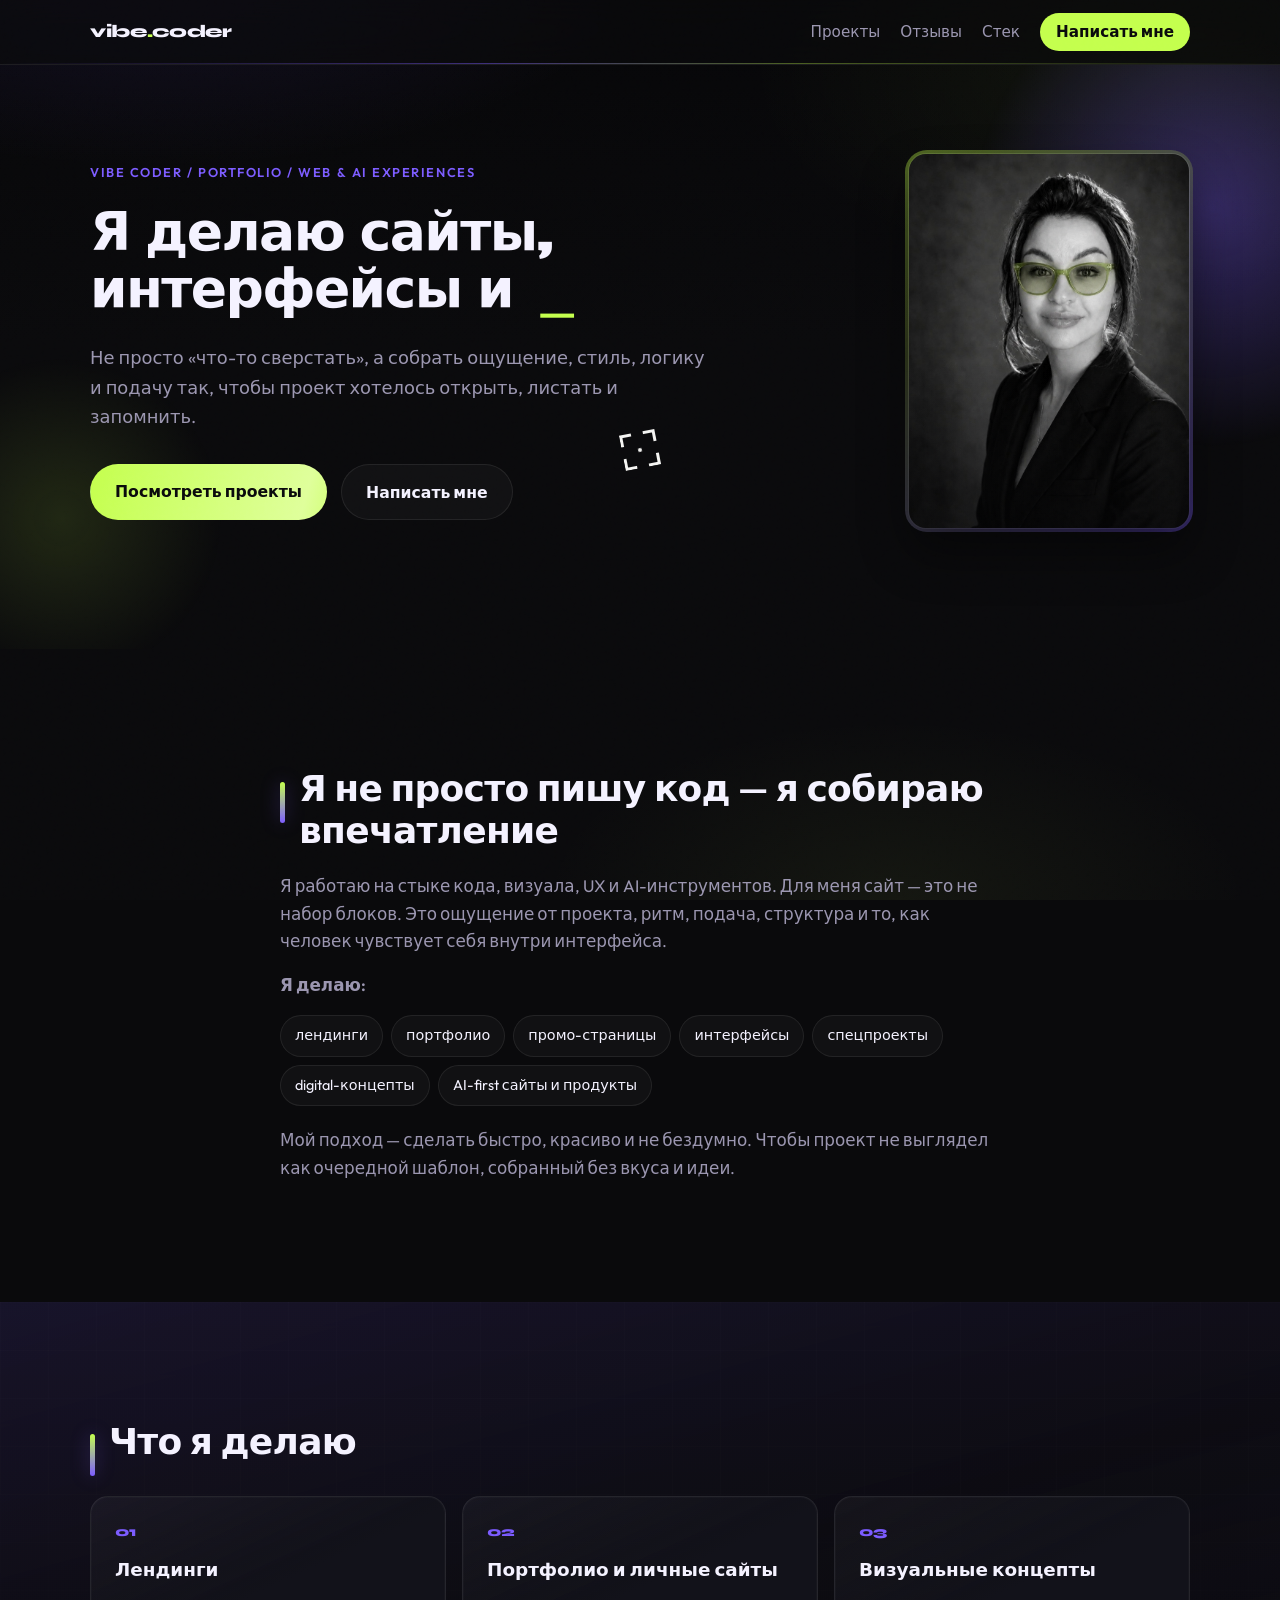
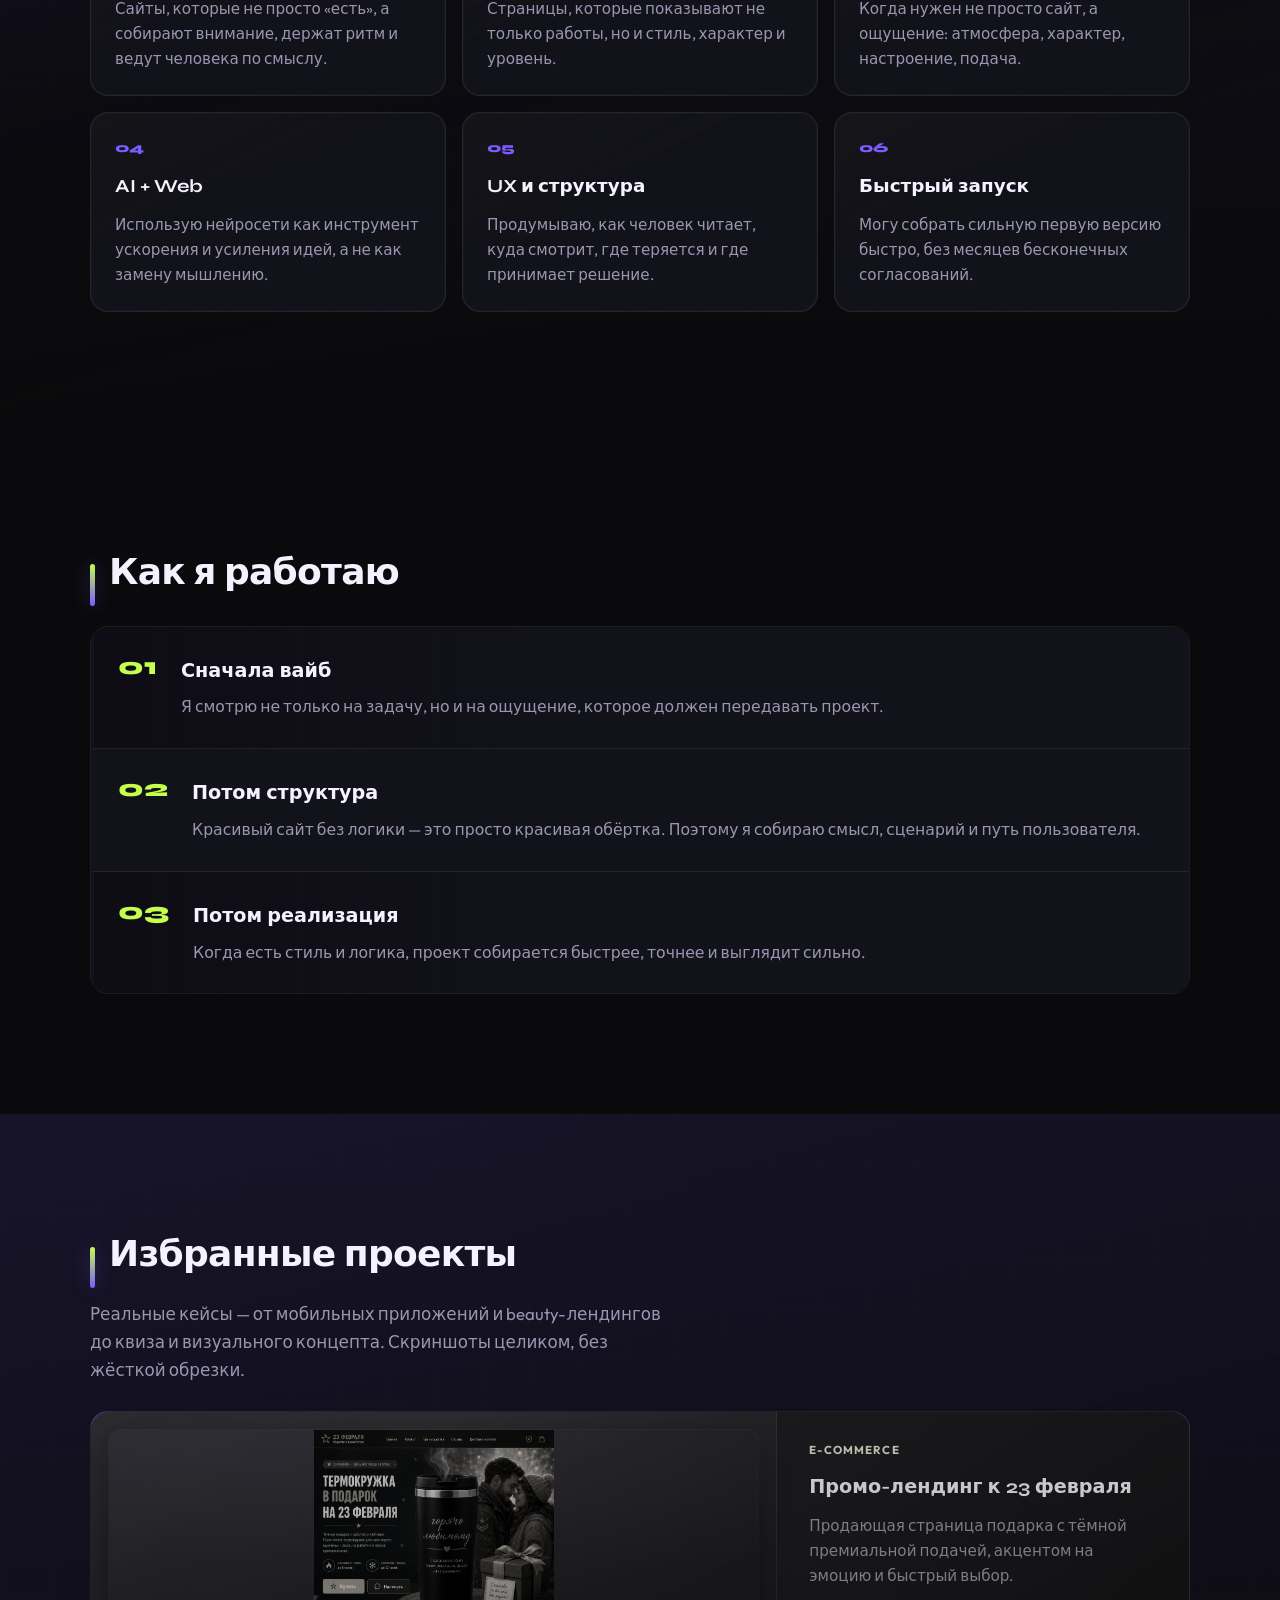
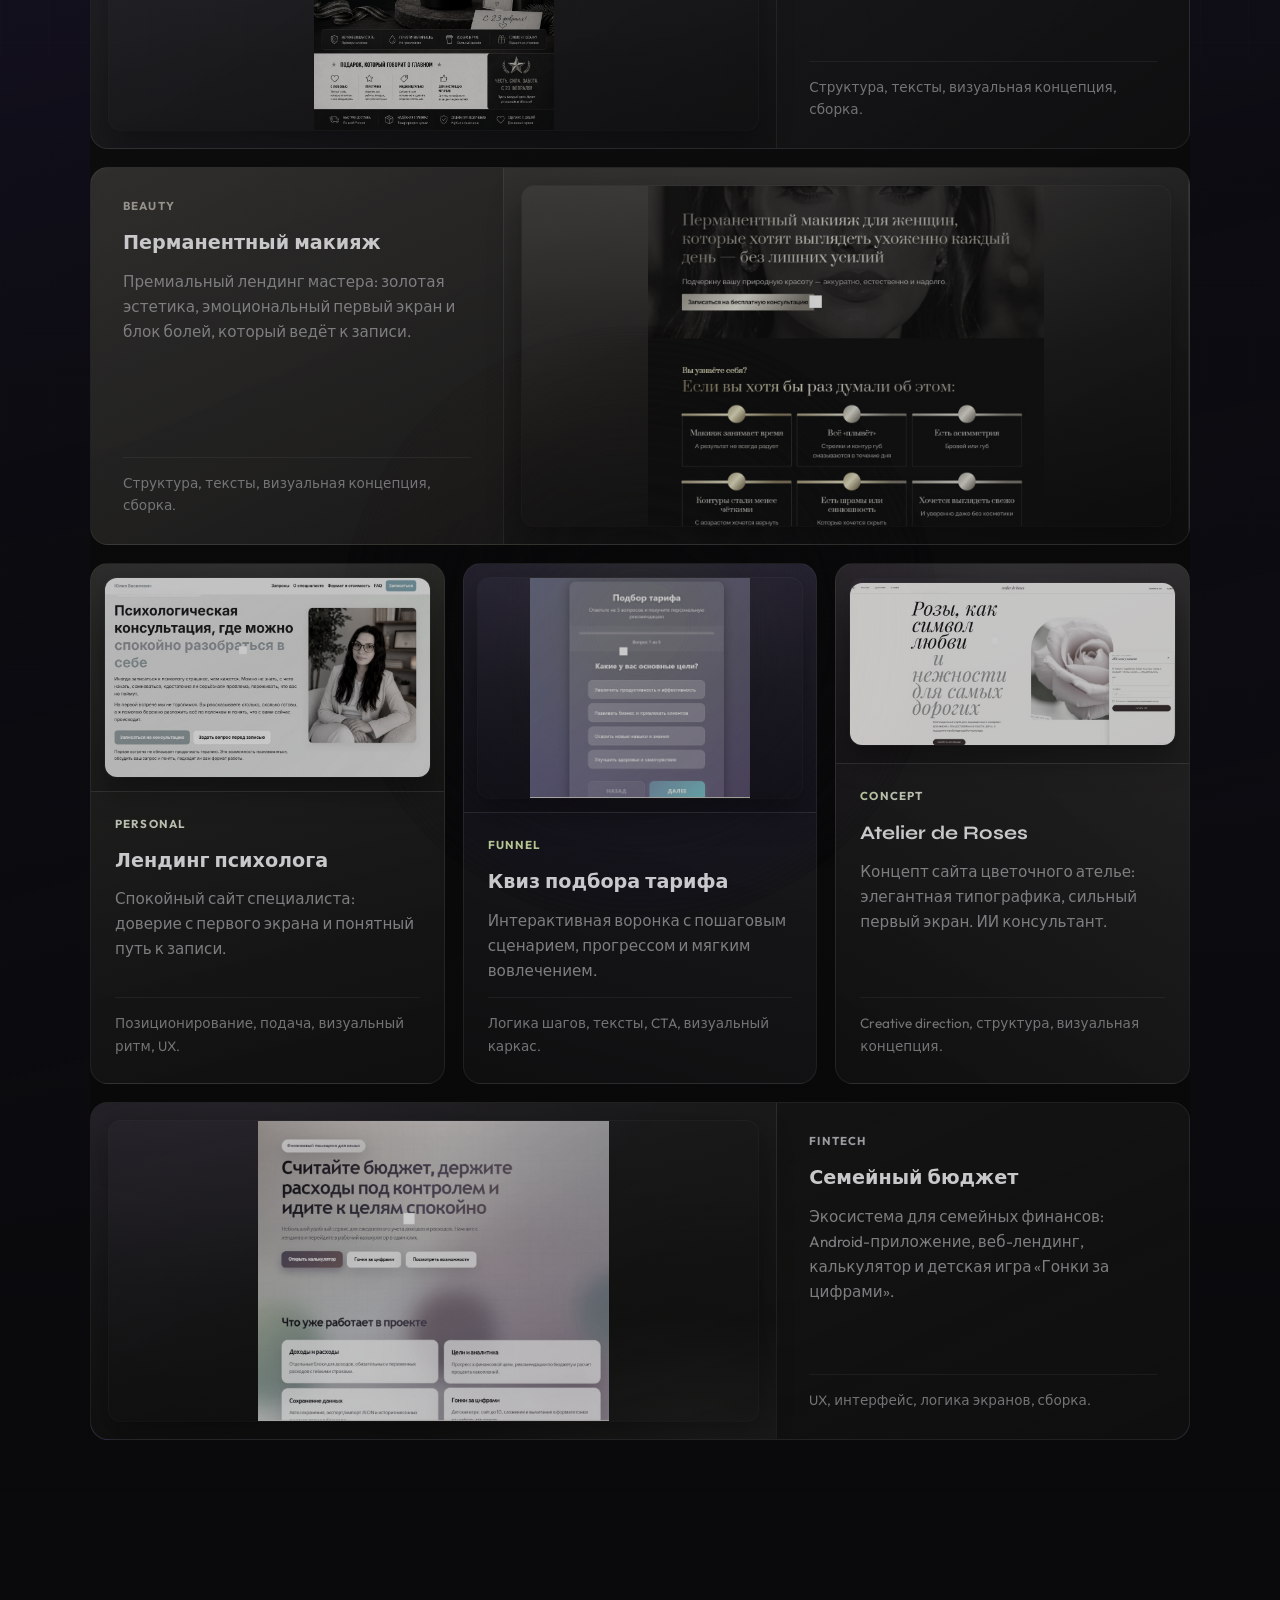
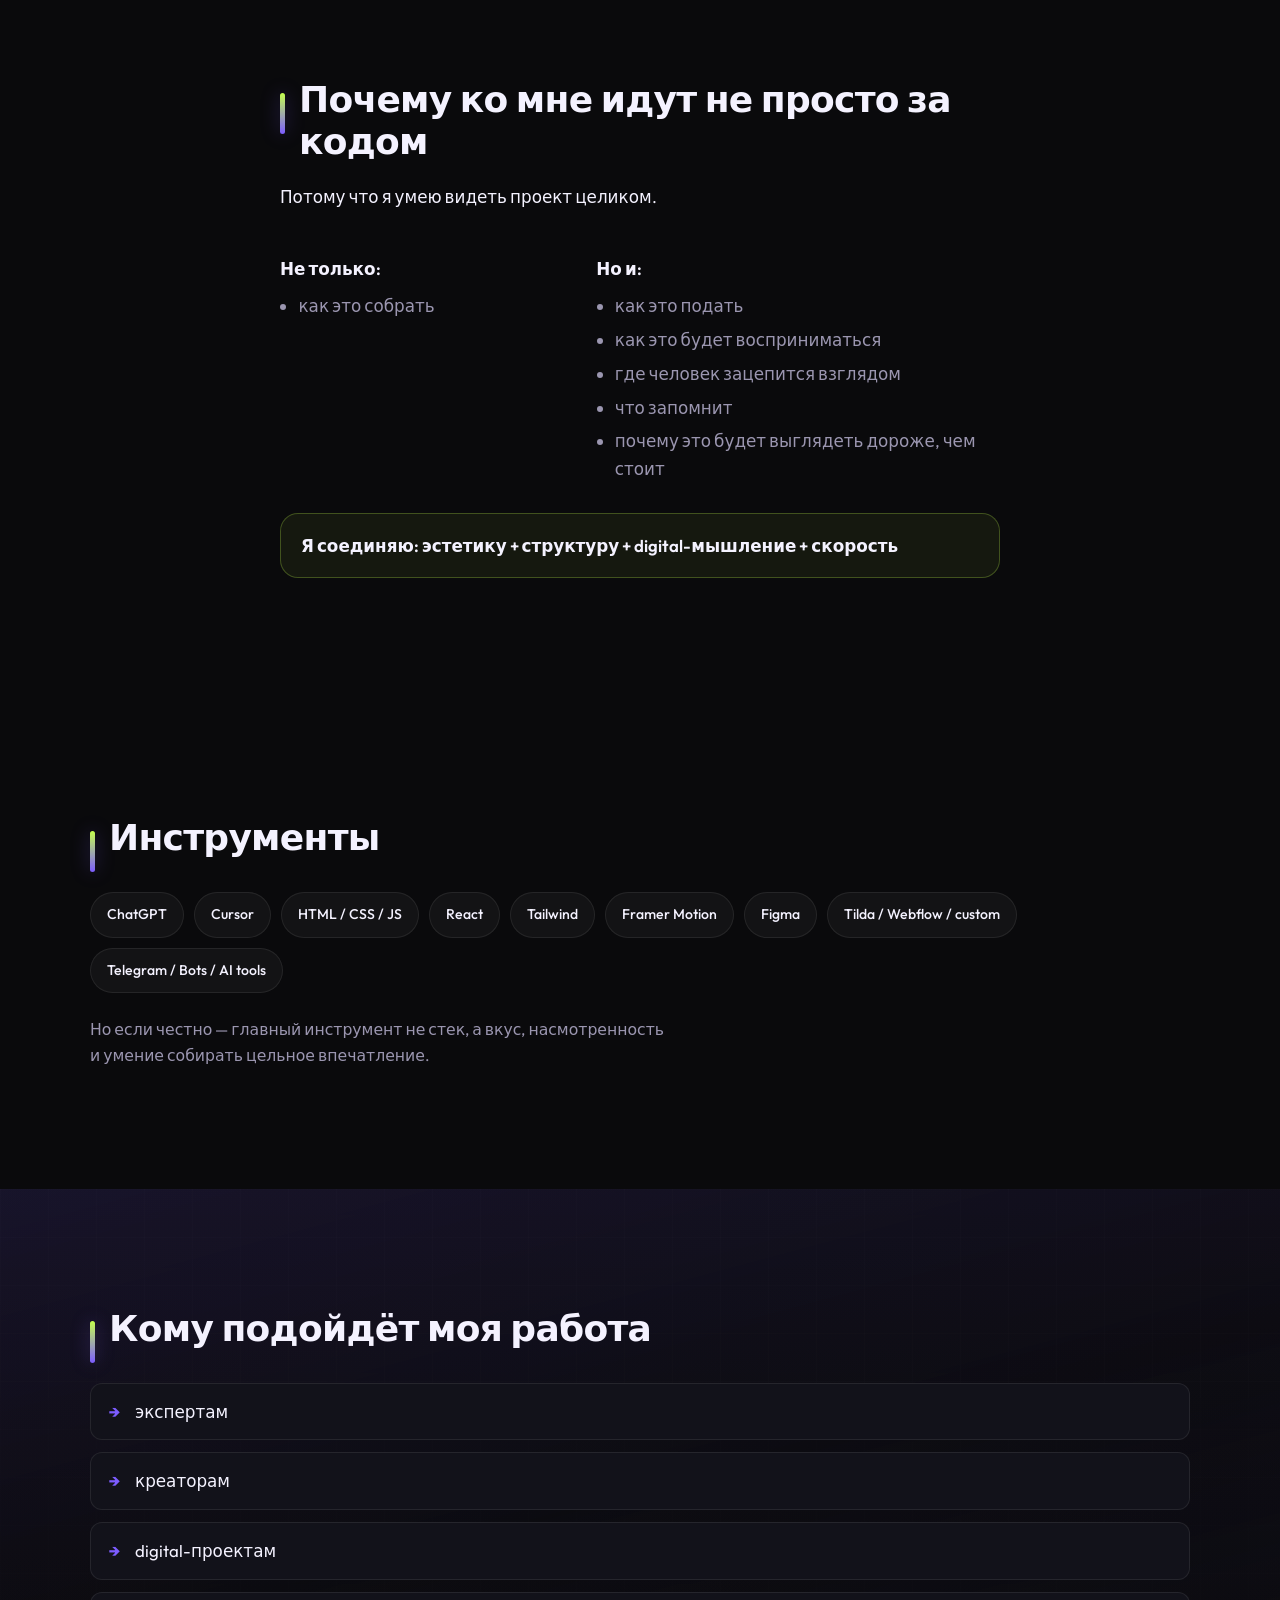
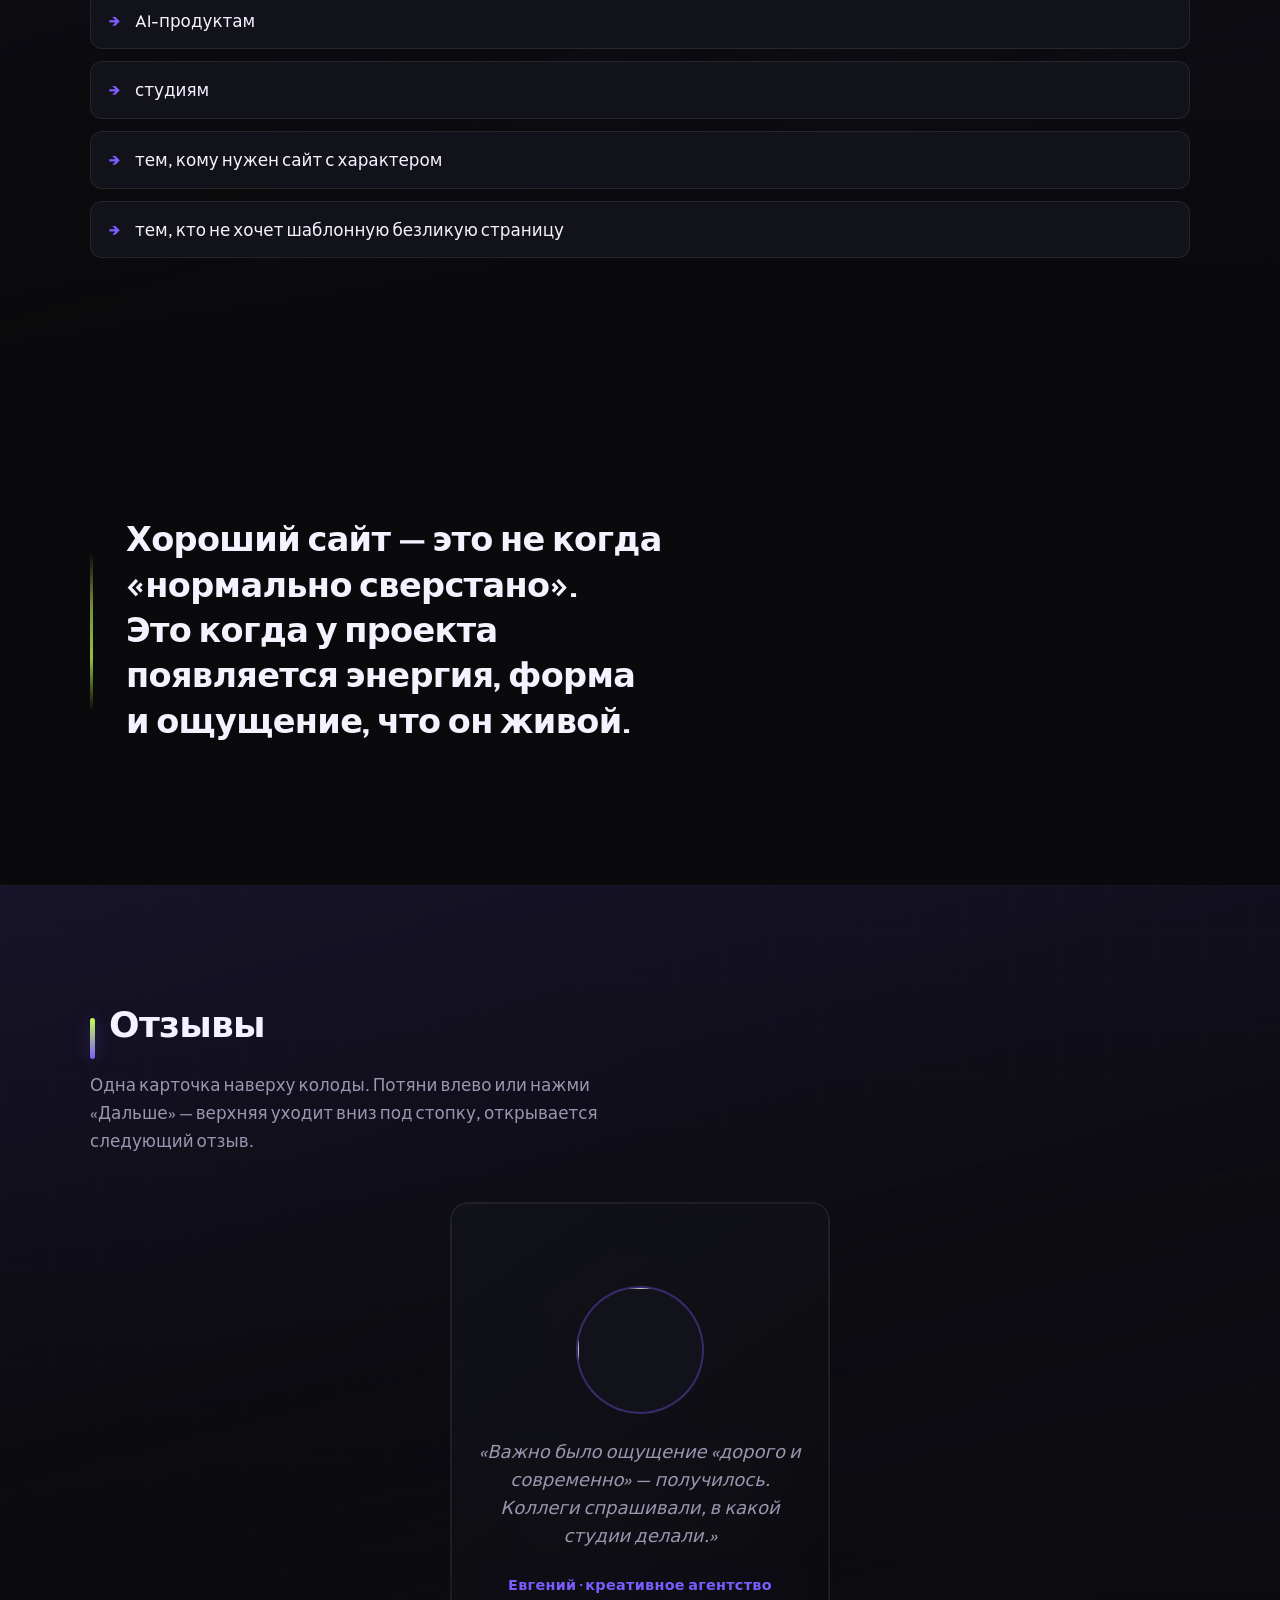
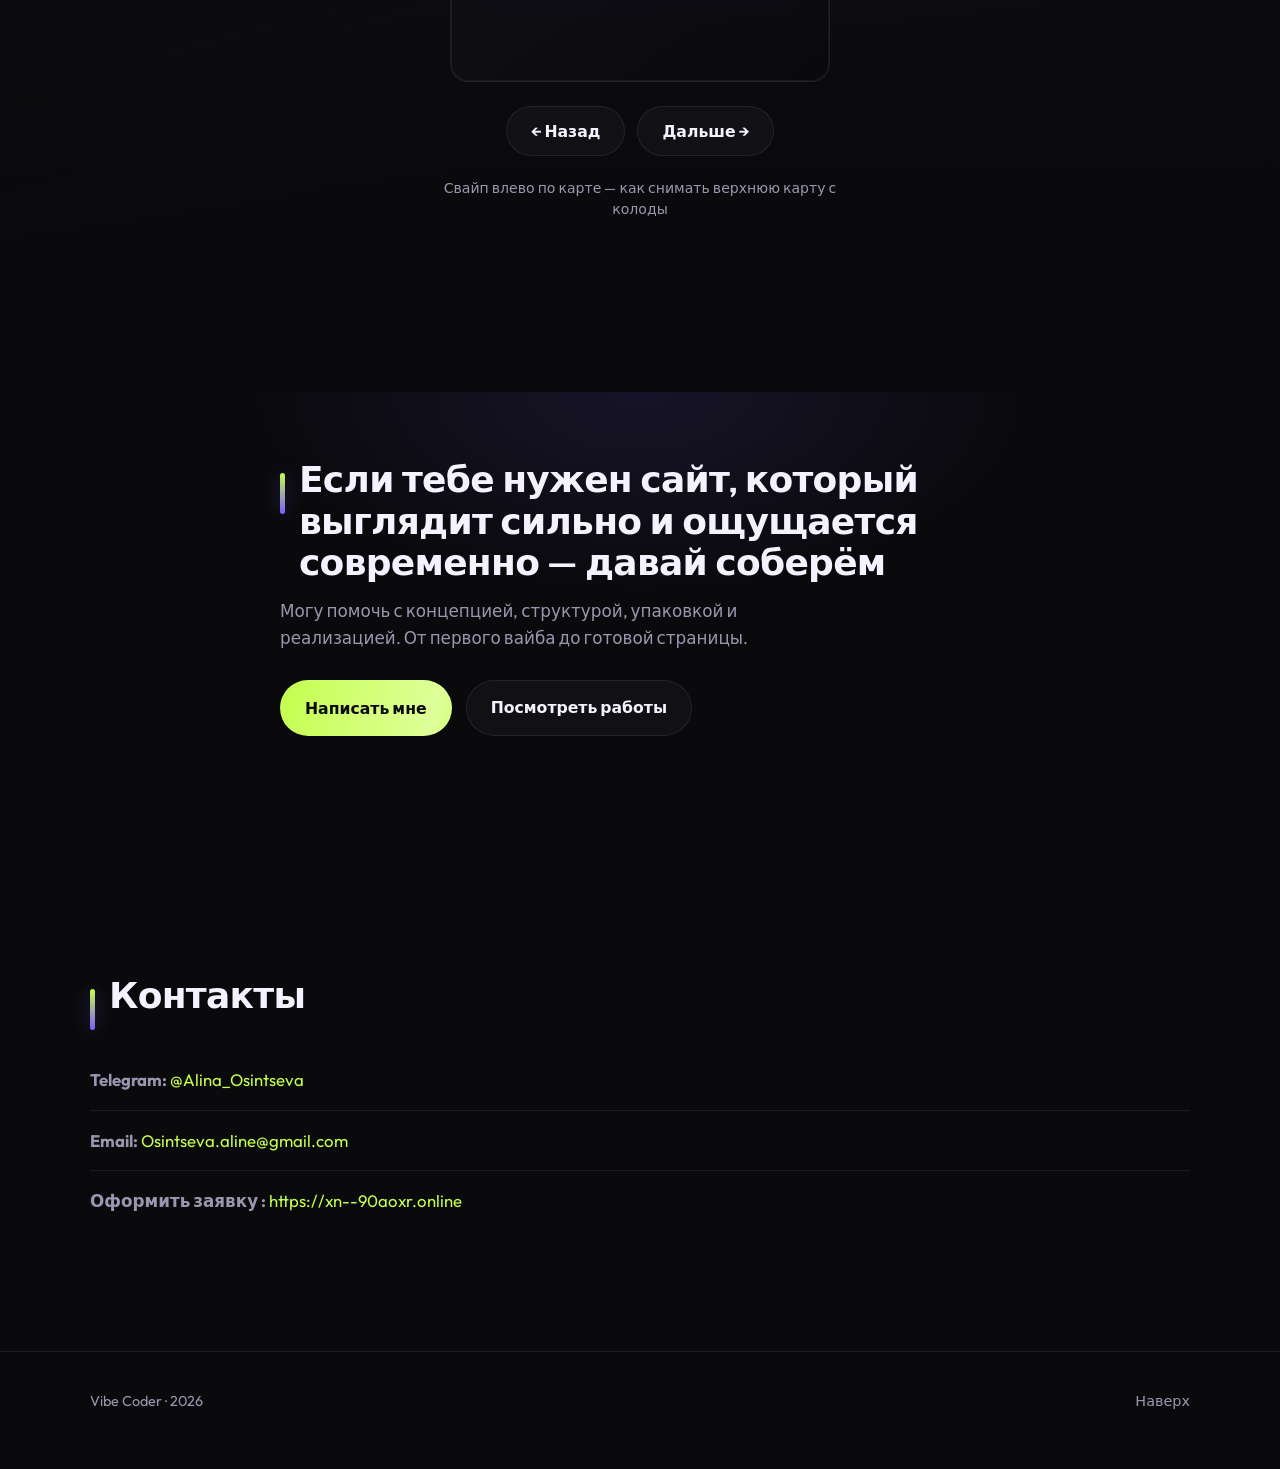
==== commit 4bfeff3b: "Обновить карточку «Семейный бюджет» и активировать ссылку на заявку. Заменён скриншот эмулятора на л" ====
--- a/index.html
+++ b/index.html
@@ -283,29 +283,29 @@
             <div class="project-showcase-card__body">
               <span class="project-tag">Concept</span>
               <h3>Atelier de Roses</h3>
-              <p>Концепт сайта цветочного ателье: элегантная типографика и сильный первый экран.</p>
+              <p>Концепт сайта цветочного ателье: элегантная типографика, сильный первый экран. ИИ консультант. </p>
               <p class="project-meta">Creative direction, структура, визуальная концепция.</p>
             </div>
           </article>
 
           <article
-            class="project-showcase-card project-showcase-card--app chroma-card cursor-target"
-            style="--card-border: #9ed4a0; --card-gradient: linear-gradient(225deg, rgba(155, 184, 74, 0.24), var(--bg-elevated));"
+            class="project-showcase-card project-showcase-card--lead project-showcase-card--fintech chroma-card cursor-target"
+            style="--card-border: #a855f7; --card-gradient: linear-gradient(155deg, rgba(124, 58, 237, 0.24), rgba(155, 184, 74, 0.08), var(--bg-elevated));"
           >
-            <figure class="project-showcase-card__frame project-showcase-card__frame--portrait">
+            <figure class="project-showcase-card__frame">
               <img
                 src="./images/projects/family-budget.png"
-                alt="Мобильное приложение «Семейный бюджет» — главный экран"
-                width="350"
-                height="745"
+                alt="Семейный бюджет — веб-лендинг финансового помощника для семьи"
+                width="1200"
+                height="750"
                 loading="lazy"
                 decoding="async"
               >
             </figure>
             <div class="project-showcase-card__body">
-              <span class="project-tag">Mobile App</span>
+              <span class="project-tag">Fintech</span>
               <h3>Семейный бюджет</h3>
-              <p>Финансовое приложение для семьи: баланс, копилки, операции и понятная навигация в спокойной UI-системе.</p>
+              <p>Экосистема для семейных финансов: Android-приложение, веб-лендинг, калькулятор и детская игра «Гонки за цифрами».</p>
               <p class="project-meta">UX, интерфейс, логика экранов, сборка.</p>
             </div>
           </article>
@@ -478,7 +478,7 @@
         <ul class="contacts">
           <li><strong>Telegram:</strong> <a href="https://t.me/Alina_Osintseva">@Alina_Osintseva</a></li>
           <li><strong>Email:</strong> <a href="mailto:Osintseva.aline@gmail.com">Osintseva.aline@gmail.com</a></li>
-          <li><strong>Оформить заявку:</strong> <a href="https://xn--90aoxr.online/" target="_blank" rel="noopener noreferrer">https://xn--90aoxr.online</a></li>
+          <li><strong>Оформить заявку :</strong> <a href="https://xn--90aoxr.online/" target="_blank" rel="noopener noreferrer">https://xn--90aoxr.online</a></li>
         </ul>
       </div>
     </section>
--- a/styles.css
+++ b/styles.css
@@ -49,6 +49,7 @@
     linear-gradient(180deg, var(--bg-deep) 0%, var(--bg) 38%, var(--bg) 100%);
 }
 
+/* WebGL «галактика» (OGL), под контентом, без перехвата кликов */
 body > .galaxy-bg {
   position: fixed;
   inset: 0;
@@ -203,10 +204,21 @@
   background: var(--accent);
   color: #0a0a0c !important;
   font-weight: 600 !important;
+  border: none;
+  cursor: pointer;
+  font-family: inherit;
+  font-size: 0.95rem;
+  text-decoration: none;
+  line-height: 1.4;
 }
 
 .nav-cta:hover {
   filter: brightness(1.08);
+}
+
+button.btn {
+  cursor: pointer;
+  font-family: inherit;
 }
 
 .section {
@@ -934,6 +946,58 @@
   background: var(--card-gradient);
 }
 
+.project-showcase-card--fintech {
+  background: linear-gradient(155deg, rgba(124, 58, 237, 0.08), rgba(155, 184, 74, 0.04), var(--bg-elevated));
+}
+
+.project-showcase-card--fintech:hover {
+  border-color: rgba(168, 85, 247, 0.32);
+  box-shadow:
+    0 28px 56px rgba(0, 0, 0, 0.42),
+    0 0 44px rgba(124, 58, 237, 0.16);
+}
+
+.project-showcase-card--fintech .project-tag {
+  color: #c4b5fd;
+}
+
+.project-showcase-card--fintech.chroma-card {
+  --spotlight-color: rgba(168, 85, 247, 0.2);
+  background: var(--card-gradient);
+}
+
+.project-showcase-card--fintech .project-showcase-card__frame {
+  background:
+    radial-gradient(ellipse 90% 80% at 20% 0%, rgba(124, 58, 237, 0.18), transparent 70%),
+    radial-gradient(ellipse 70% 60% at 90% 100%, rgba(155, 184, 74, 0.1), transparent 60%),
+    linear-gradient(180deg, rgba(255, 255, 255, 0.03), rgba(0, 0, 0, 0.14));
+}
+
+.project-showcase-card--fintech .project-showcase-card__frame::after {
+  background:
+    linear-gradient(
+      155deg,
+      rgba(124, 58, 237, 0.12) 0%,
+      rgba(10, 10, 12, 0.04) 45%,
+      rgba(10, 10, 12, 0.16) 100%
+    );
+  mix-blend-mode: soft-light;
+  opacity: 0.72;
+}
+
+.project-showcase-card--fintech .project-showcase-card__frame img {
+  max-height: 320px;
+  filter: saturate(0.94) brightness(0.95) contrast(1.04);
+}
+
+.project-showcase-card--fintech:hover .project-showcase-card__frame img {
+  filter: saturate(0.98) brightness(0.97) contrast(1.04);
+}
+
+.chroma-grid:not(.chroma-grid--static) .project-showcase-card--fintech.chroma-card:hover .project-showcase-card__frame img {
+  transform: scale(1.02);
+}
+
 .project-showcase-card__frame {
   margin: 0;
   position: relative;
@@ -1114,23 +1178,9 @@
   padding-top: 14px;
 }
 
-@media (min-width: 961px) {
-  .projects-showcase > .project-showcase-card:nth-child(6):last-child {
-    grid-column: 1 / -1;
-    max-width: calc(66.666% - 9px);
-    justify-self: center;
-  }
-}
-
 @media (max-width: 960px) {
   .projects-showcase {
     grid-template-columns: repeat(2, 1fr);
-  }
-
-  .projects-showcase > .project-showcase-card:nth-child(6):last-child {
-    grid-column: auto;
-    max-width: none;
-    justify-self: stretch;
   }
 
   .project-showcase-card--lead {
@@ -1608,6 +1658,7 @@
   transition-delay: 0.38s;
 }
 
+
 .reveal.is-visible .cards-grid > .card:nth-child(7),
 .reveal.is-visible .badges > span:nth-child(7),
 .reveal.is-visible .audience-list > li:nth-child(7),
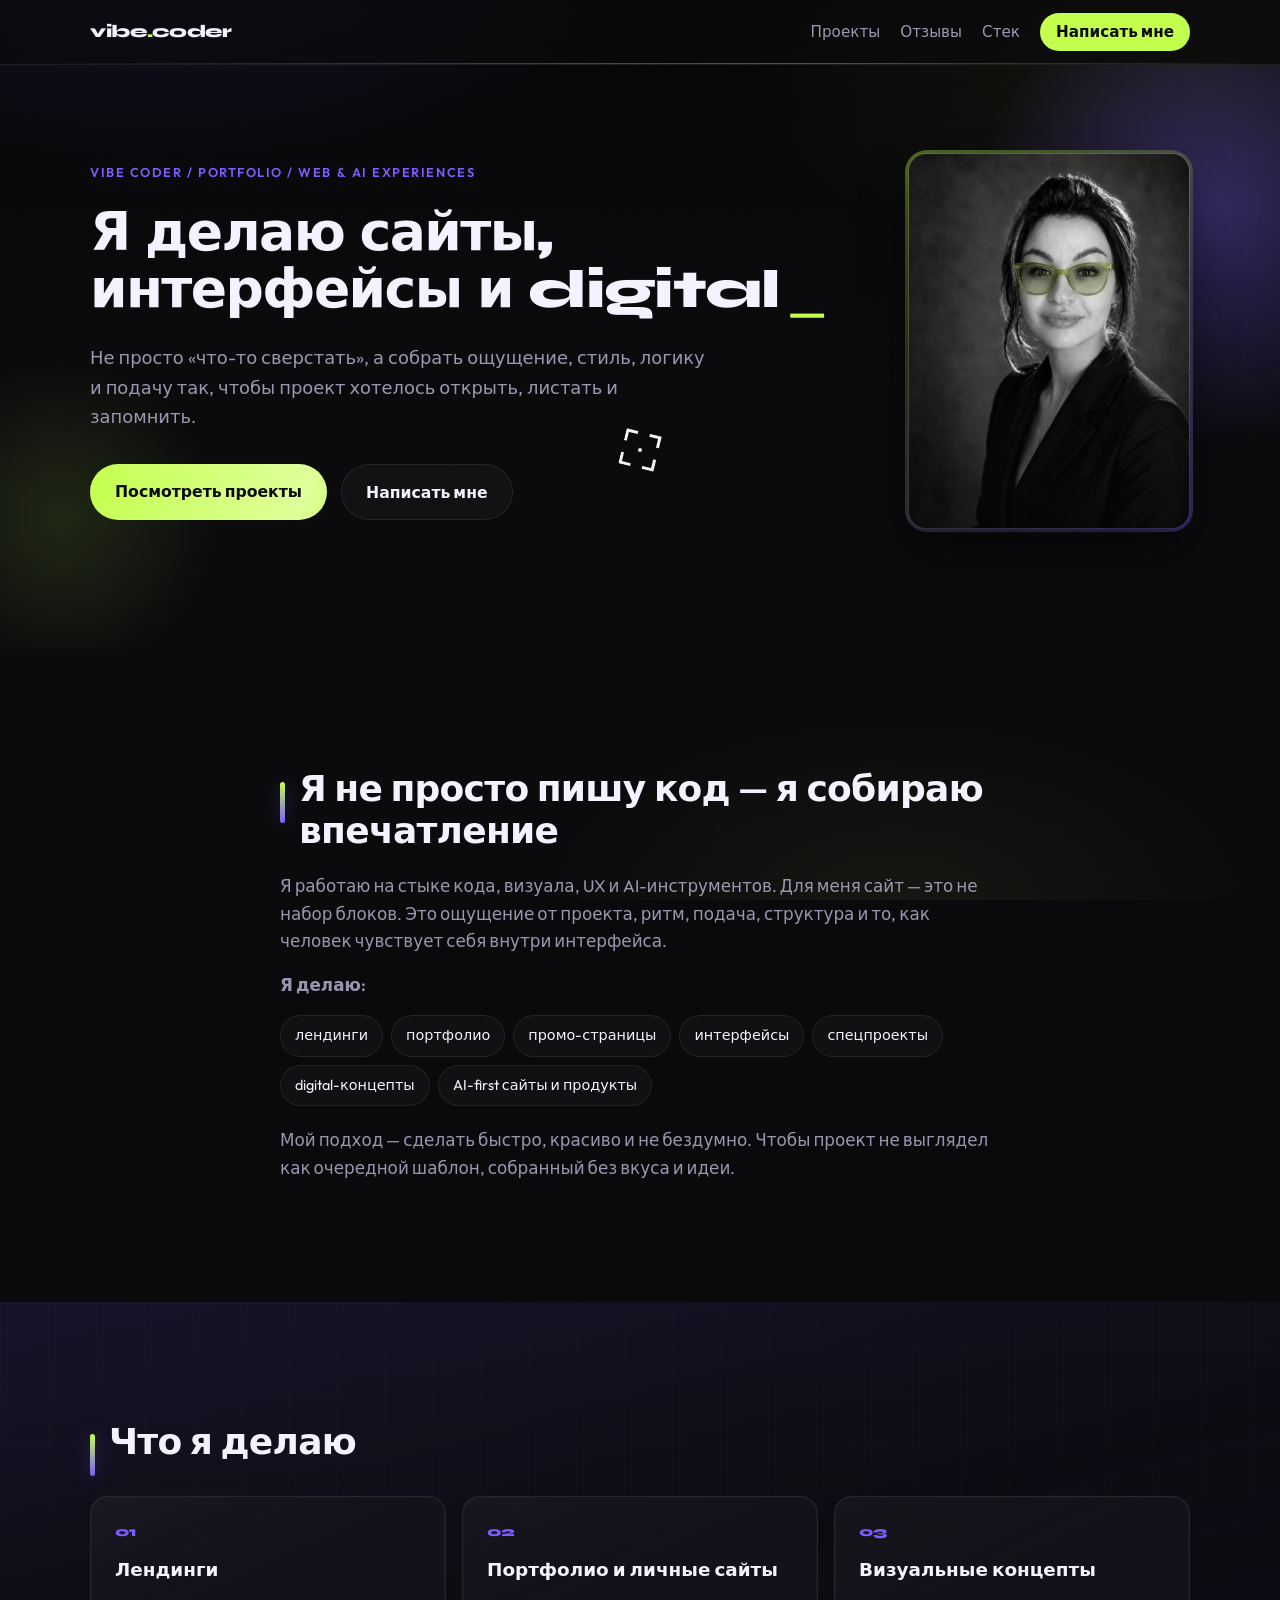
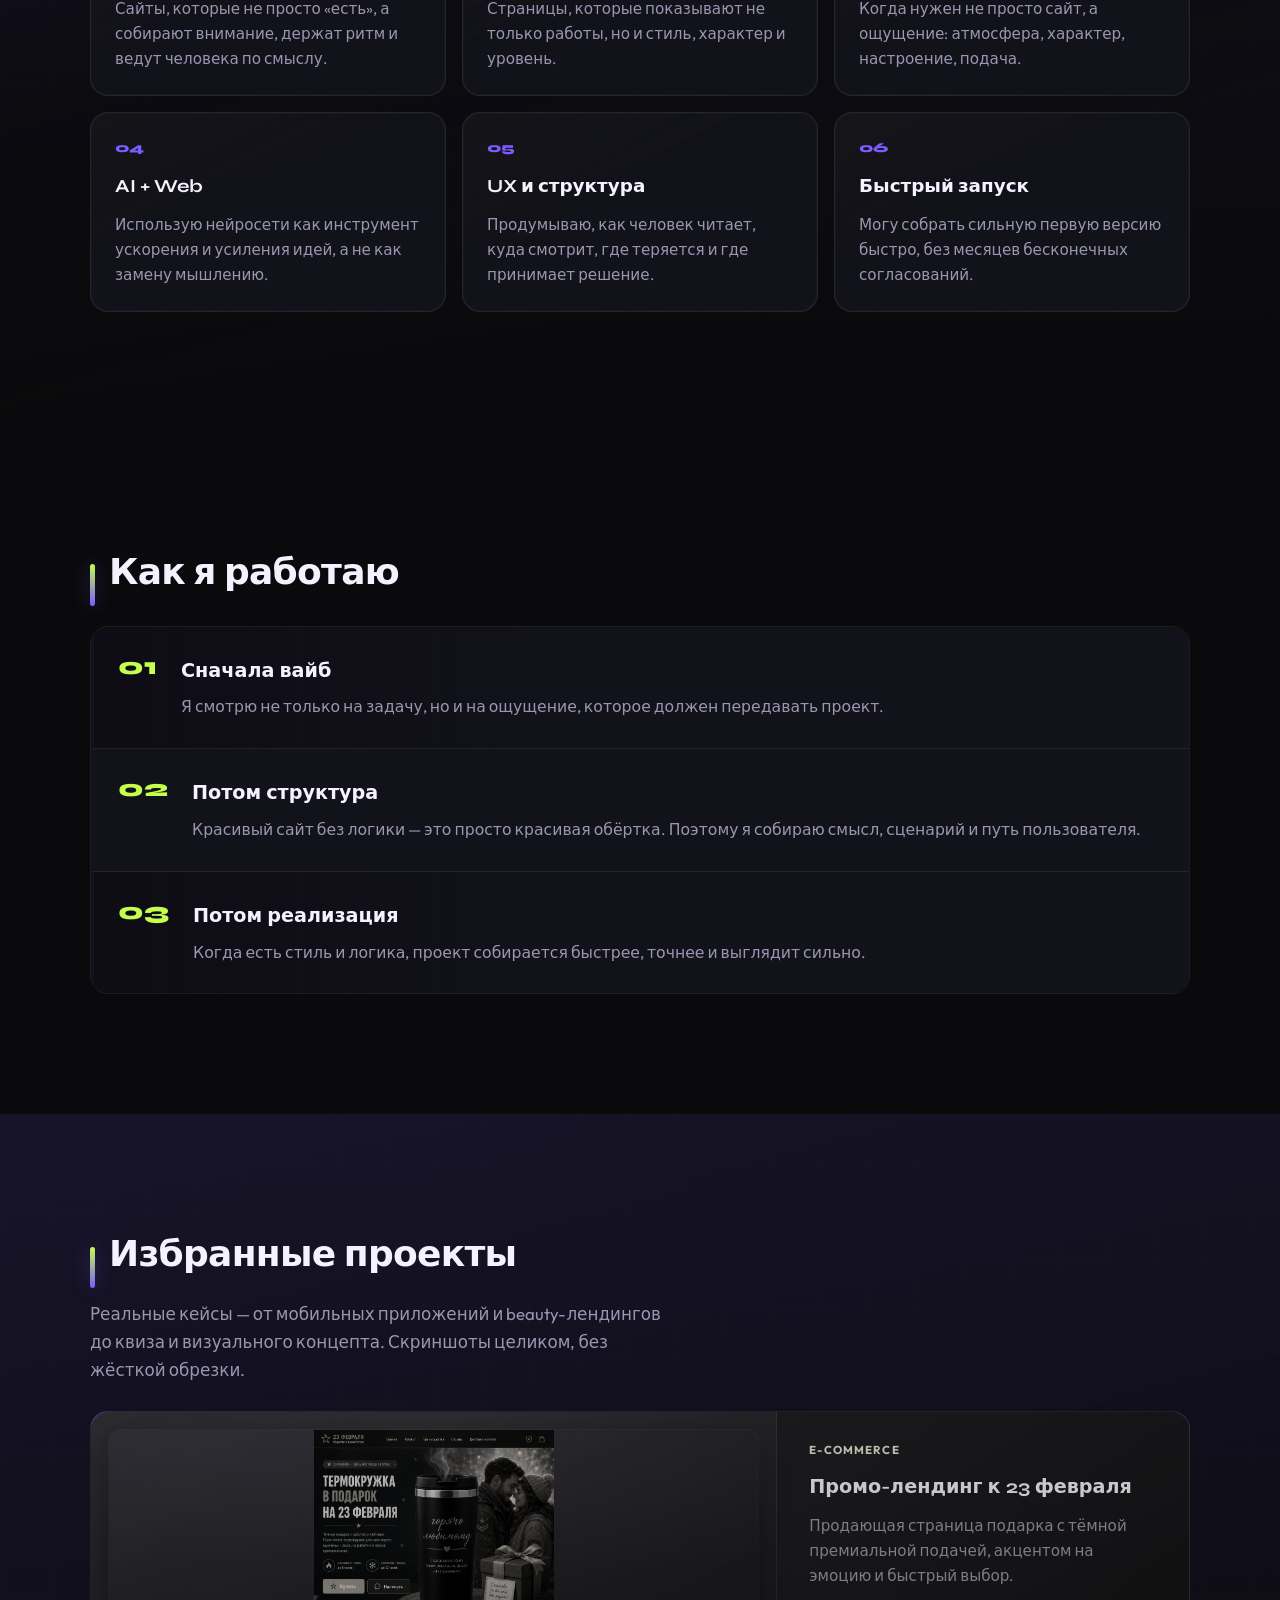
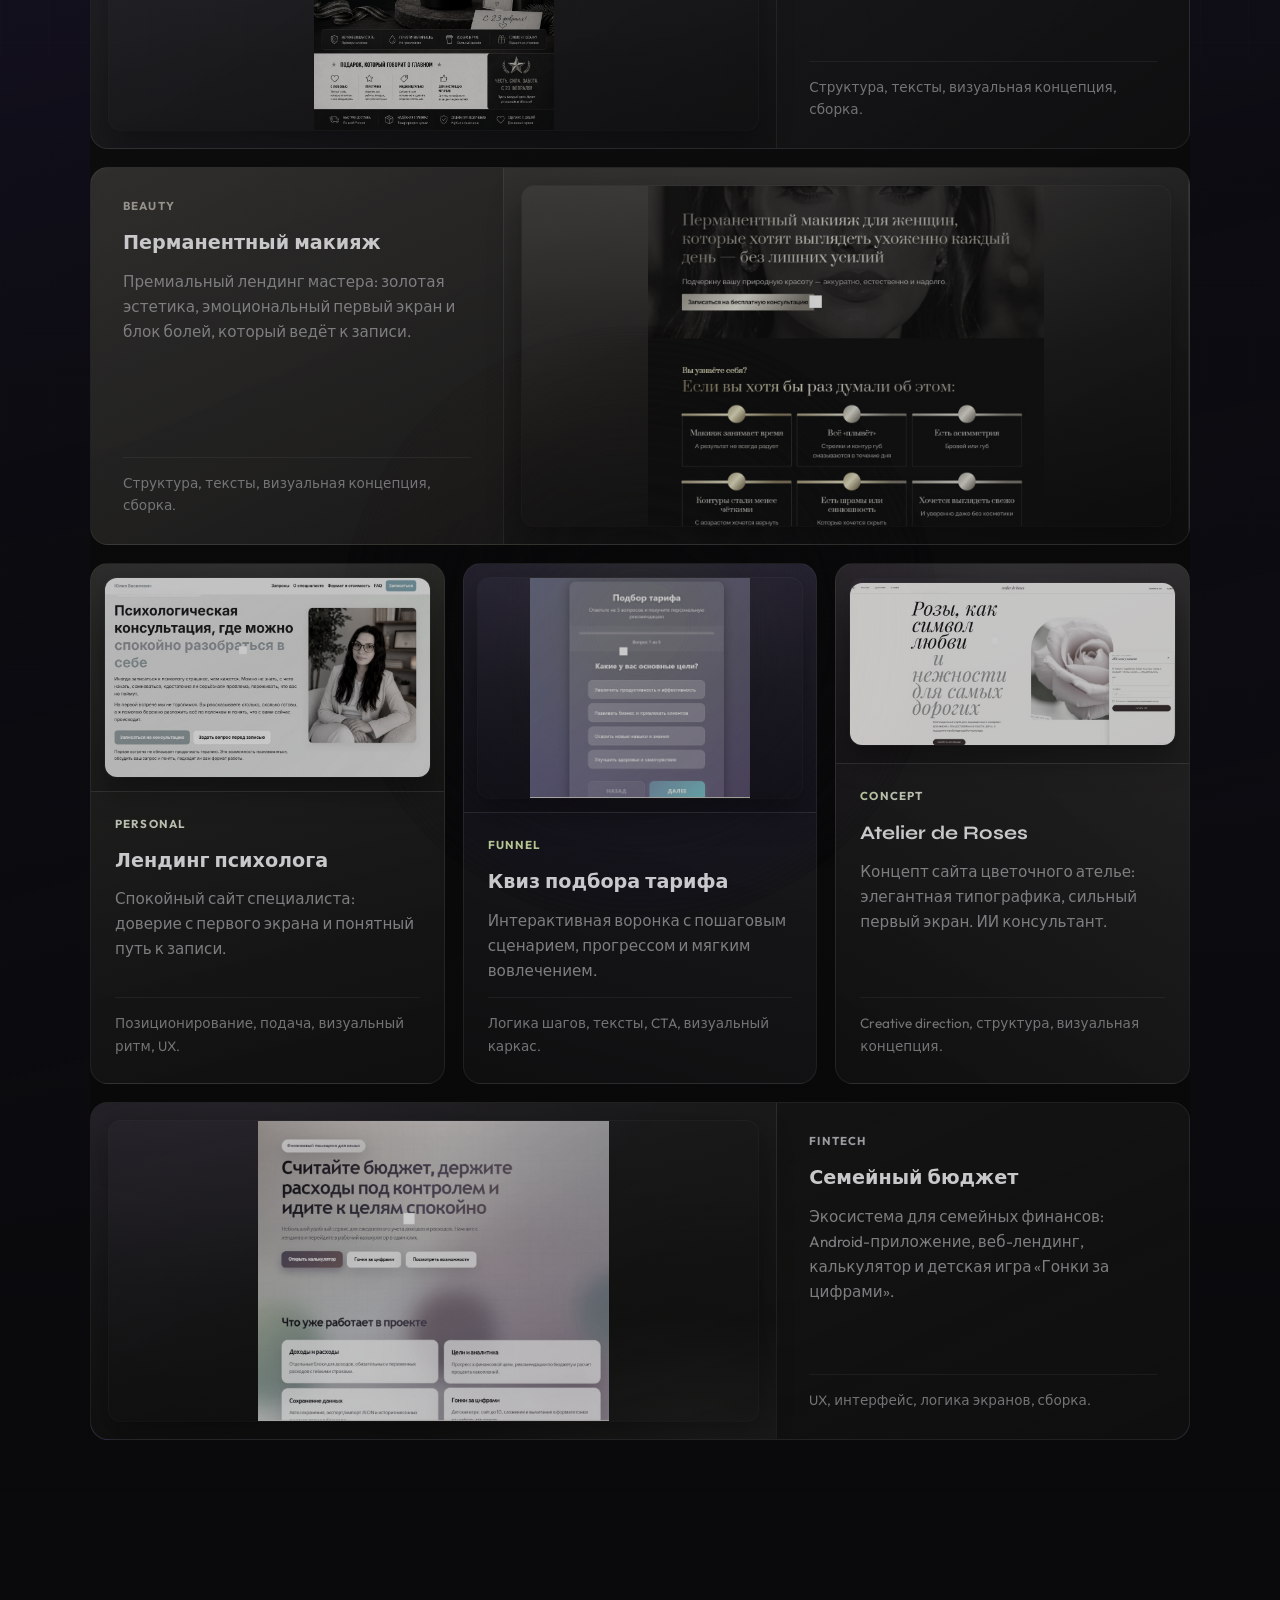
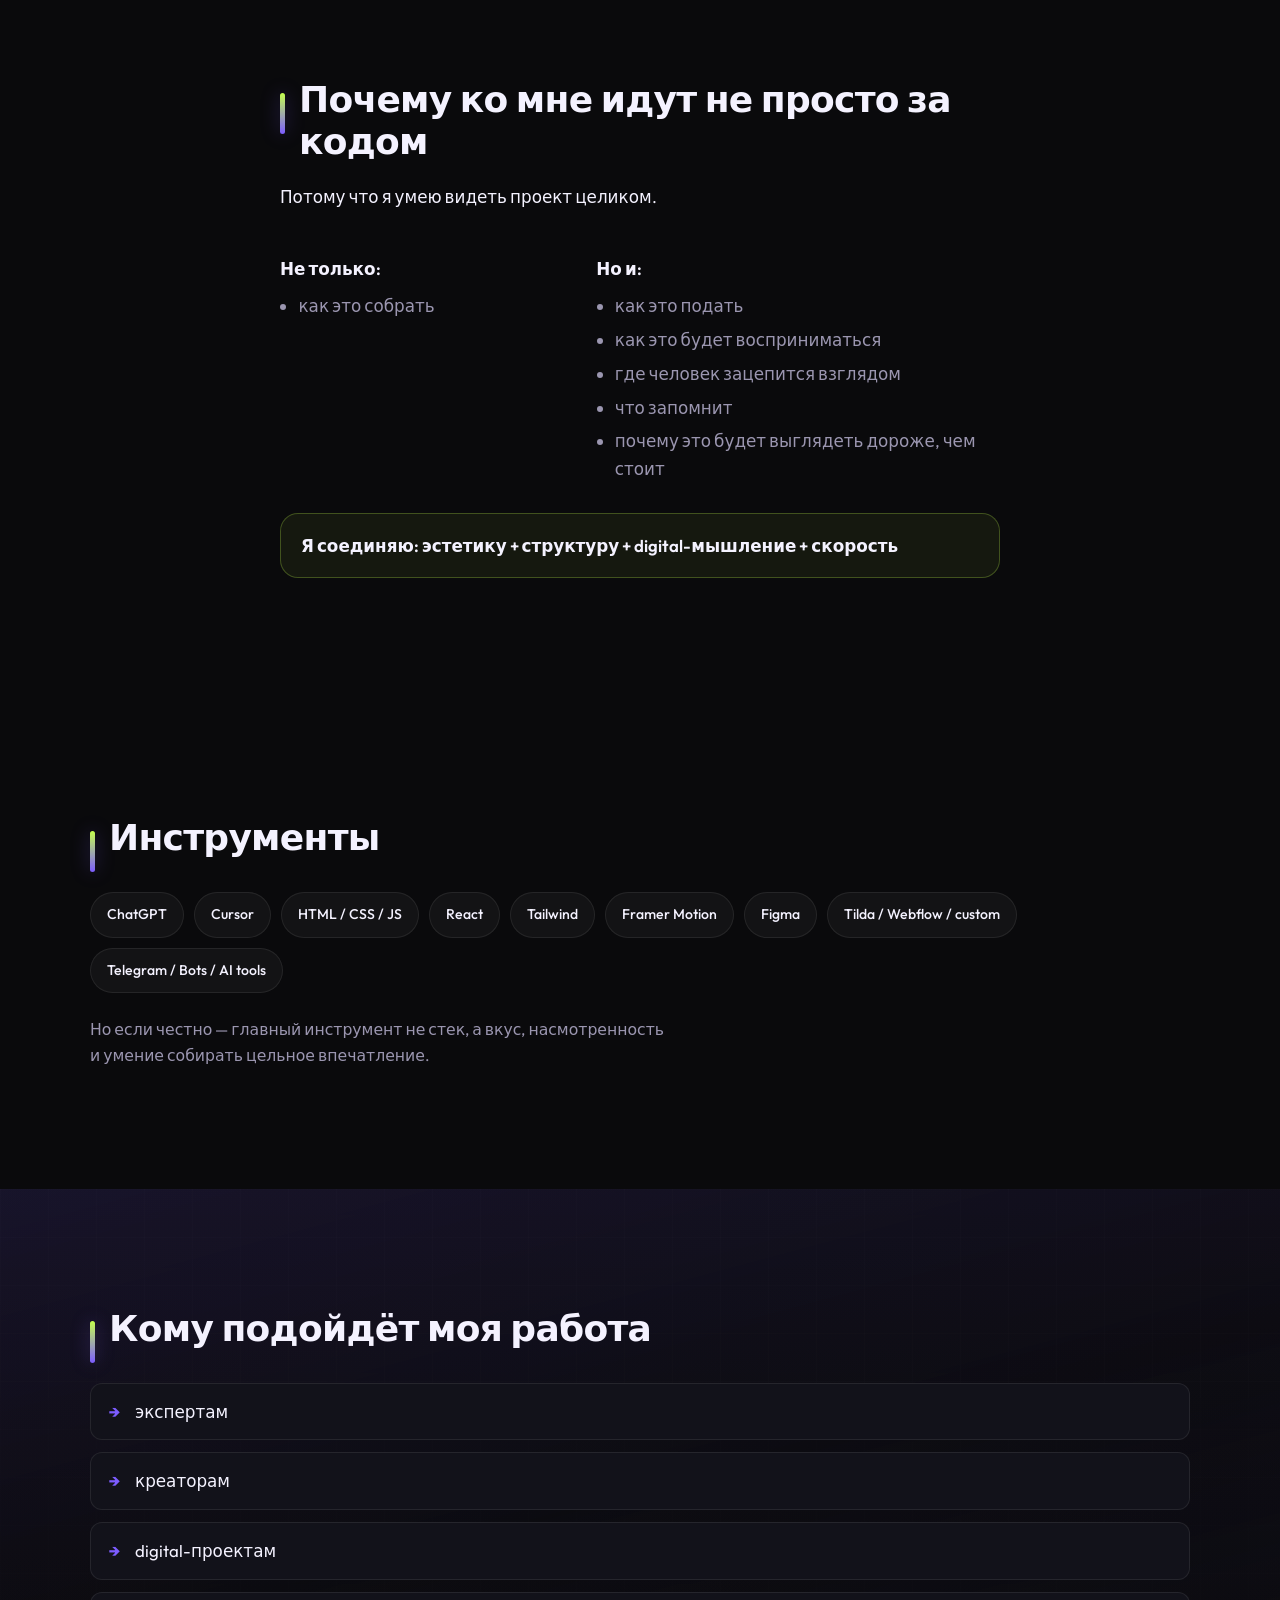
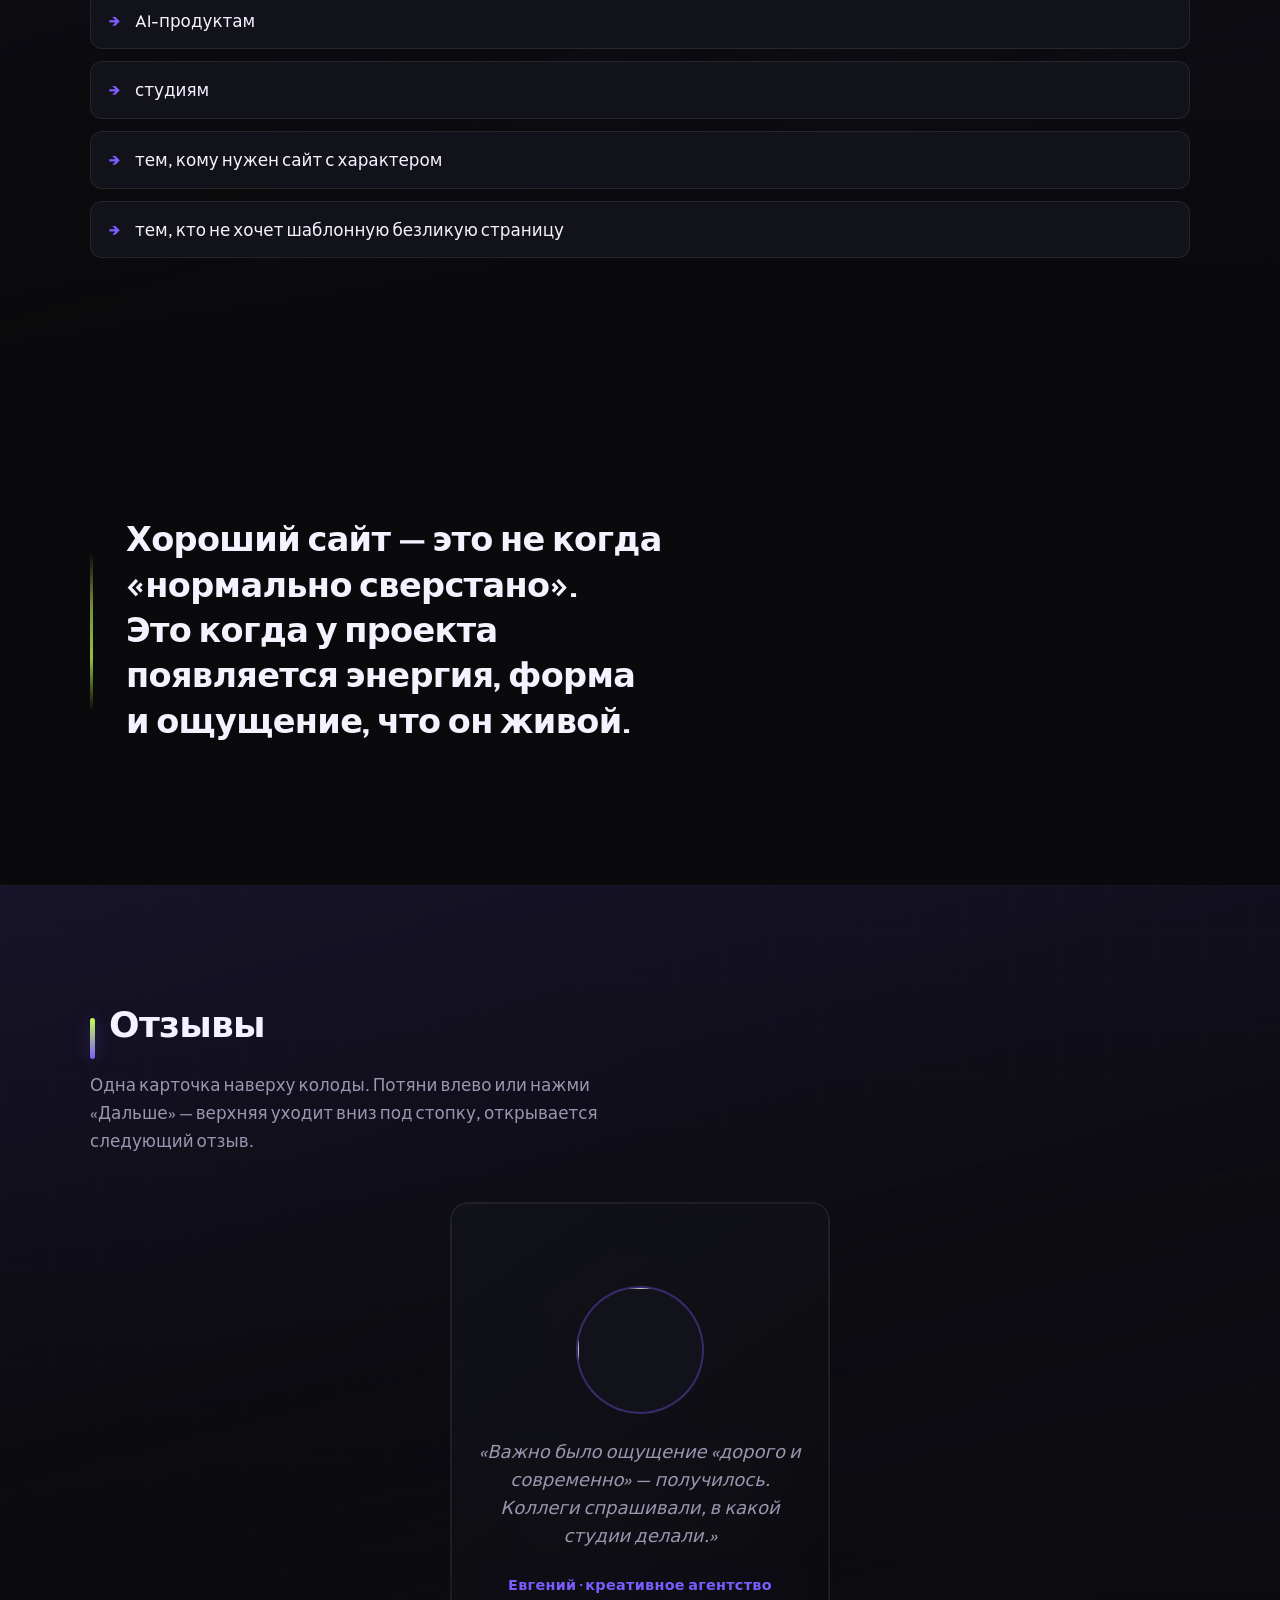
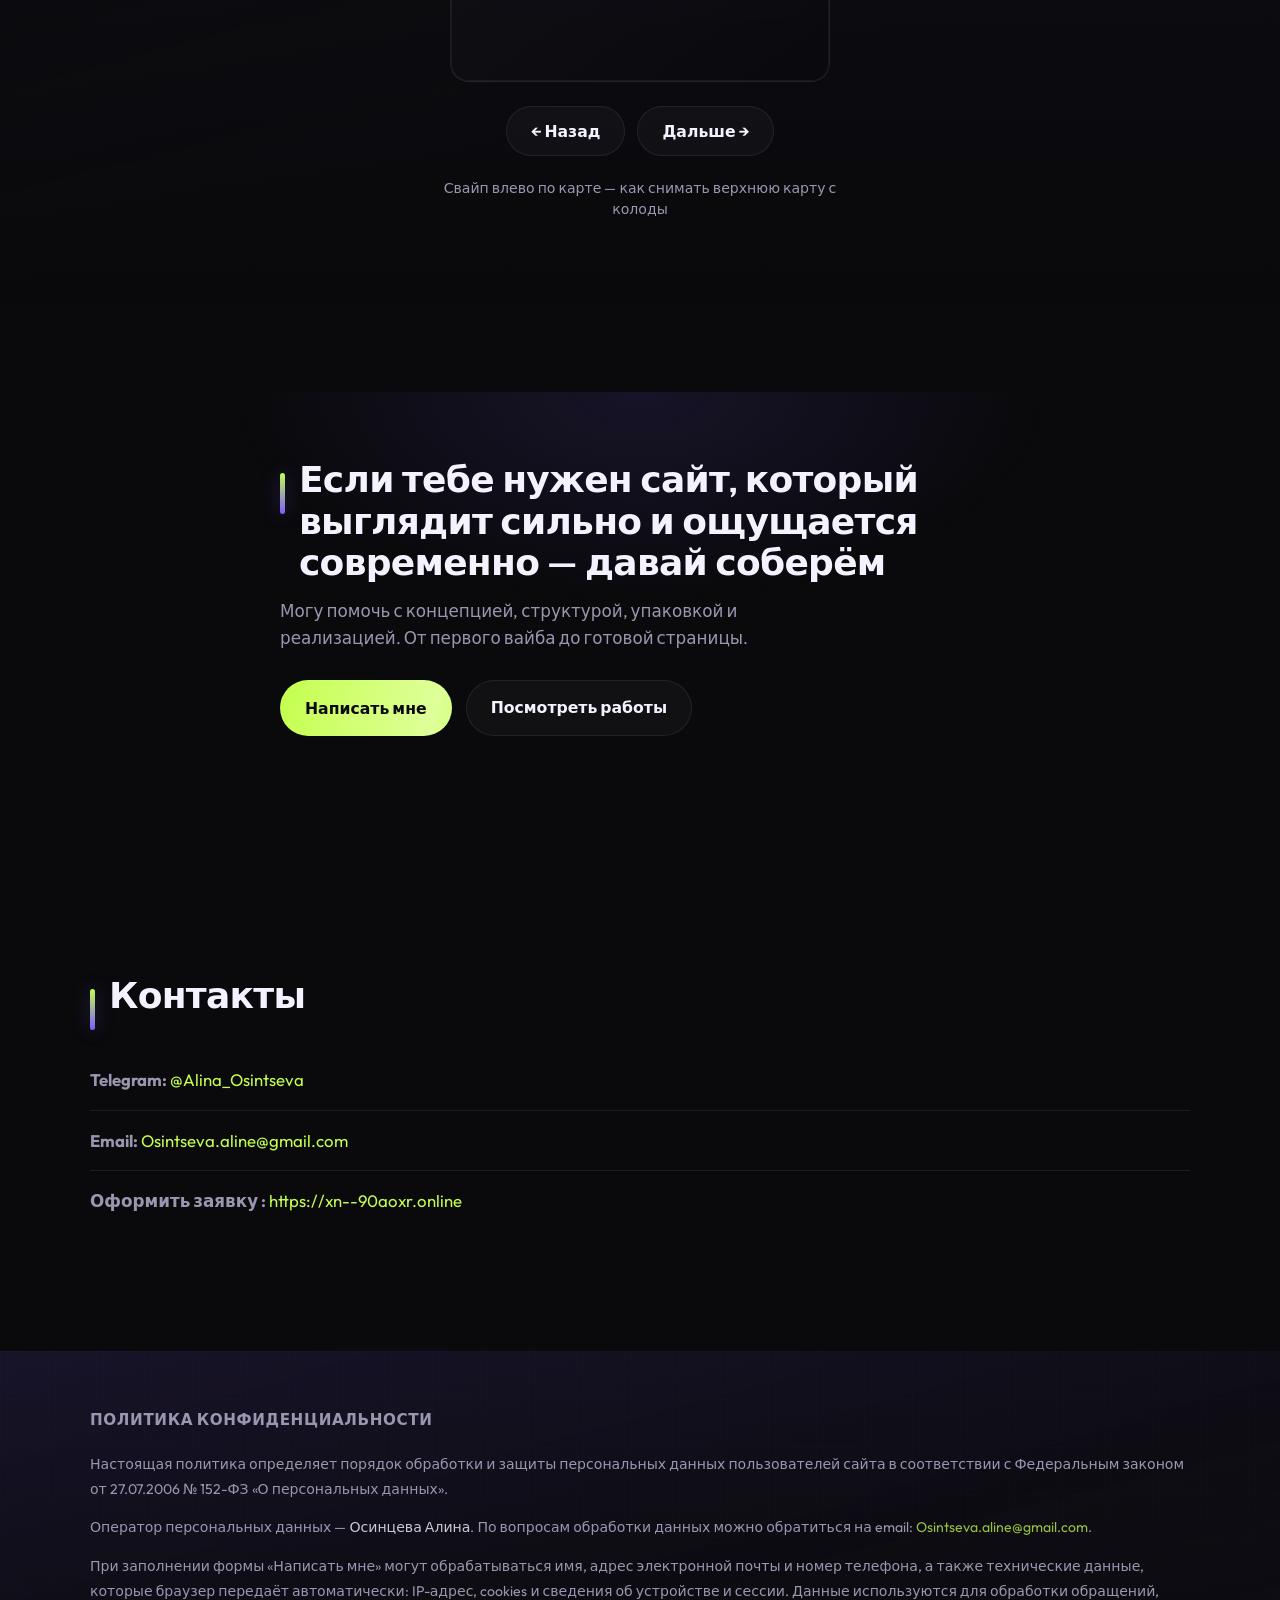
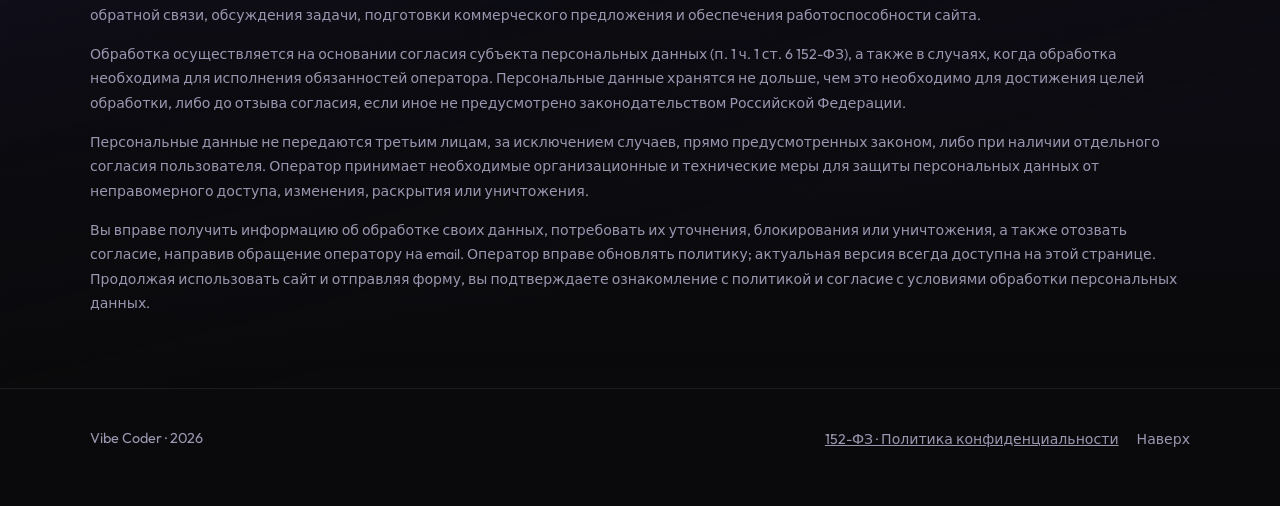
==== commit 94dd687a: "Добавить политику конфиденциальности по 152-ФЗ внизу страницы. Сплошной текст на всю ширину, ссылка " ====
--- a/index.html
+++ b/index.html
@@ -482,6 +482,20 @@
         </ul>
       </div>
     </section>
+
+    <section class="section section-tint privacy-policy reveal" id="privacy" aria-labelledby="privacy-title">
+      <div class="container">
+        <h2 class="privacy-policy__title" id="privacy-title">Политика конфиденциальности</h2>
+        <div class="privacy-policy__text">
+          <p>Настоящая политика определяет порядок обработки и защиты персональных данных пользователей сайта в соответствии с Федеральным законом от 27.07.2006 №&nbsp;152-ФЗ «О персональных данных».</p>
+          <p>Оператор персональных данных — <strong>Осинцева Алина</strong>. По вопросам обработки данных можно обратиться на email: <a href="mailto:Osintseva.aline@gmail.com">Osintseva.aline@gmail.com</a>.</p>
+          <p>При заполнении формы «Написать мне» могут обрабатываться имя, адрес электронной почты и номер телефона, а также технические данные, которые браузер передаёт автоматически: IP-адрес, cookies и сведения об устройстве и сессии. Данные используются для обработки обращений, обратной связи, обсуждения задачи, подготовки коммерческого предложения и обеспечения работоспособности сайта.</p>
+          <p>Обработка осуществляется на основании согласия субъекта персональных данных (п.&nbsp;1 ч.&nbsp;1 ст.&nbsp;6 152-ФЗ), а также в случаях, когда обработка необходима для исполнения обязанностей оператора. Персональные данные хранятся не дольше, чем это необходимо для достижения целей обработки, либо до отзыва согласия, если иное не предусмотрено законодательством Российской Федерации.</p>
+          <p>Персональные данные не передаются третьим лицам, за исключением случаев, прямо предусмотренных законом, либо при наличии отдельного согласия пользователя. Оператор принимает необходимые организационные и технические меры для защиты персональных данных от неправомерного доступа, изменения, раскрытия или уничтожения.</p>
+          <p>Вы вправе получить информацию об обработке своих данных, потребовать их уточнения, блокирования или уничтожения, а также отозвать согласие, направив обращение оператору на email. Оператор вправе обновлять политику; актуальная версия всегда доступна на этой странице. Продолжая использовать сайт и отправляя форму, вы подтверждаете ознакомление с политикой и согласие с условиями обработки персональных данных.</p>
+        </div>
+      </div>
+    </section>
   </main>
 
   <div
@@ -536,7 +550,7 @@
         </div>
         <label class="contact-form__consent">
           <input type="checkbox" id="contactConsent" name="consent" required>
-          <span>Даю согласие на обработку моих персональных данных</span>
+          <span>Даю согласие на <a href="#privacy" class="privacy-link">обработку персональных данных</a> в соответствии с 152-ФЗ</span>
         </label>
         <p class="contact-form__error" id="contactFormError" role="alert" hidden></p>
         <button type="submit" class="btn btn-primary contact-form__submit">Отправить</button>
@@ -550,7 +564,10 @@
   <footer class="footer">
     <div class="container footer-inner">
       <p>Vibe Coder · 2026</p>
-      <a href="#top" class="to-top">Наверх</a>
+      <div class="footer-links">
+        <a href="#privacy">152-ФЗ · Политика конфиденциальности</a>
+        <a href="#top" class="to-top">Наверх</a>
+      </div>
     </div>
   </footer>
 
--- a/styles.css
+++ b/styles.css
@@ -1499,6 +1499,58 @@
   font-size: 0.95rem;
 }
 
+.privacy-policy {
+  padding-top: clamp(40px, 6vw, 56px);
+  padding-bottom: clamp(48px, 7vw, 72px);
+}
+
+.privacy-policy__title {
+  margin: 0 0 20px;
+  font-family: var(--font-body);
+  font-size: 0.95rem;
+  font-weight: 600;
+  letter-spacing: 0.04em;
+  text-transform: uppercase;
+  color: var(--muted);
+}
+
+.privacy-policy__text p {
+  margin: 0 0 14px;
+  color: var(--muted);
+  font-size: 0.88rem;
+  line-height: 1.75;
+  max-width: none;
+}
+
+.privacy-policy__text p:last-child {
+  margin-bottom: 0;
+}
+
+.privacy-policy__text strong {
+  color: rgba(244, 242, 255, 0.82);
+  font-weight: 500;
+}
+
+.privacy-policy__text a {
+  color: rgba(196, 255, 77, 0.75);
+  text-decoration: none;
+}
+
+.privacy-policy__text a:hover {
+  color: var(--accent);
+  text-decoration: underline;
+}
+
+.privacy-link {
+  color: var(--accent);
+  text-decoration: underline;
+  text-underline-offset: 2px;
+}
+
+.privacy-link:hover {
+  color: var(--text);
+}
+
 .footer {
   border-top: 1px solid var(--line);
   padding: 24px 0 40px;
@@ -1512,6 +1564,22 @@
   gap: 12px;
   color: var(--muted);
   font-size: 0.9rem;
+}
+
+.footer-links {
+  display: flex;
+  align-items: center;
+  flex-wrap: wrap;
+  gap: 14px 18px;
+}
+
+.footer-links a {
+  color: var(--muted);
+  font-size: 0.88rem;
+}
+
+.footer-links a:hover {
+  color: var(--accent);
 }
 
 .to-top {
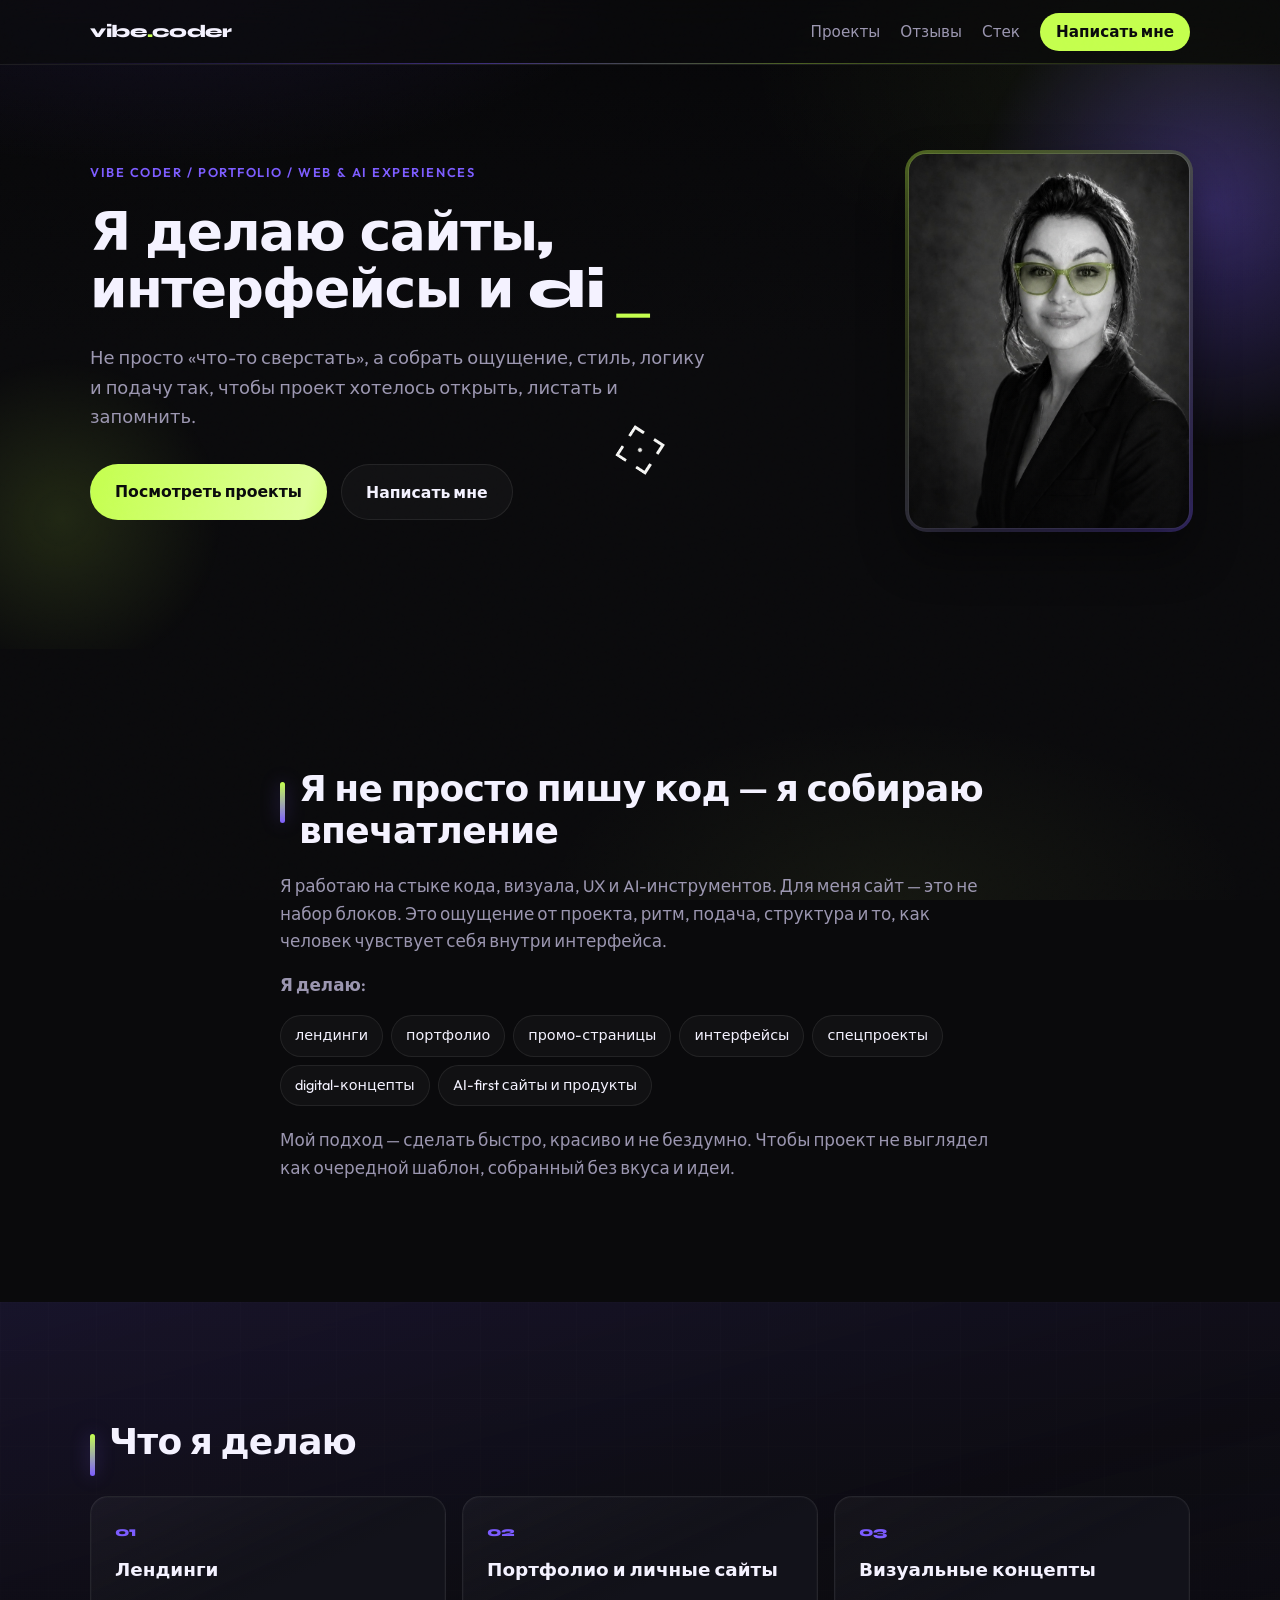
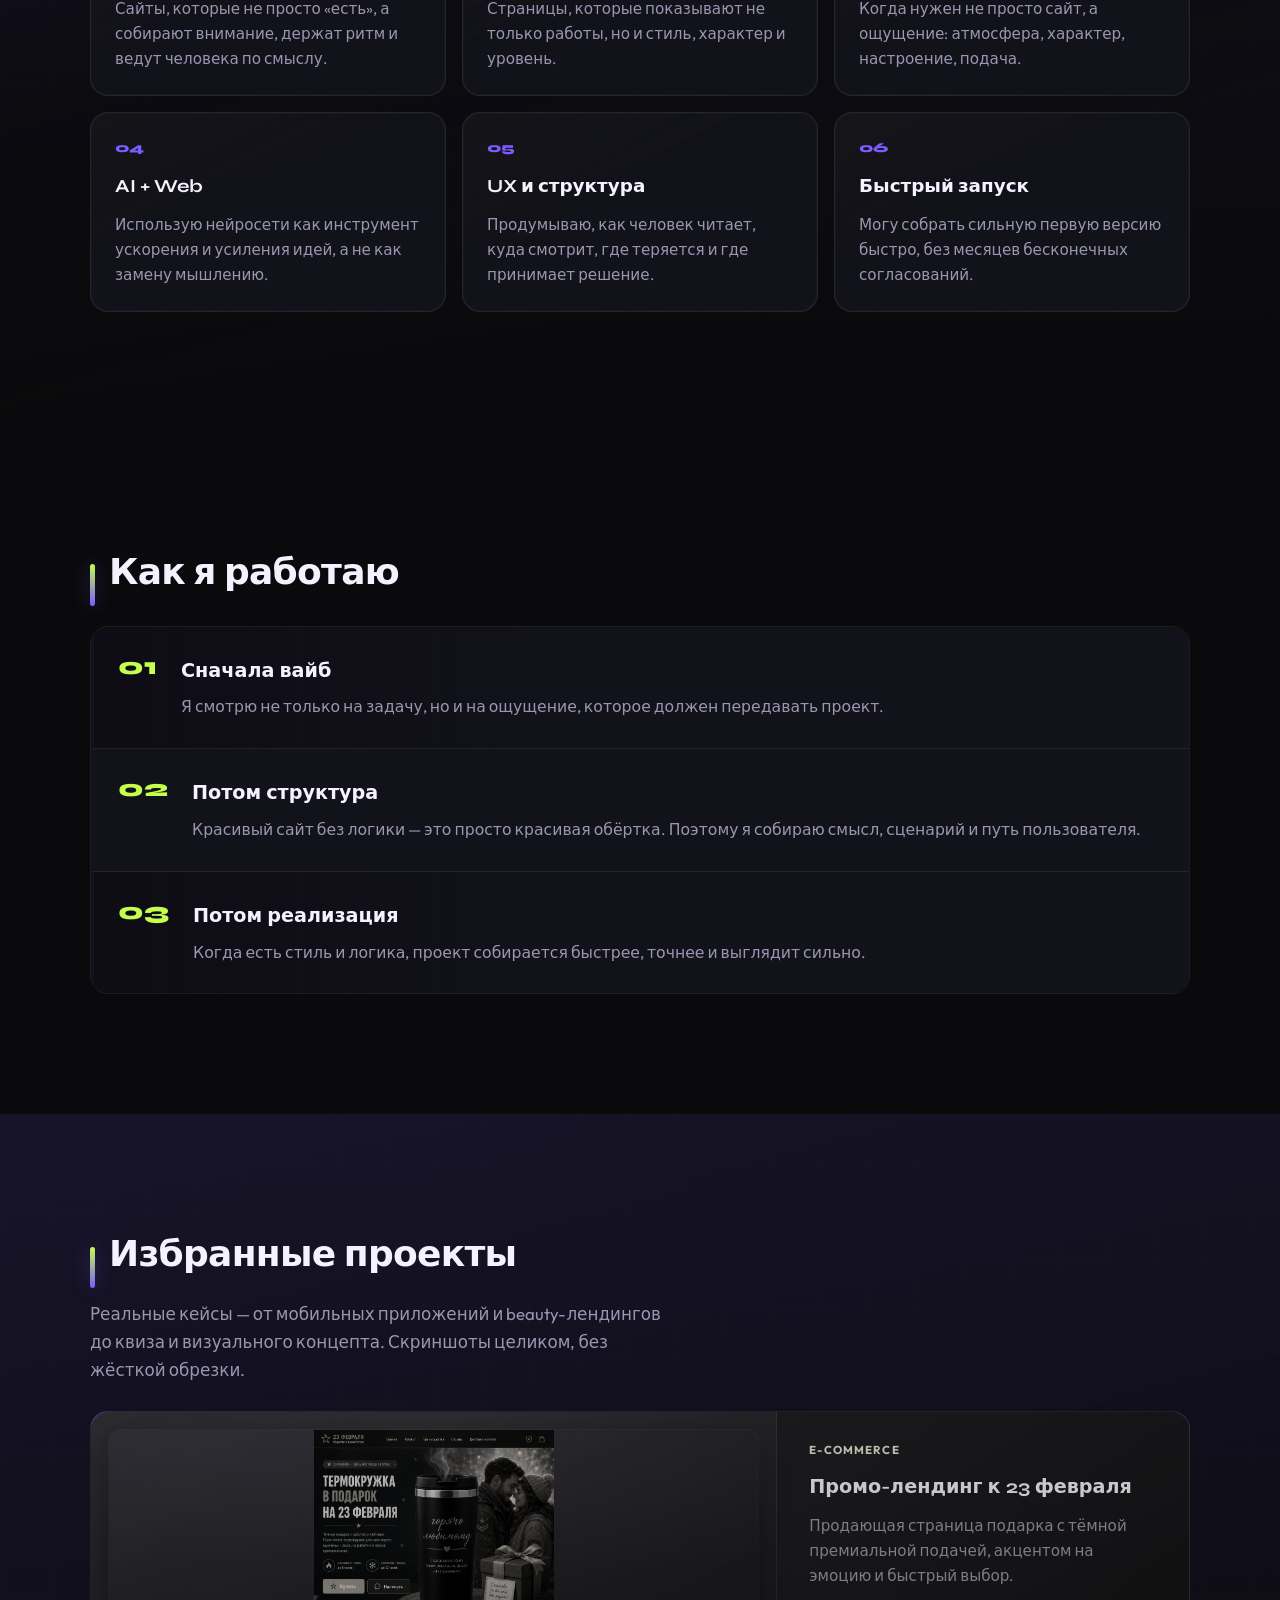
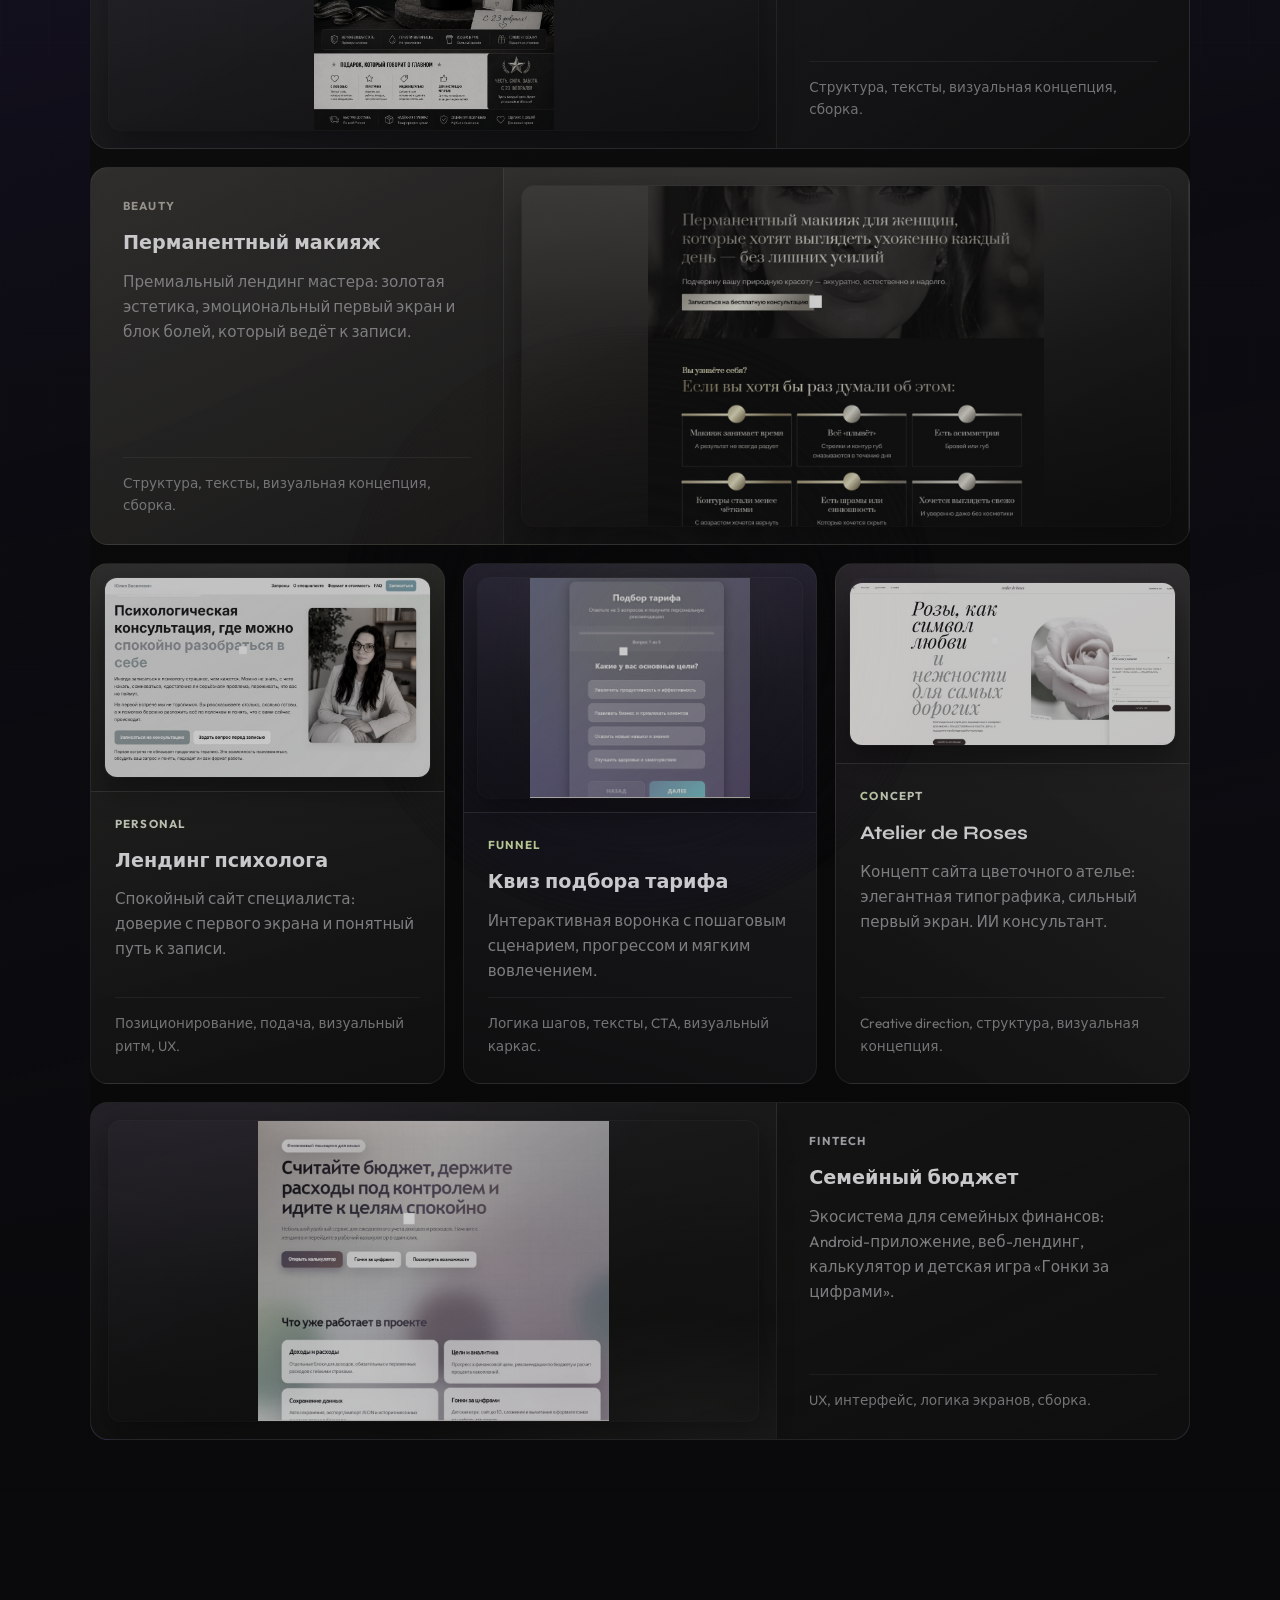
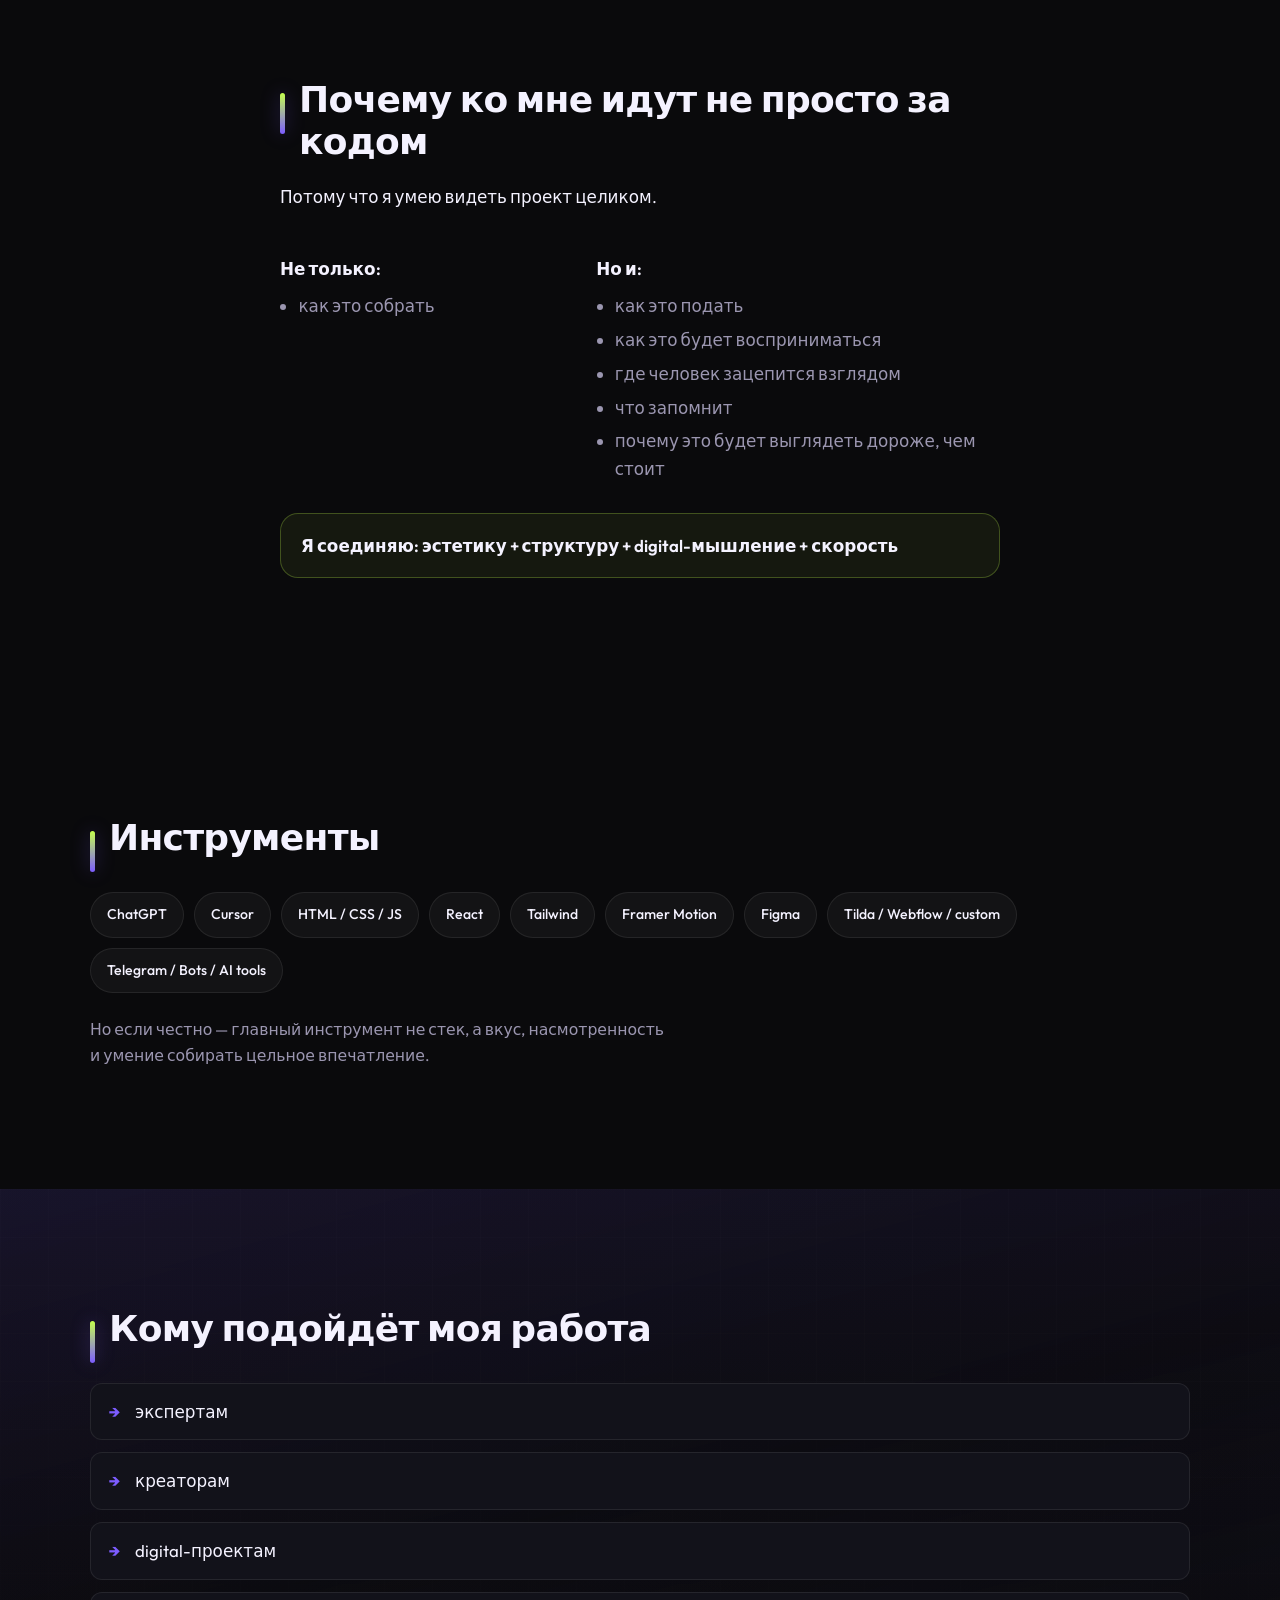
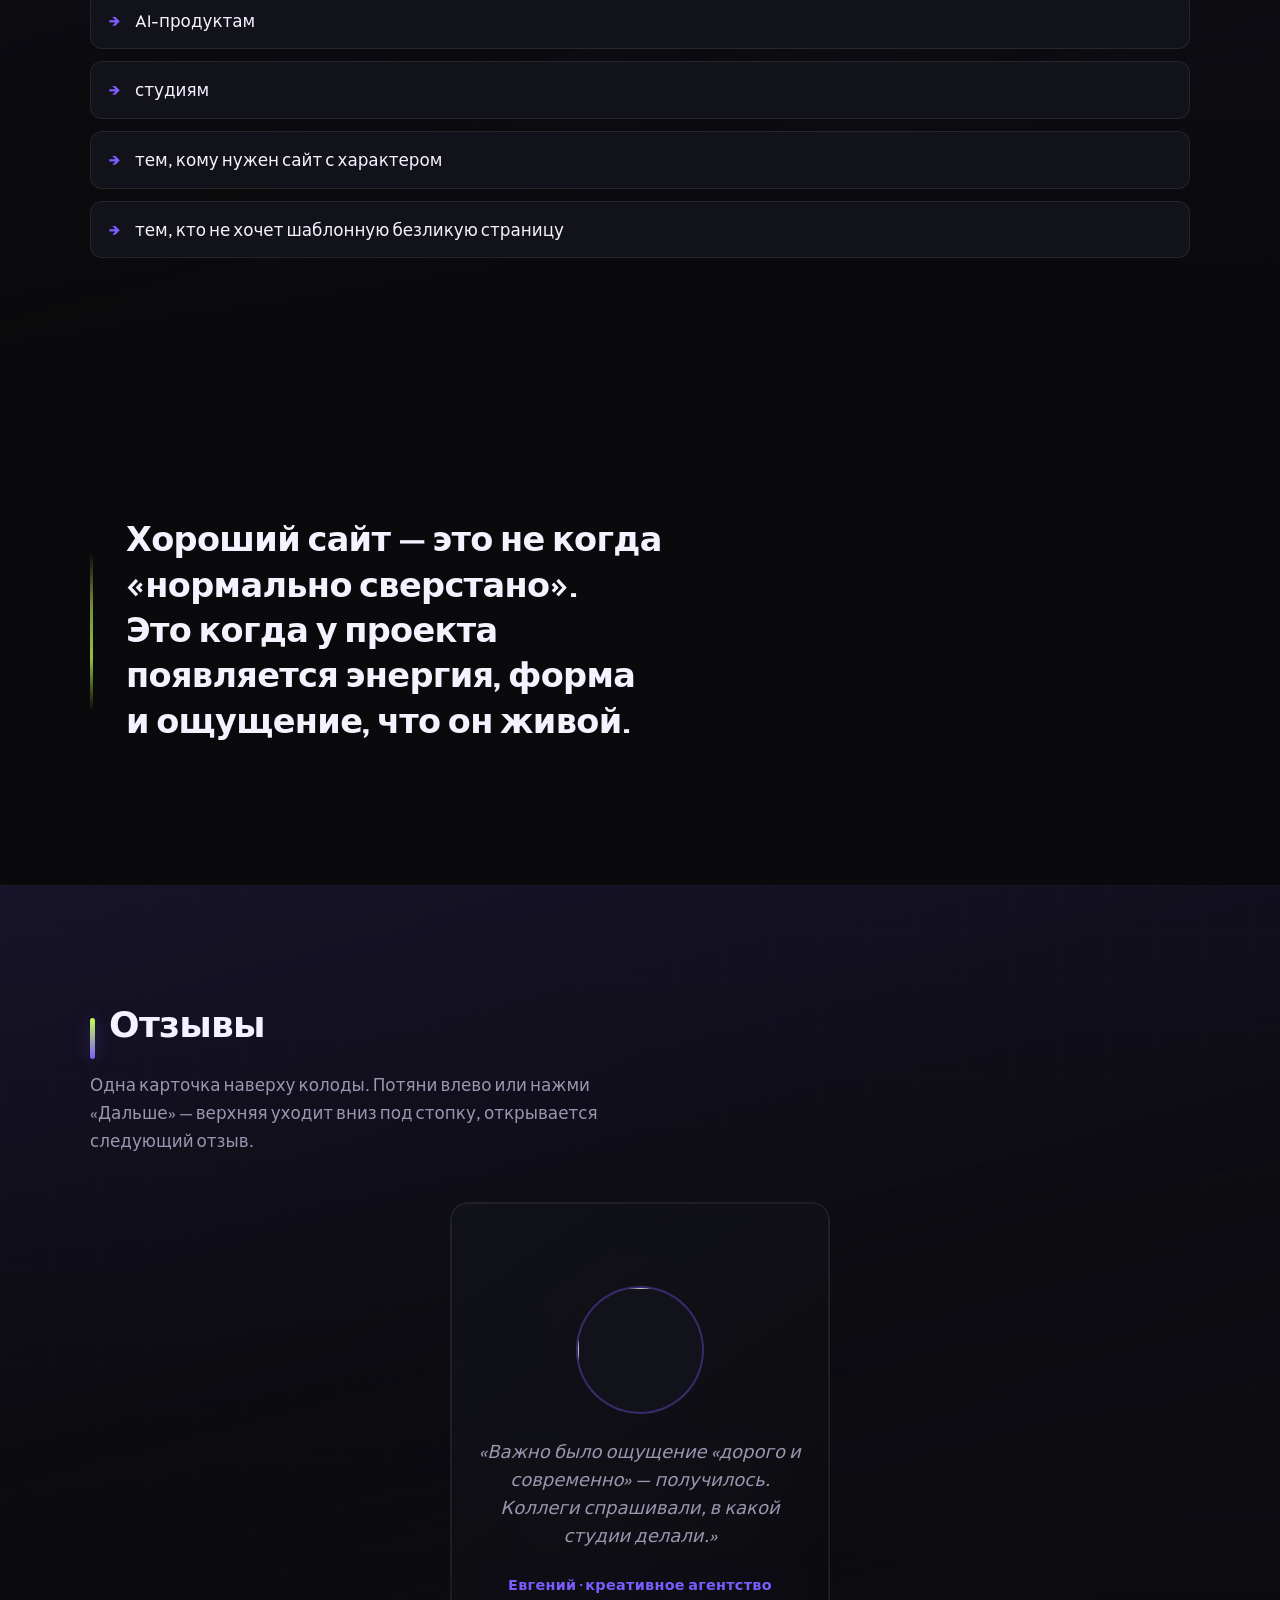
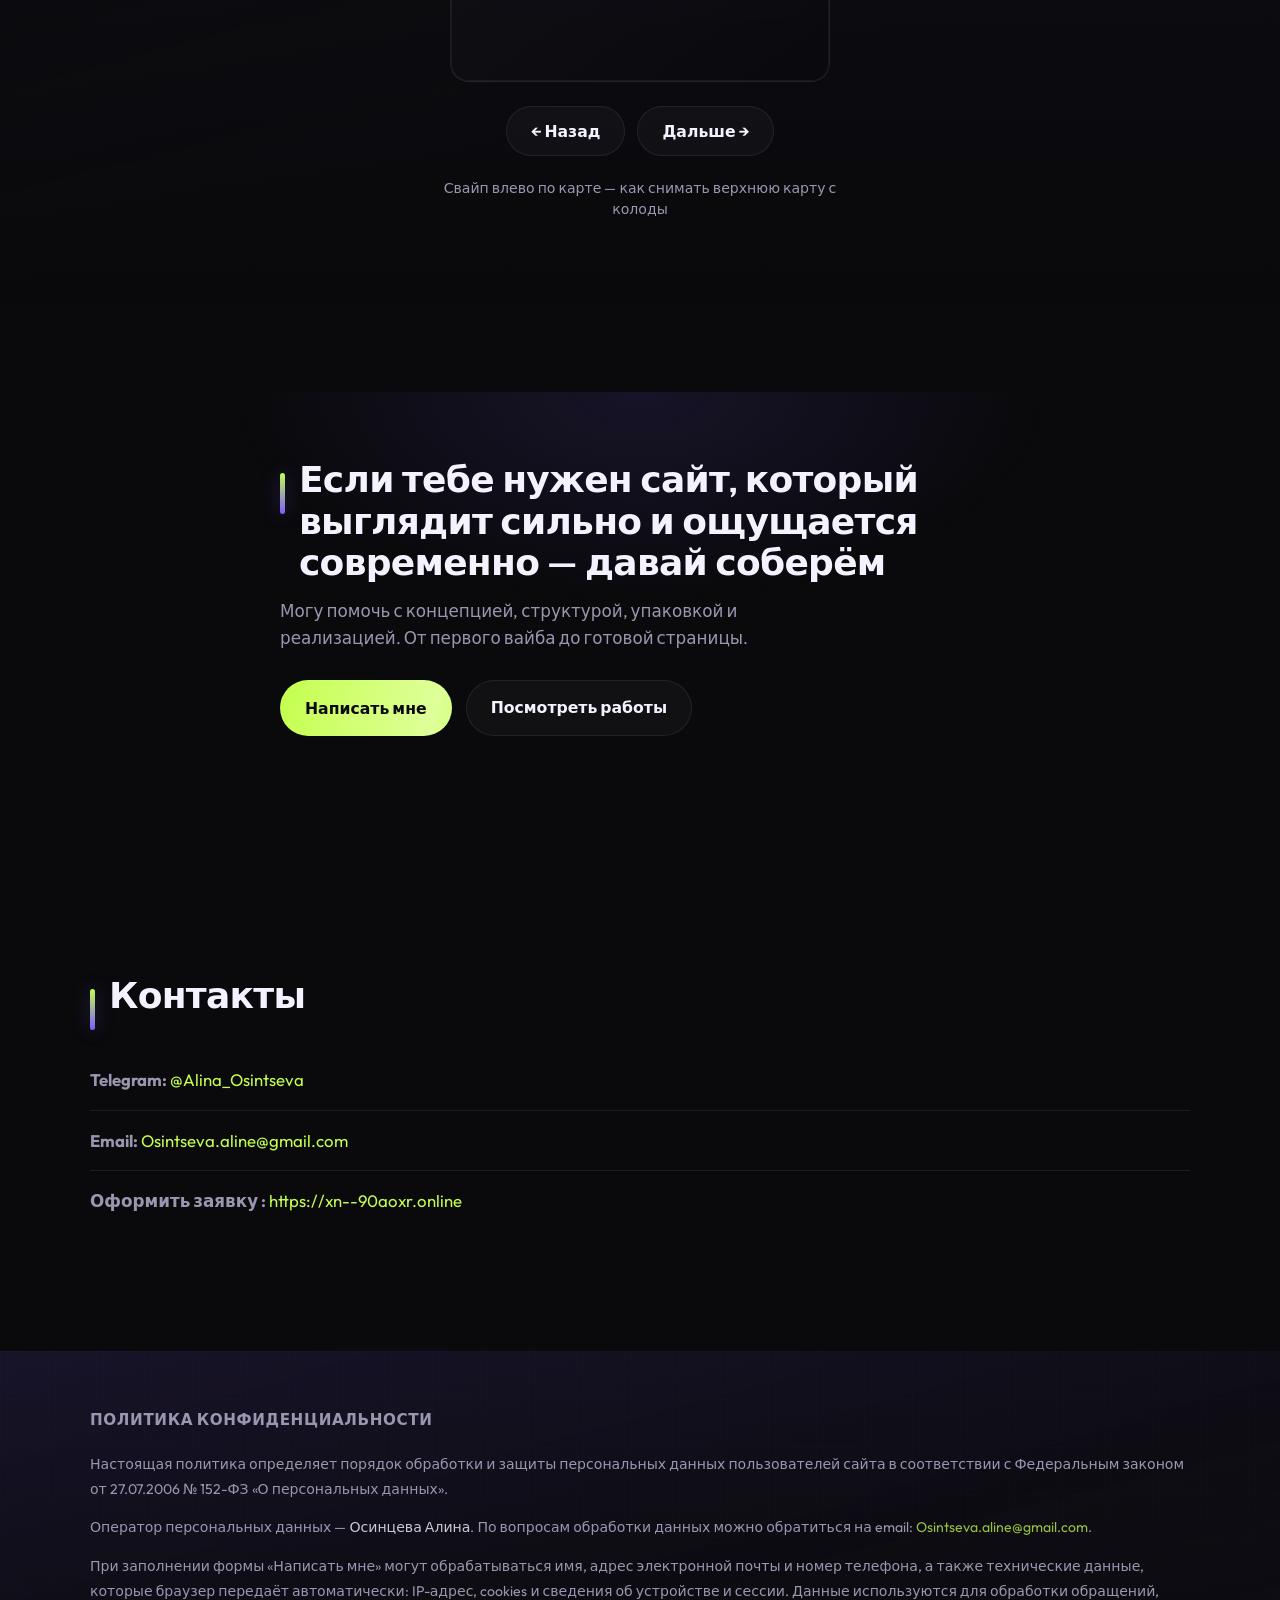
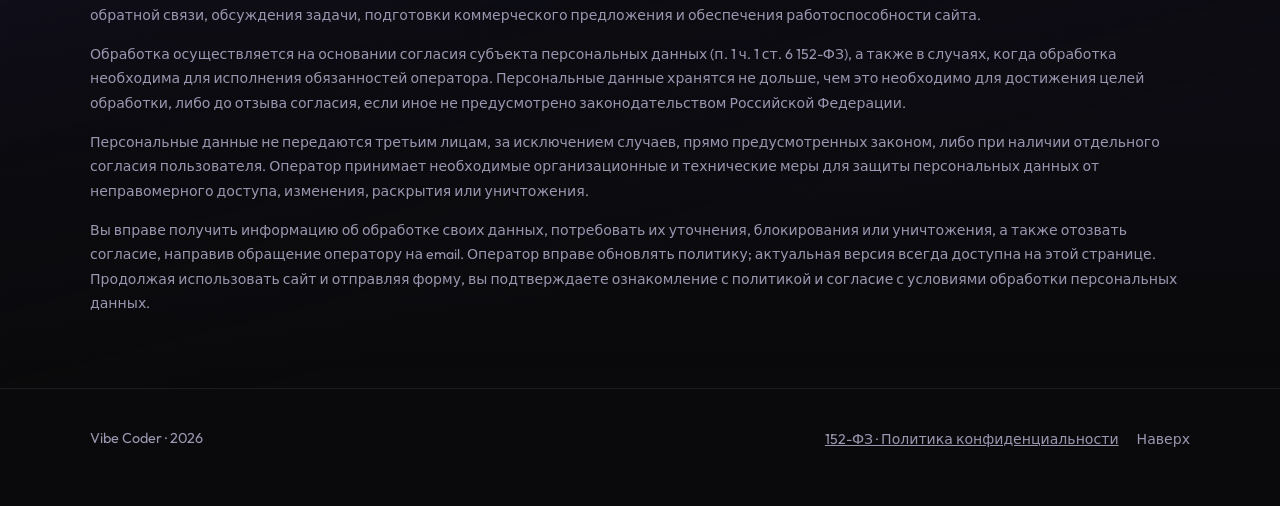
==== commit 4fff86ac: "Добавить админку и JSON-управление контентом портфолио. Контент вынесен в data/content.json, сайт по" ====
--- a/index.html
+++ b/index.html
@@ -9,6 +9,7 @@
   <link rel="preconnect" href="https://fonts.gstatic.com" crossorigin>
   <link href="https://fonts.googleapis.com/css2?family=Syne:wght@500;600;700;800&family=Outfit:wght@400;500;600;700&display=swap" rel="stylesheet">
   <link rel="stylesheet" href="styles.css">
+  <script defer src="js/content-loader.js"></script>
   <script defer src="https://cdn.jsdelivr.net/npm/gsap@3.12.5/dist/gsap.min.js"></script>
   <script defer src="target-cursor.js"></script>
   <script defer src="chroma-grid.js"></script>
@@ -592,12 +593,23 @@
       const btnNext = document.getElementById("testimonialsNext");
       if (!viewport) return;
 
-      const cards = Array.from(viewport.querySelectorAll(".testimonial-card"));
+      let cards = Array.from(viewport.querySelectorAll(".testimonial-card"));
       if (cards.length < 2) return;
 
       const reduceMotion = window.matchMedia("(prefers-reduced-motion: reduce)");
       /** Индексы карт снизу вверх: [низ, середина, верх] */
-      let deck = [0, 1, 2];
+      let deck = cards.map(function (_, i) { return i; });
+
+      function refreshCards() {
+        cards = Array.from(viewport.querySelectorAll(".testimonial-card"));
+        if (cards.length < 2) return;
+        deck = cards.map(function (_, i) { return i; });
+        busy = false;
+        clearTransforms();
+        assignLayers();
+      }
+
+      document.addEventListener("testimonials:updated", refreshCards);
       let busy = false;
       let pointerId = null;
       let dragStartX = 0;
@@ -806,12 +818,21 @@
       const heroSection = document.querySelector(".hero");
       if (!contentEl || !cursorEl || !containerEl || !heroSection) return;
 
-      const texts = [
+      let texts = [
         "Я делаю сайты, интерфейсы и digital-проекты, которые выглядят как вайб, а работают как система",
         "Собираю интерфейсы с ритмом и смыслом — чтобы проект хотелось листать и возвращаться."
       ];
-      const highlightWord = "вайб";
+      let highlightWord = "вайб";
       const highlightIndex = 0;
+
+      document.addEventListener("portfolio:content-ready", function (e) {
+        if (e.detail && e.detail.hero) {
+          if (e.detail.hero.typewriter && e.detail.hero.typewriter.length) {
+            texts = e.detail.hero.typewriter;
+          }
+          if (e.detail.hero.highlightWord) highlightWord = e.detail.hero.highlightWord;
+        }
+      });
 
       const typingSpeed = 75;
       const pauseDuration = 1500;
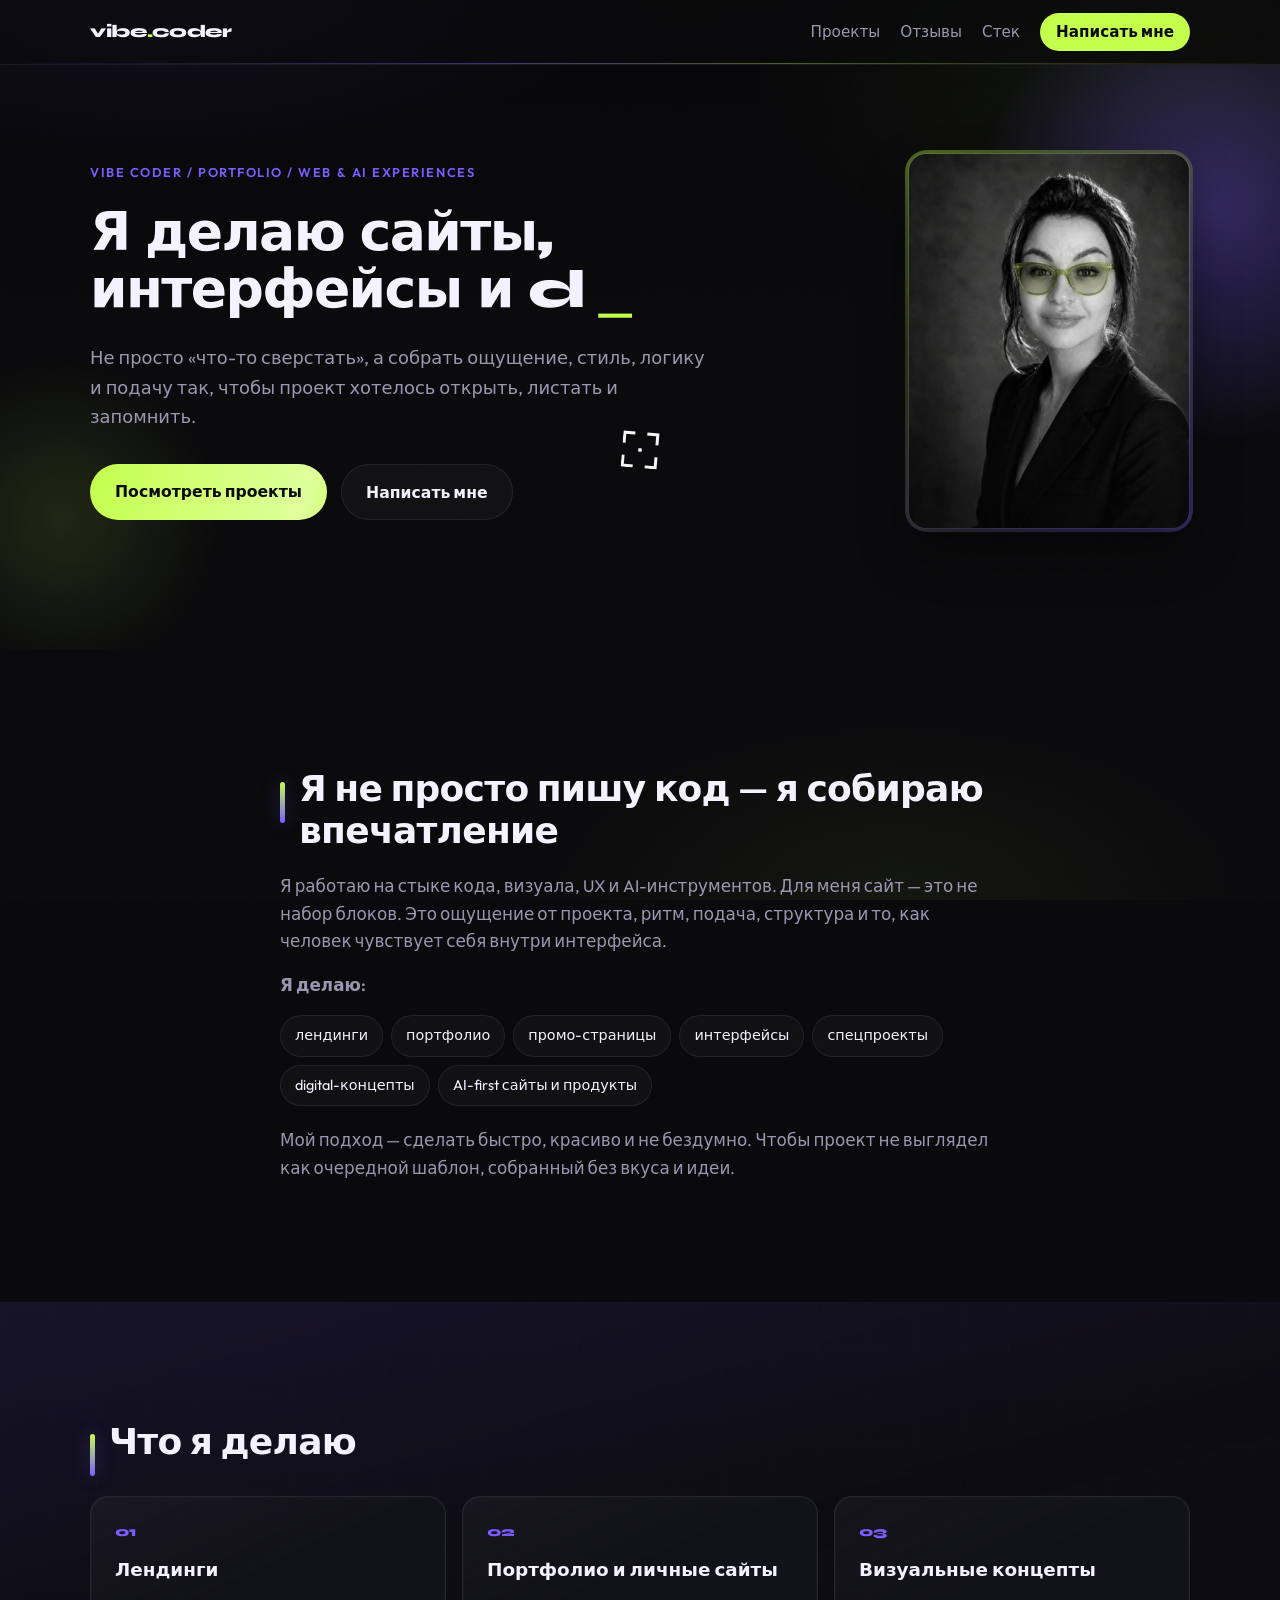
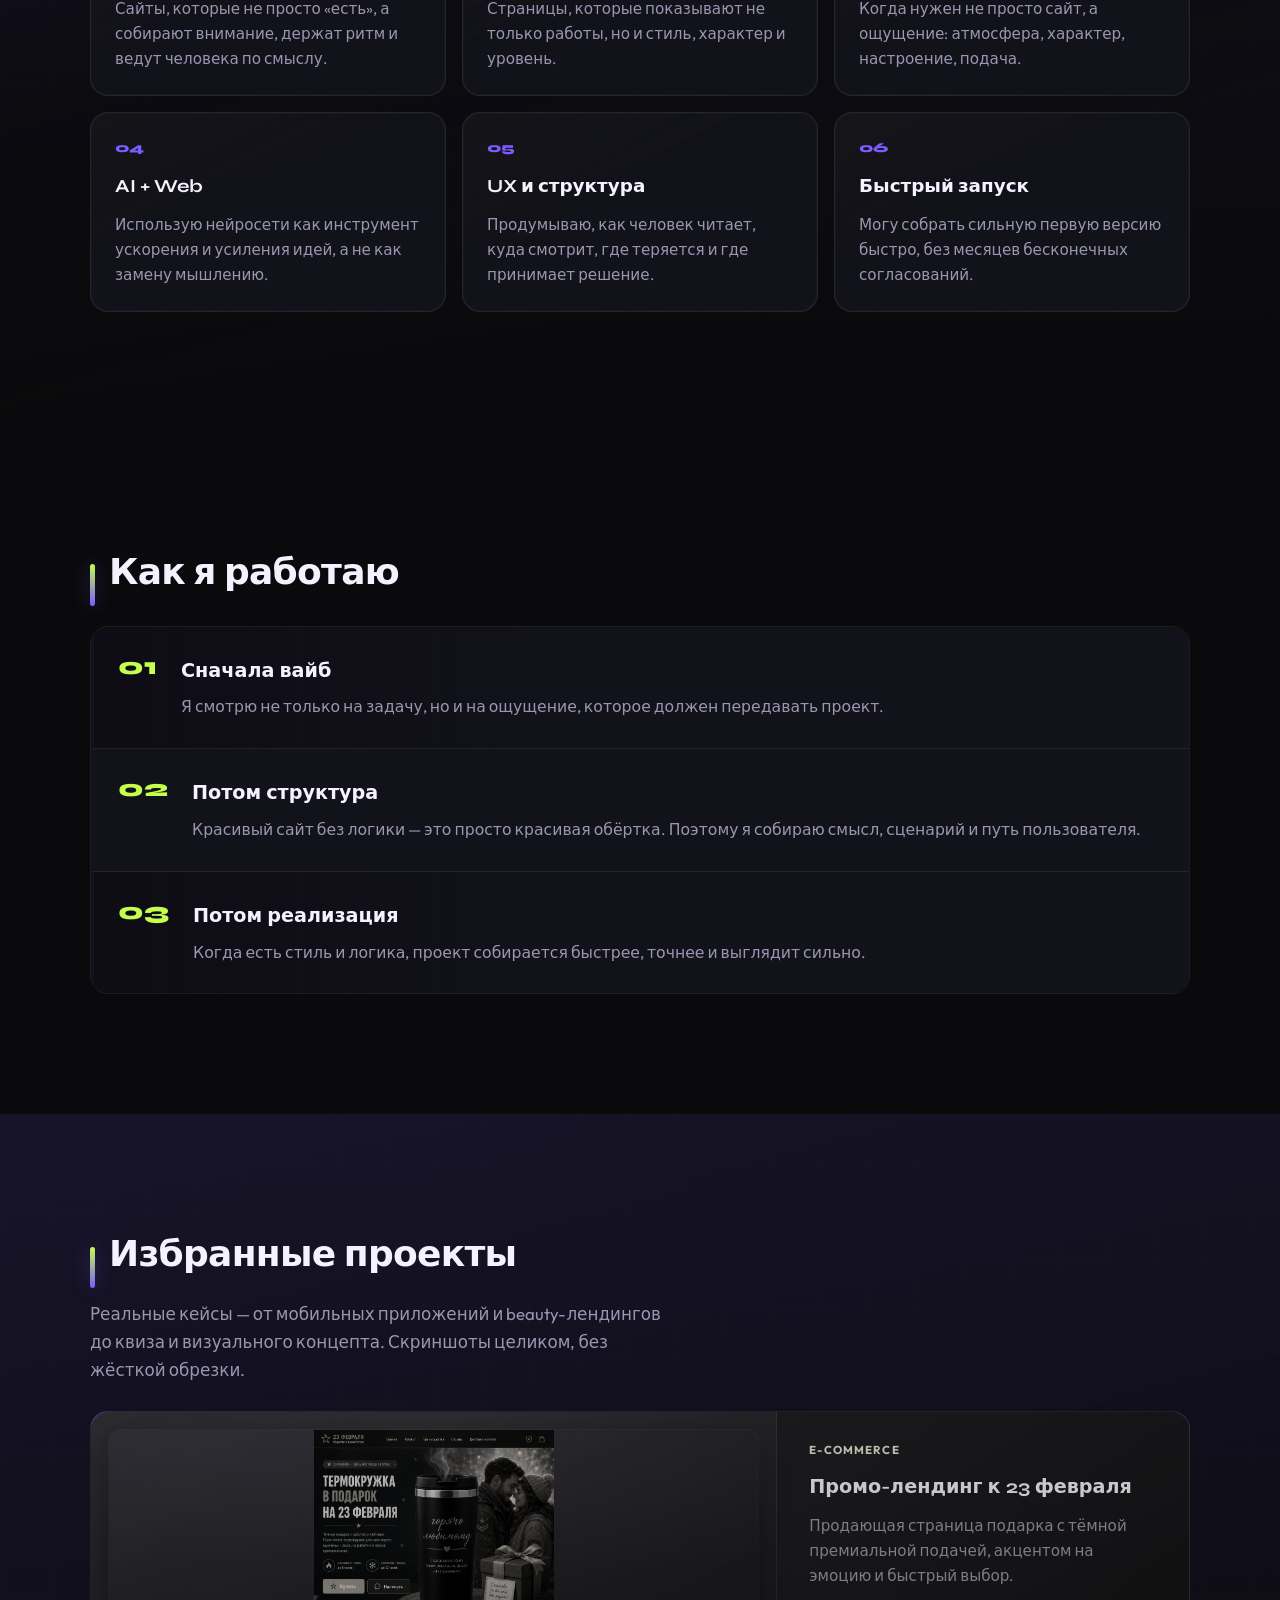
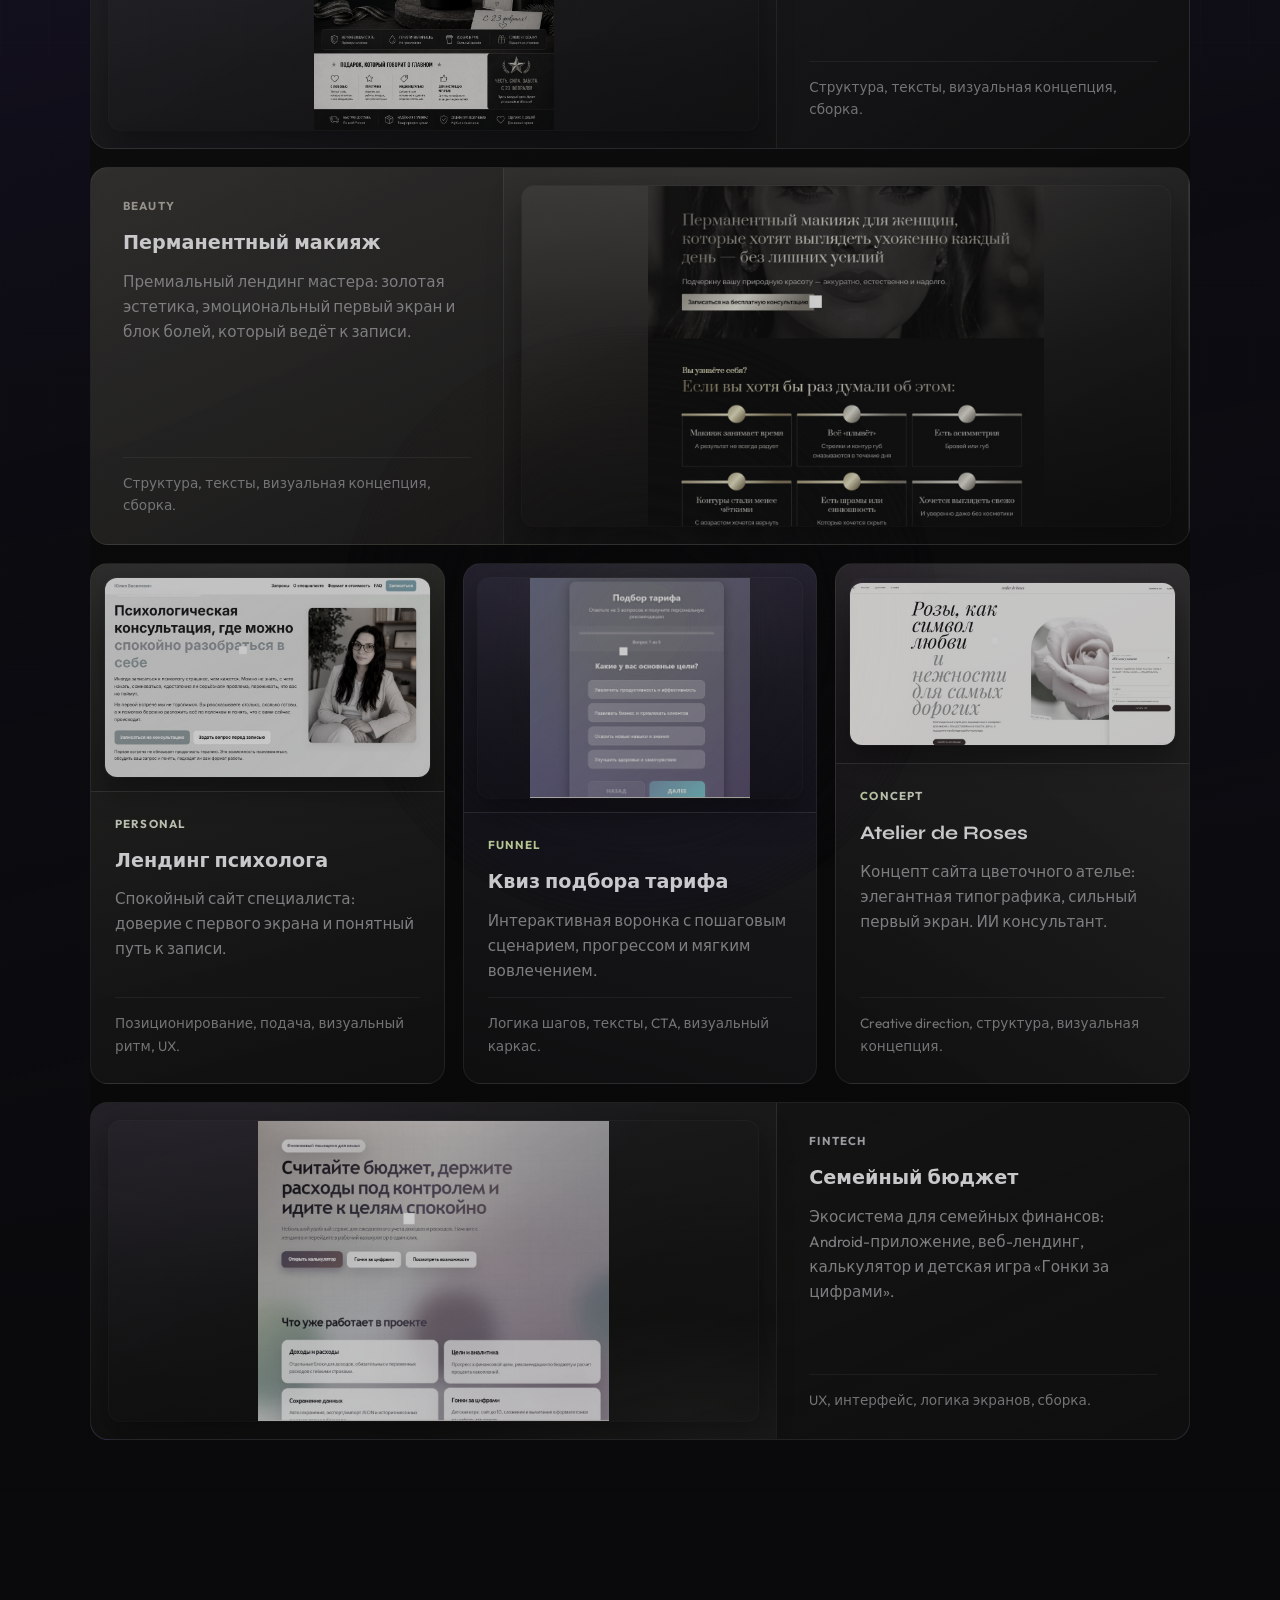
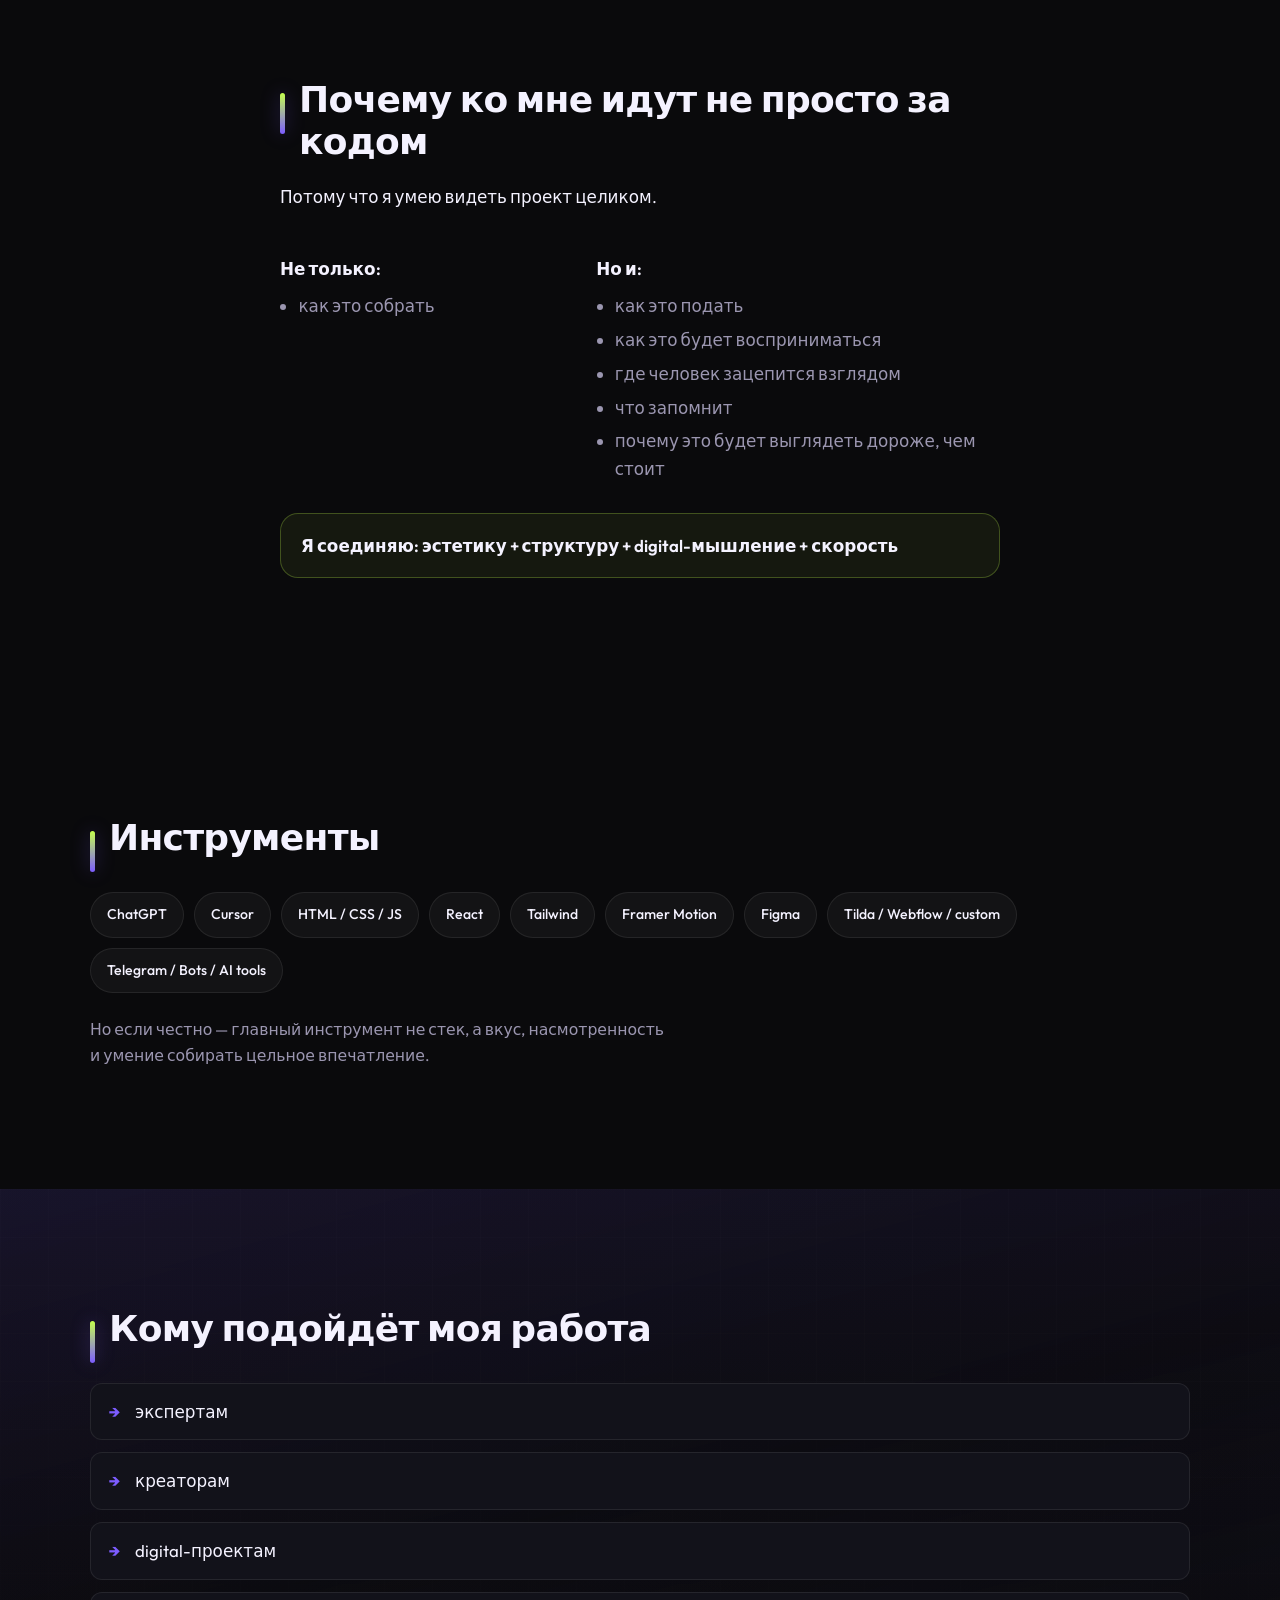
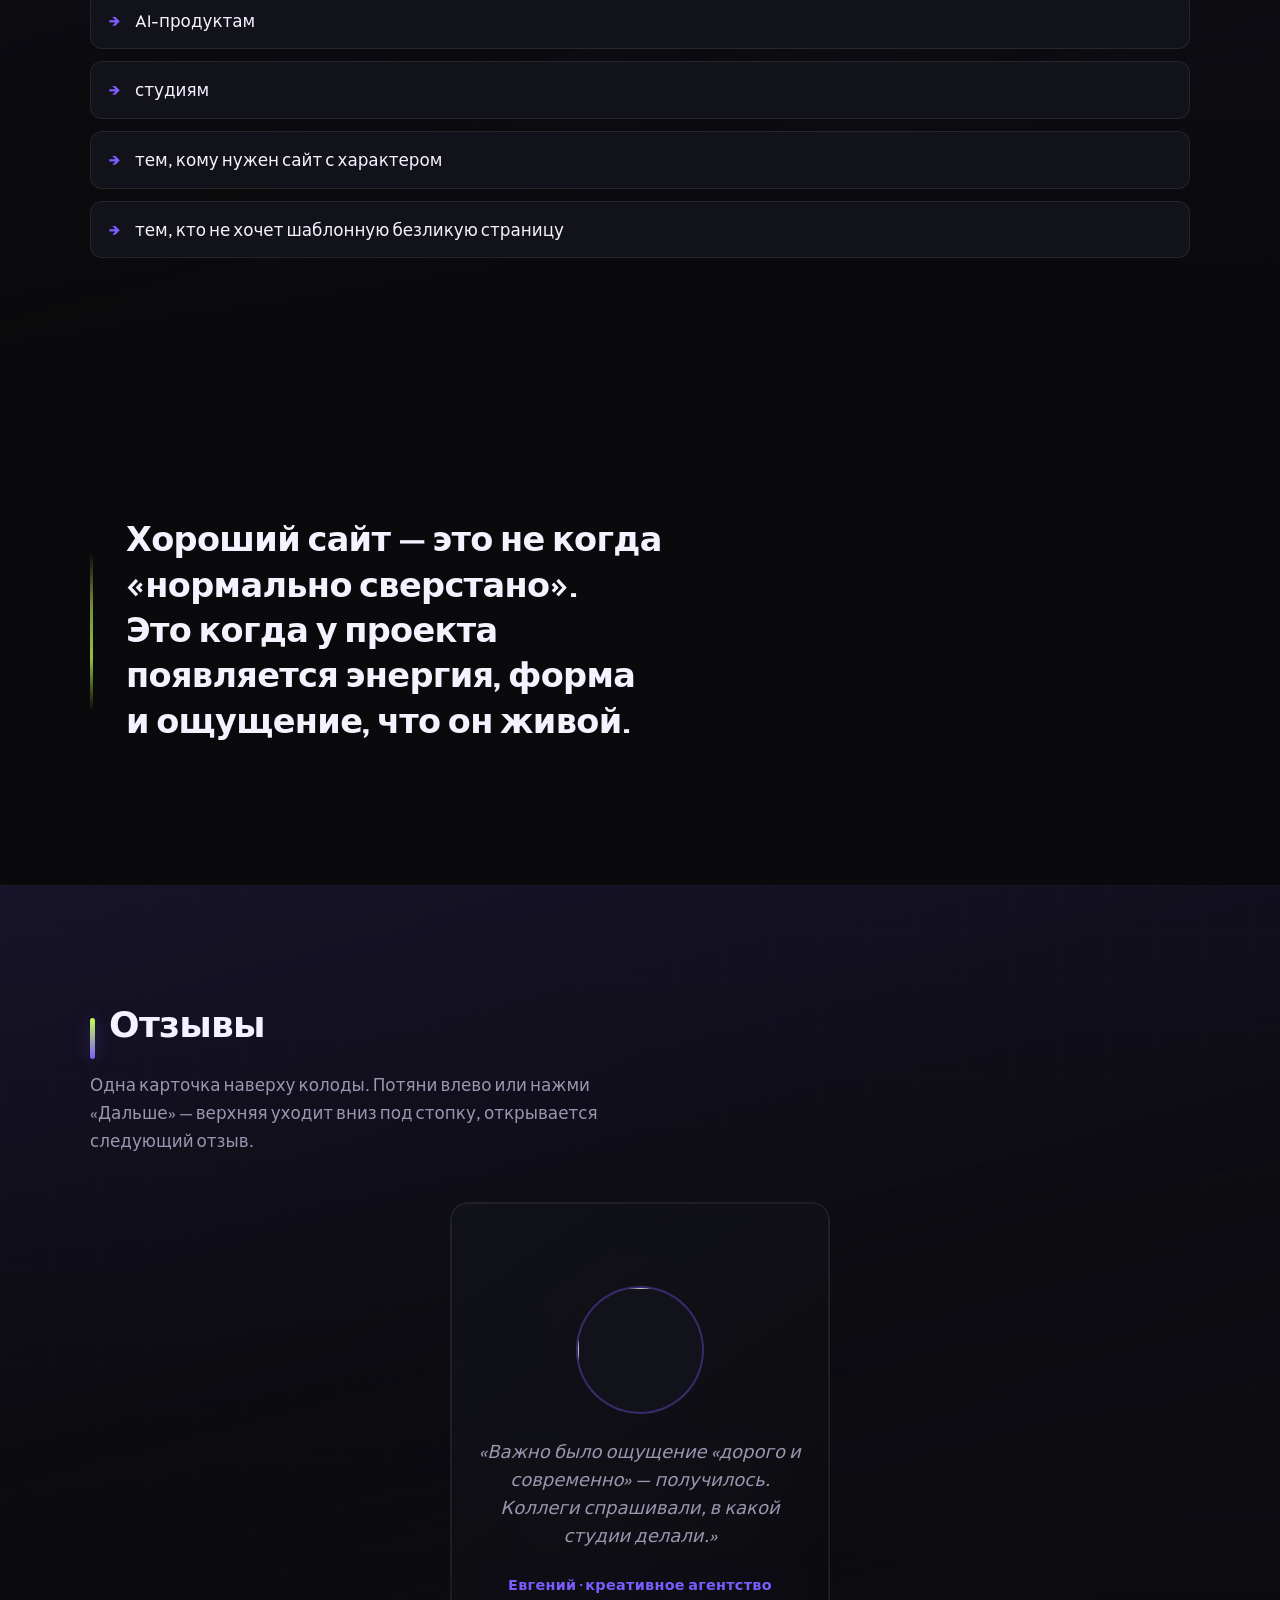
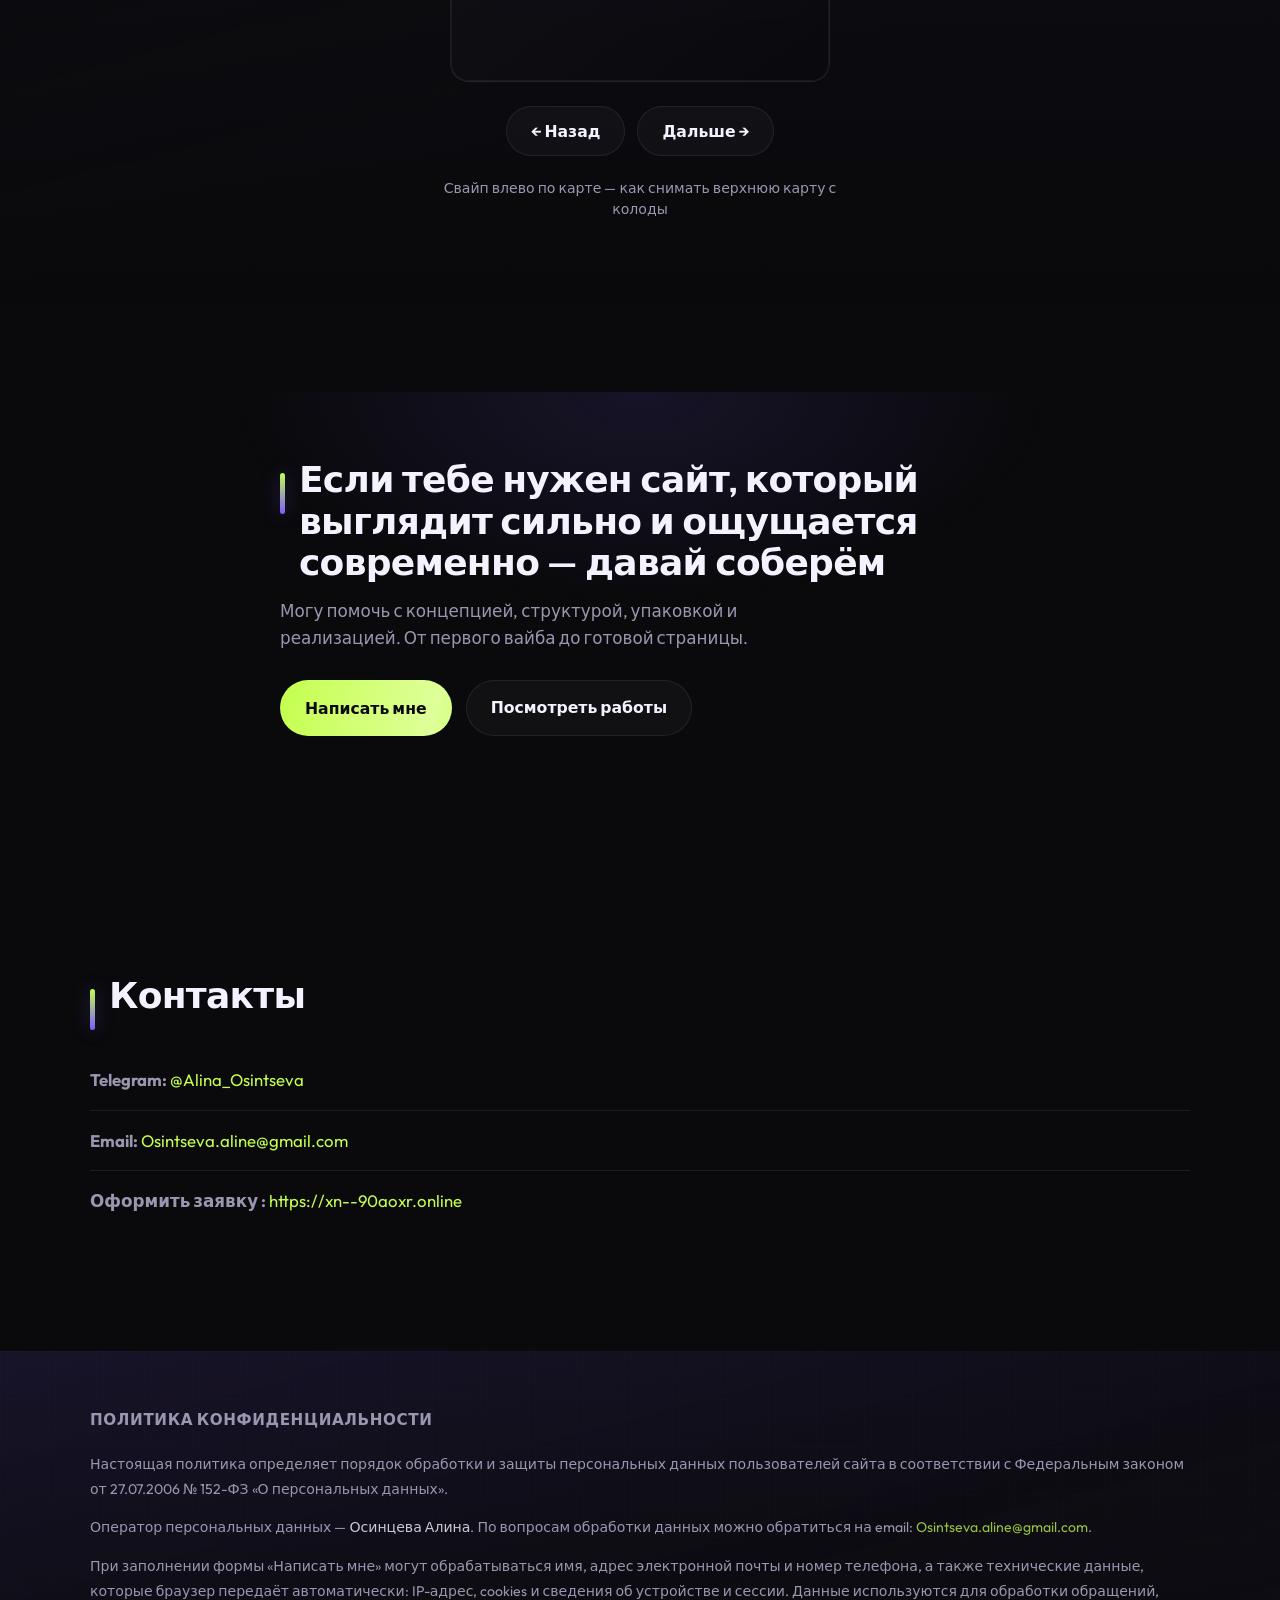
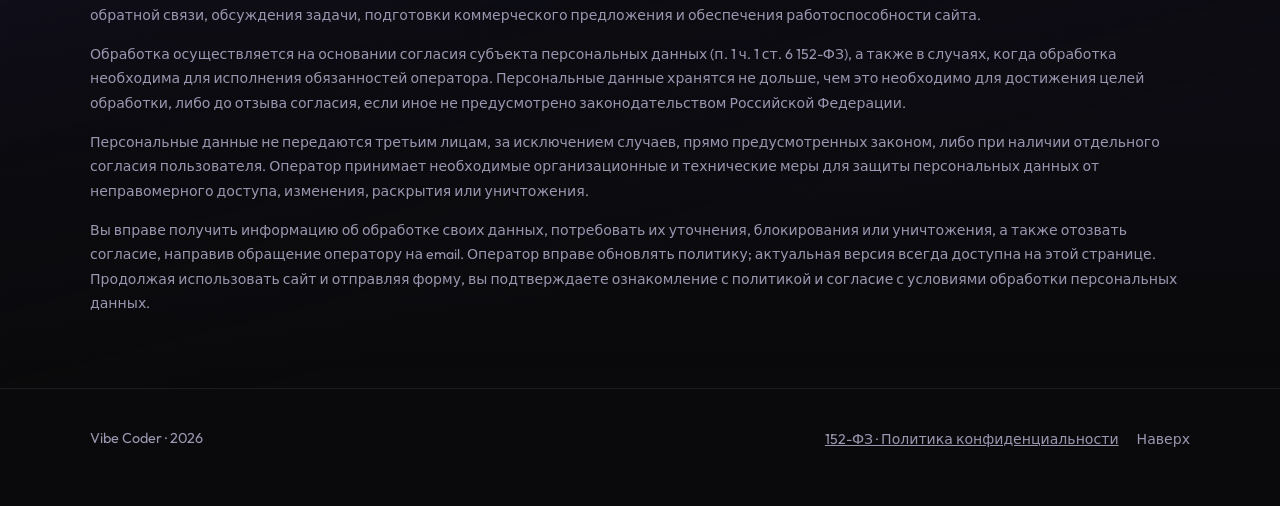
==== commit b07a3968: "Добавить отправку заявок и вкладку «Заявки» в админке. Форма «Написать мне» отправляет данные через " ====
--- a/index.html
+++ b/index.html
@@ -955,136 +955,7 @@
       );
     })();
   </script>
-  <script>
-    (function () {
-      const modal = document.getElementById("contactModal");
-      const form = document.getElementById("contactForm");
-      const errorEl = document.getElementById("contactFormError");
-      const successEl = document.getElementById("contactFormSuccess");
-      if (!modal || !form) return;
-
-      const openTriggers = document.querySelectorAll("[data-open-contact]");
-      const closeTriggers = modal.querySelectorAll("[data-close-contact]");
-      let lastFocus = null;
-
-      function showError(msg) {
-        if (!errorEl) return;
-        errorEl.textContent = msg;
-        errorEl.hidden = !msg;
-      }
-
-      function openModal() {
-        lastFocus = document.activeElement;
-        modal.hidden = false;
-        modal.setAttribute("aria-hidden", "false");
-        requestAnimationFrame(function () {
-          modal.classList.add("is-open");
-        });
-        document.body.classList.add("contact-modal-open");
-        const first = form.querySelector("input:not([type='checkbox'])");
-        window.setTimeout(function () {
-          if (first && typeof first.focus === "function") {
-            try {
-              first.focus({ preventScroll: true });
-            } catch (err) {
-              first.focus();
-            }
-          }
-        }, 80);
-      }
-
-      function closeModal() {
-        modal.classList.remove("is-open");
-        modal.setAttribute("aria-hidden", "true");
-        document.body.classList.remove("contact-modal-open");
-        showError("");
-        window.setTimeout(function () {
-          if (!modal.classList.contains("is-open")) {
-            modal.hidden = true;
-          }
-        }, 360);
-        if (lastFocus && typeof lastFocus.focus === "function") {
-          lastFocus.focus();
-        }
-      }
-
-      function resetFormState() {
-        form.reset();
-        modal.classList.remove("contact-modal--success");
-        form.hidden = false;
-        if (successEl) successEl.hidden = true;
-        form.querySelectorAll(".is-invalid").forEach(function (el) {
-          el.classList.remove("is-invalid");
-        });
-        showError("");
-      }
-
-      openTriggers.forEach(function (btn) {
-        btn.addEventListener("click", function (e) {
-          e.preventDefault();
-          resetFormState();
-          openModal();
-        });
-      });
-
-      closeTriggers.forEach(function (el) {
-        el.addEventListener("click", closeModal);
-      });
-
-      modal.addEventListener("click", function (e) {
-        if (e.target === modal.querySelector(".contact-modal__backdrop")) {
-          closeModal();
-        }
-      });
-
-      document.addEventListener("keydown", function (e) {
-        if (e.key === "Escape" && modal.classList.contains("is-open")) {
-          closeModal();
-        }
-      });
-
-      form.addEventListener("submit", function (e) {
-        e.preventDefault();
-        showError("");
-        form.querySelectorAll(".is-invalid").forEach(function (el) {
-          el.classList.remove("is-invalid");
-        });
-
-        const name = form.querySelector("#contactName");
-        const email = form.querySelector("#contactEmail");
-        const phone = form.querySelector("#contactPhone");
-        const consent = form.querySelector("#contactConsent");
-
-        if (!name.value.trim()) {
-          name.classList.add("is-invalid");
-          showError("Укажите имя.");
-          name.focus();
-          return;
-        }
-        if (!email.value.trim() || !email.checkValidity()) {
-          email.classList.add("is-invalid");
-          showError("Укажите корректный email.");
-          email.focus();
-          return;
-        }
-        if (!phone.value.trim()) {
-          phone.classList.add("is-invalid");
-          showError("Укажите номер телефона.");
-          phone.focus();
-          return;
-        }
-        if (!consent.checked) {
-          showError("Нужно дать согласие на обработку персональных данных.");
-          consent.focus();
-          return;
-        }
-
-        modal.classList.add("contact-modal--success");
-        form.hidden = true;
-        if (successEl) successEl.hidden = false;
-      });
-    })();
-  </script>
+  <script defer src="js/contact-form.js"></script>
   <script type="module" src="galaxy-bg.js"></script>
 </body>
 </html>
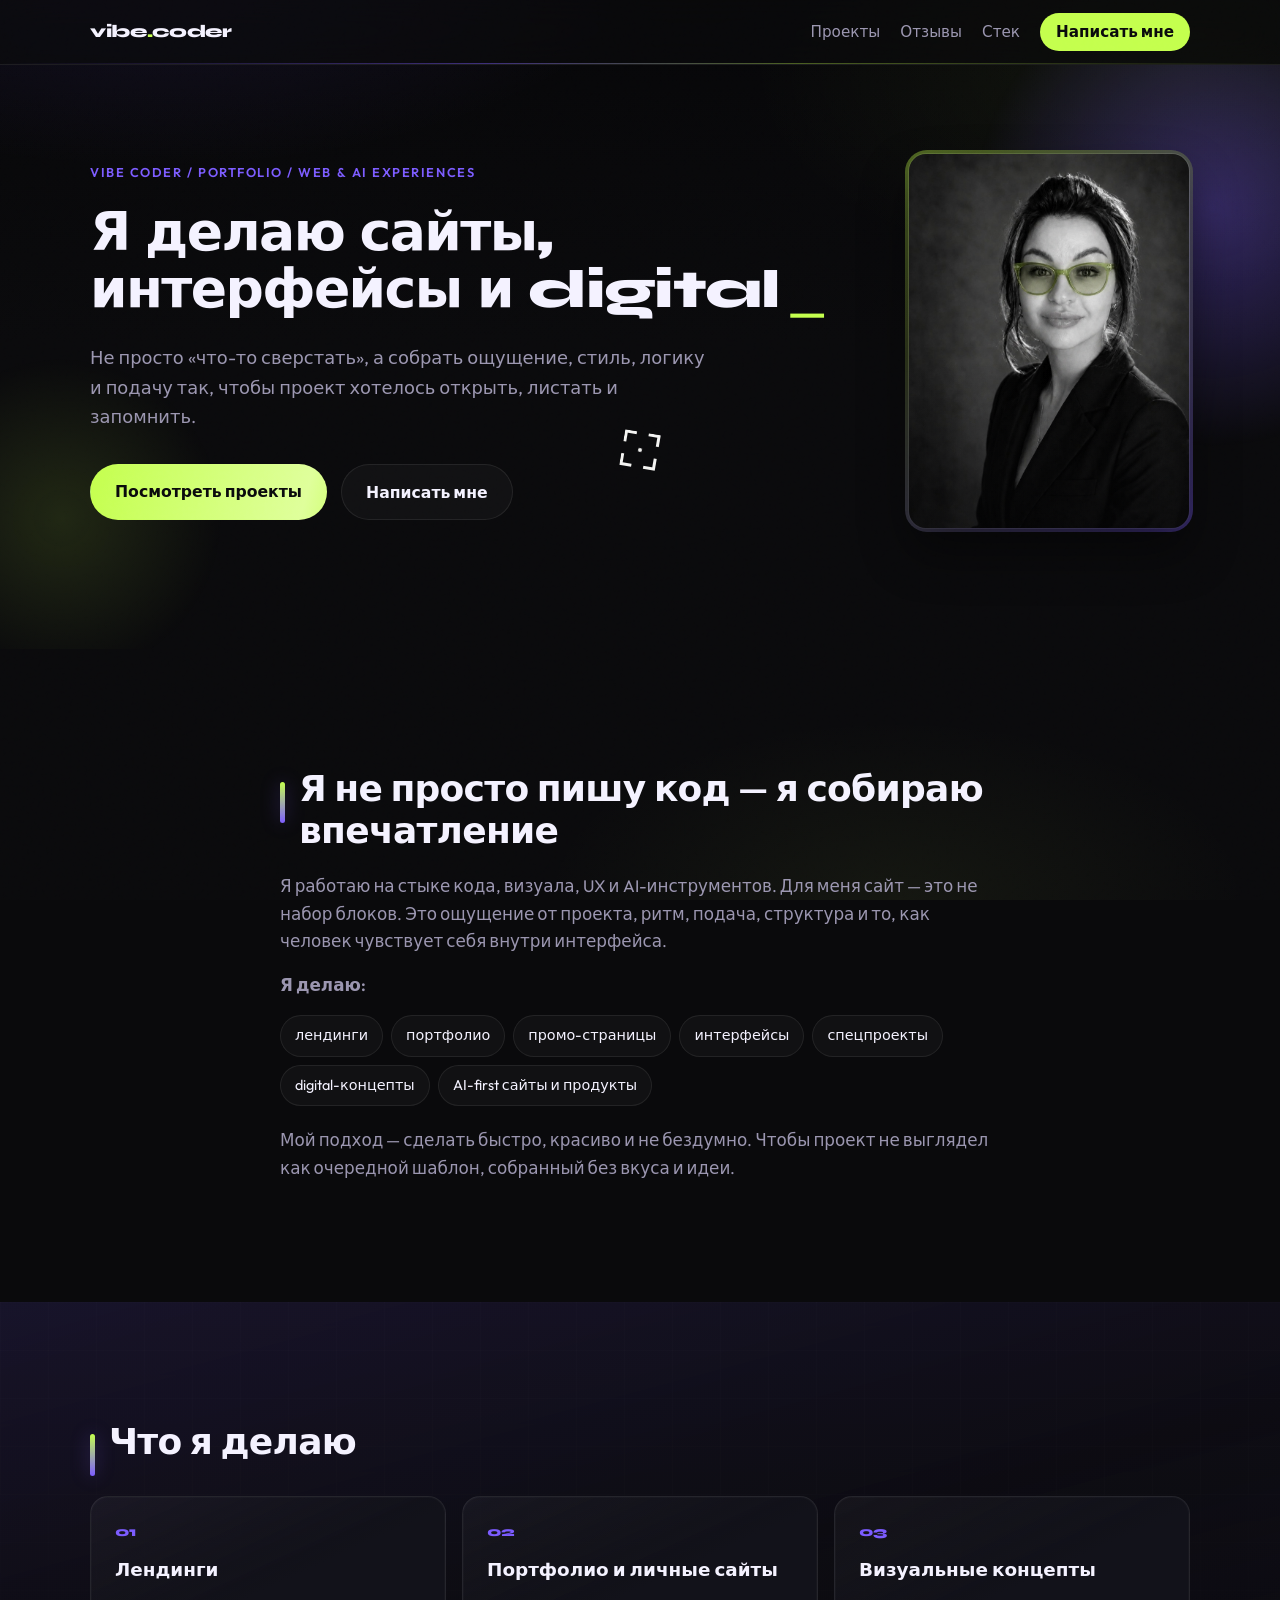
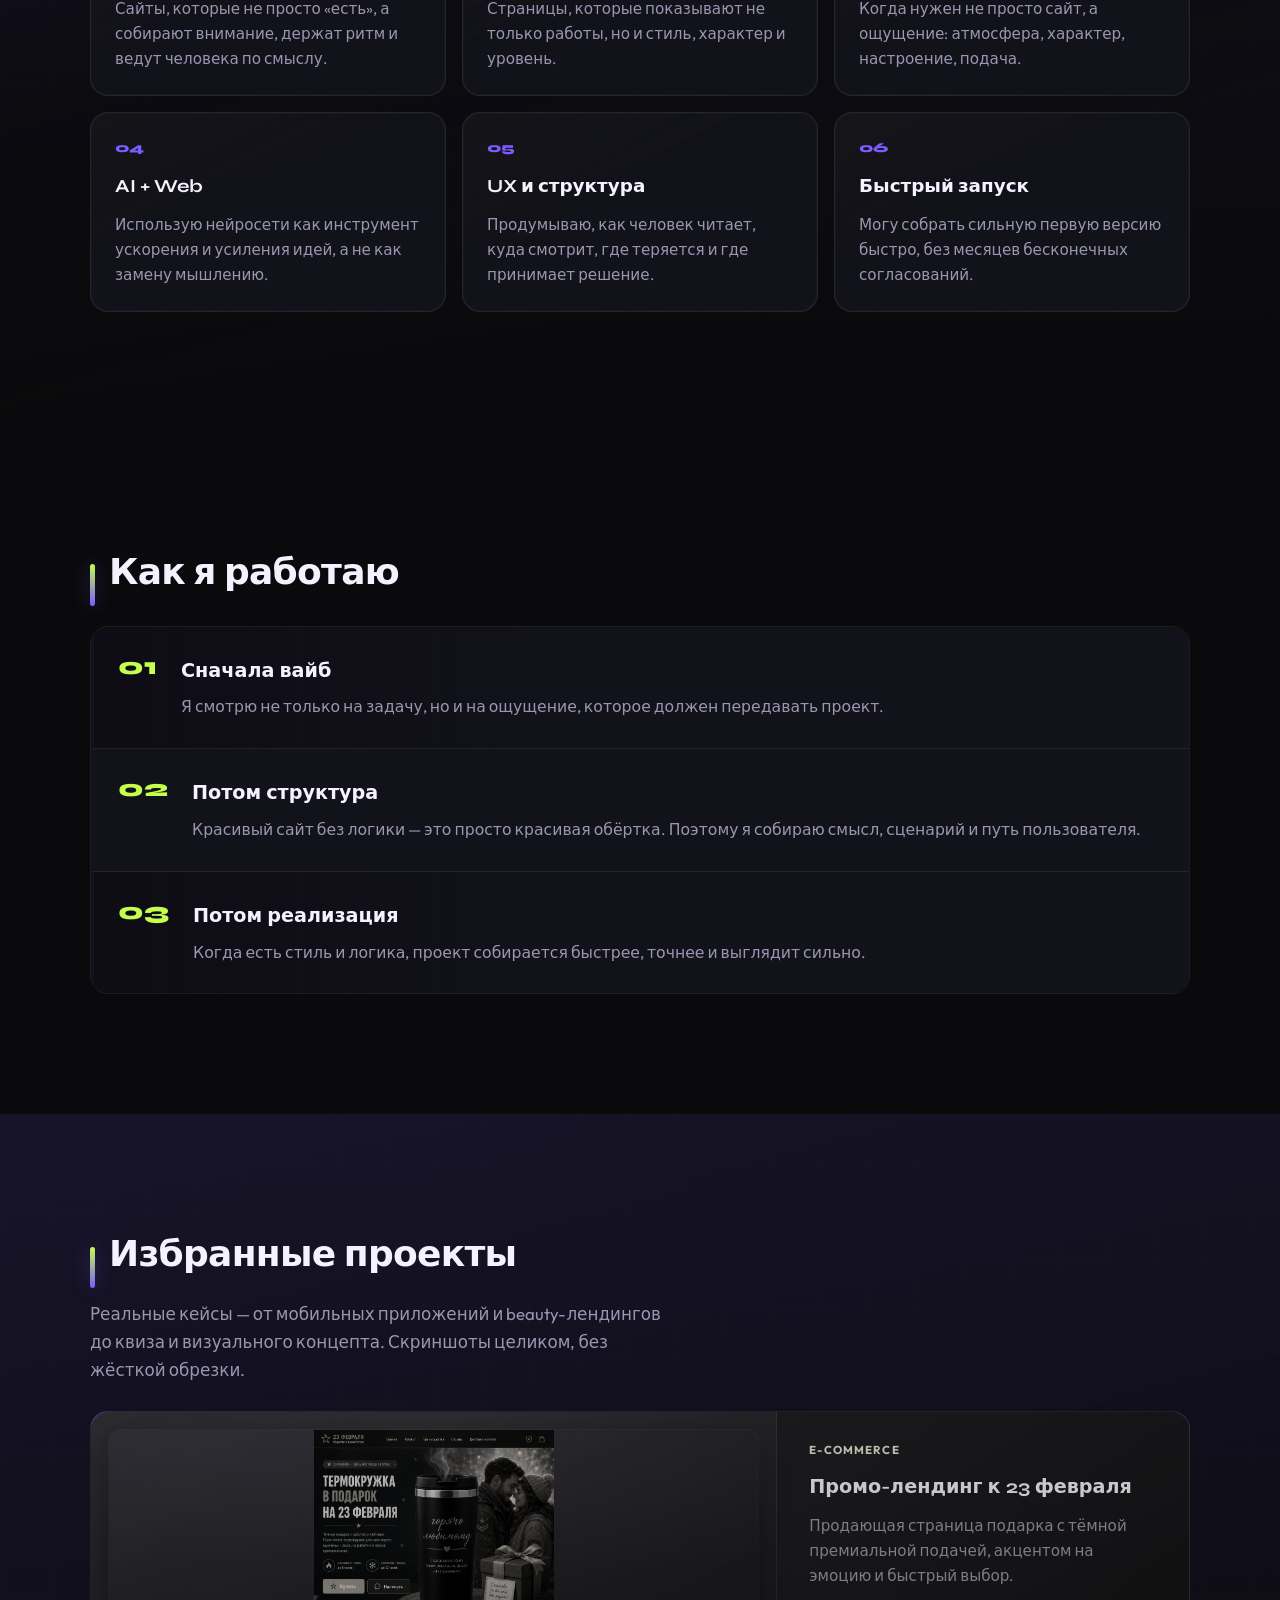
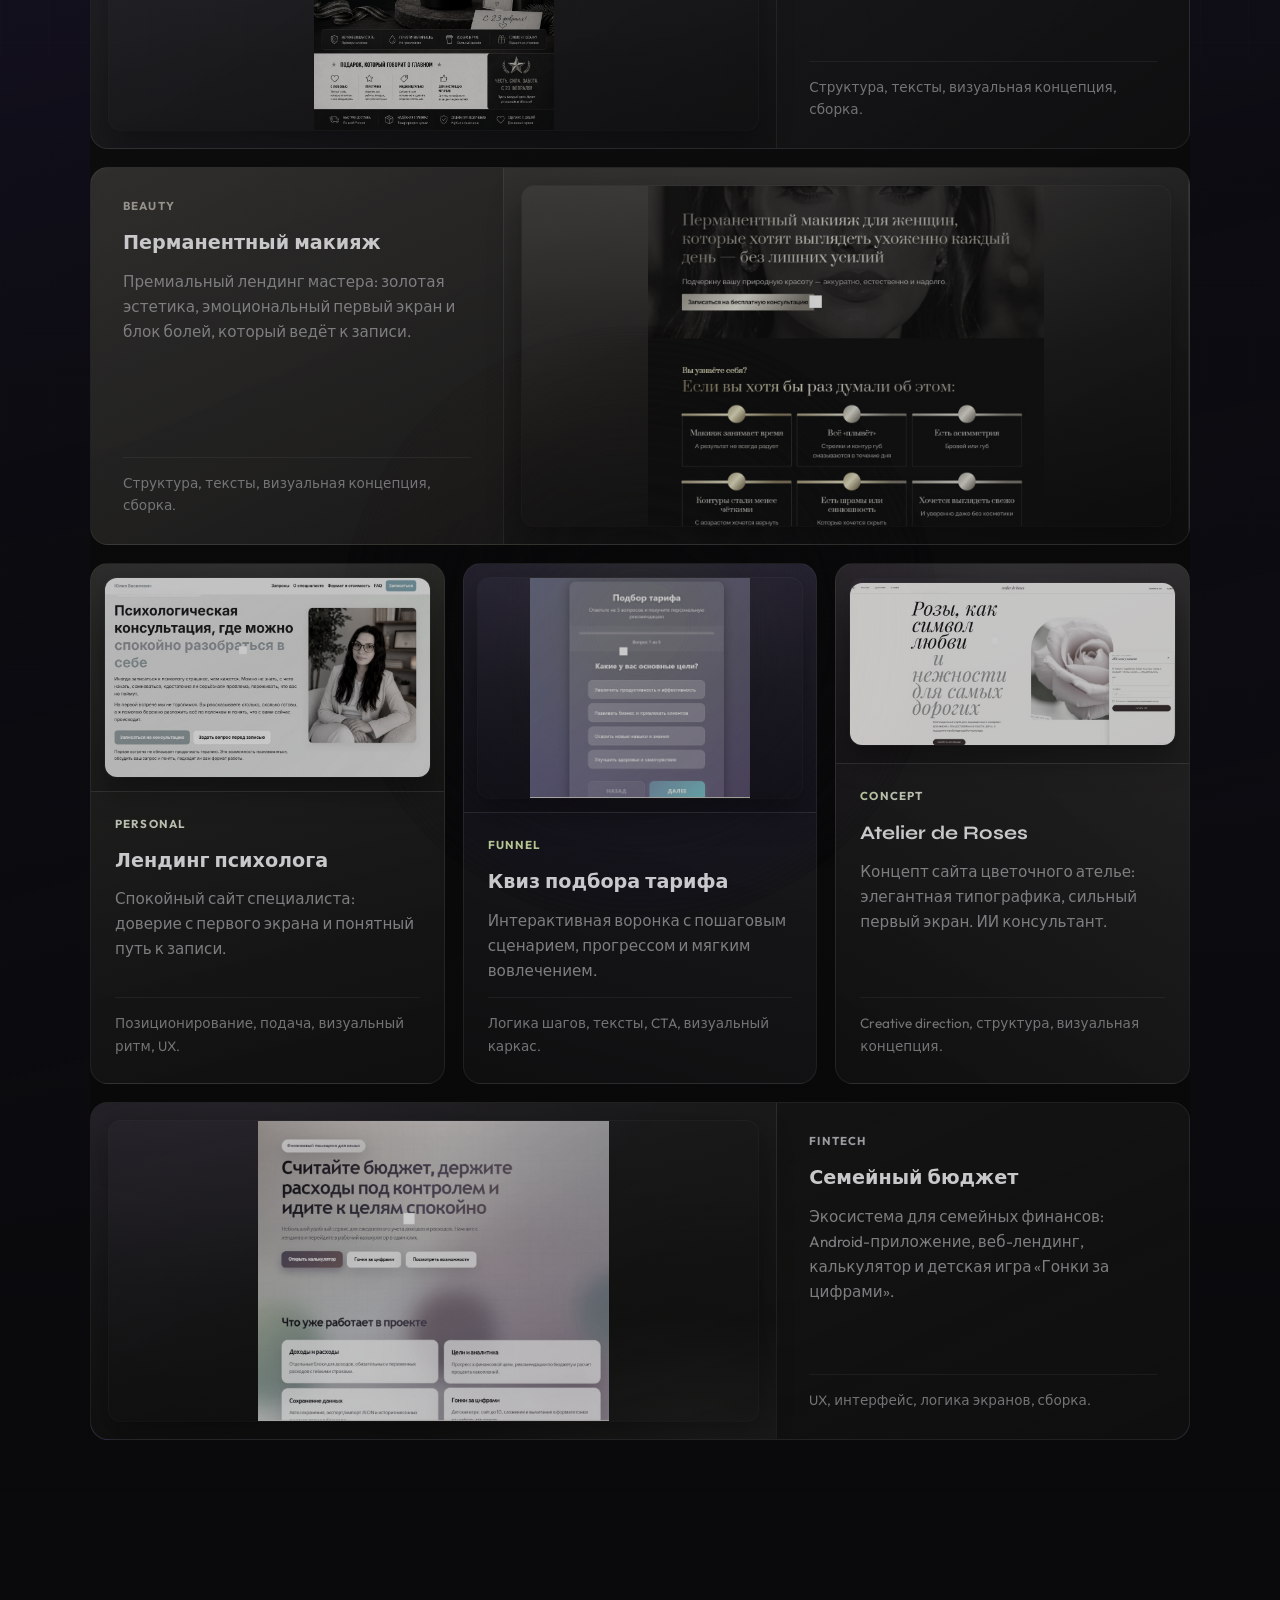
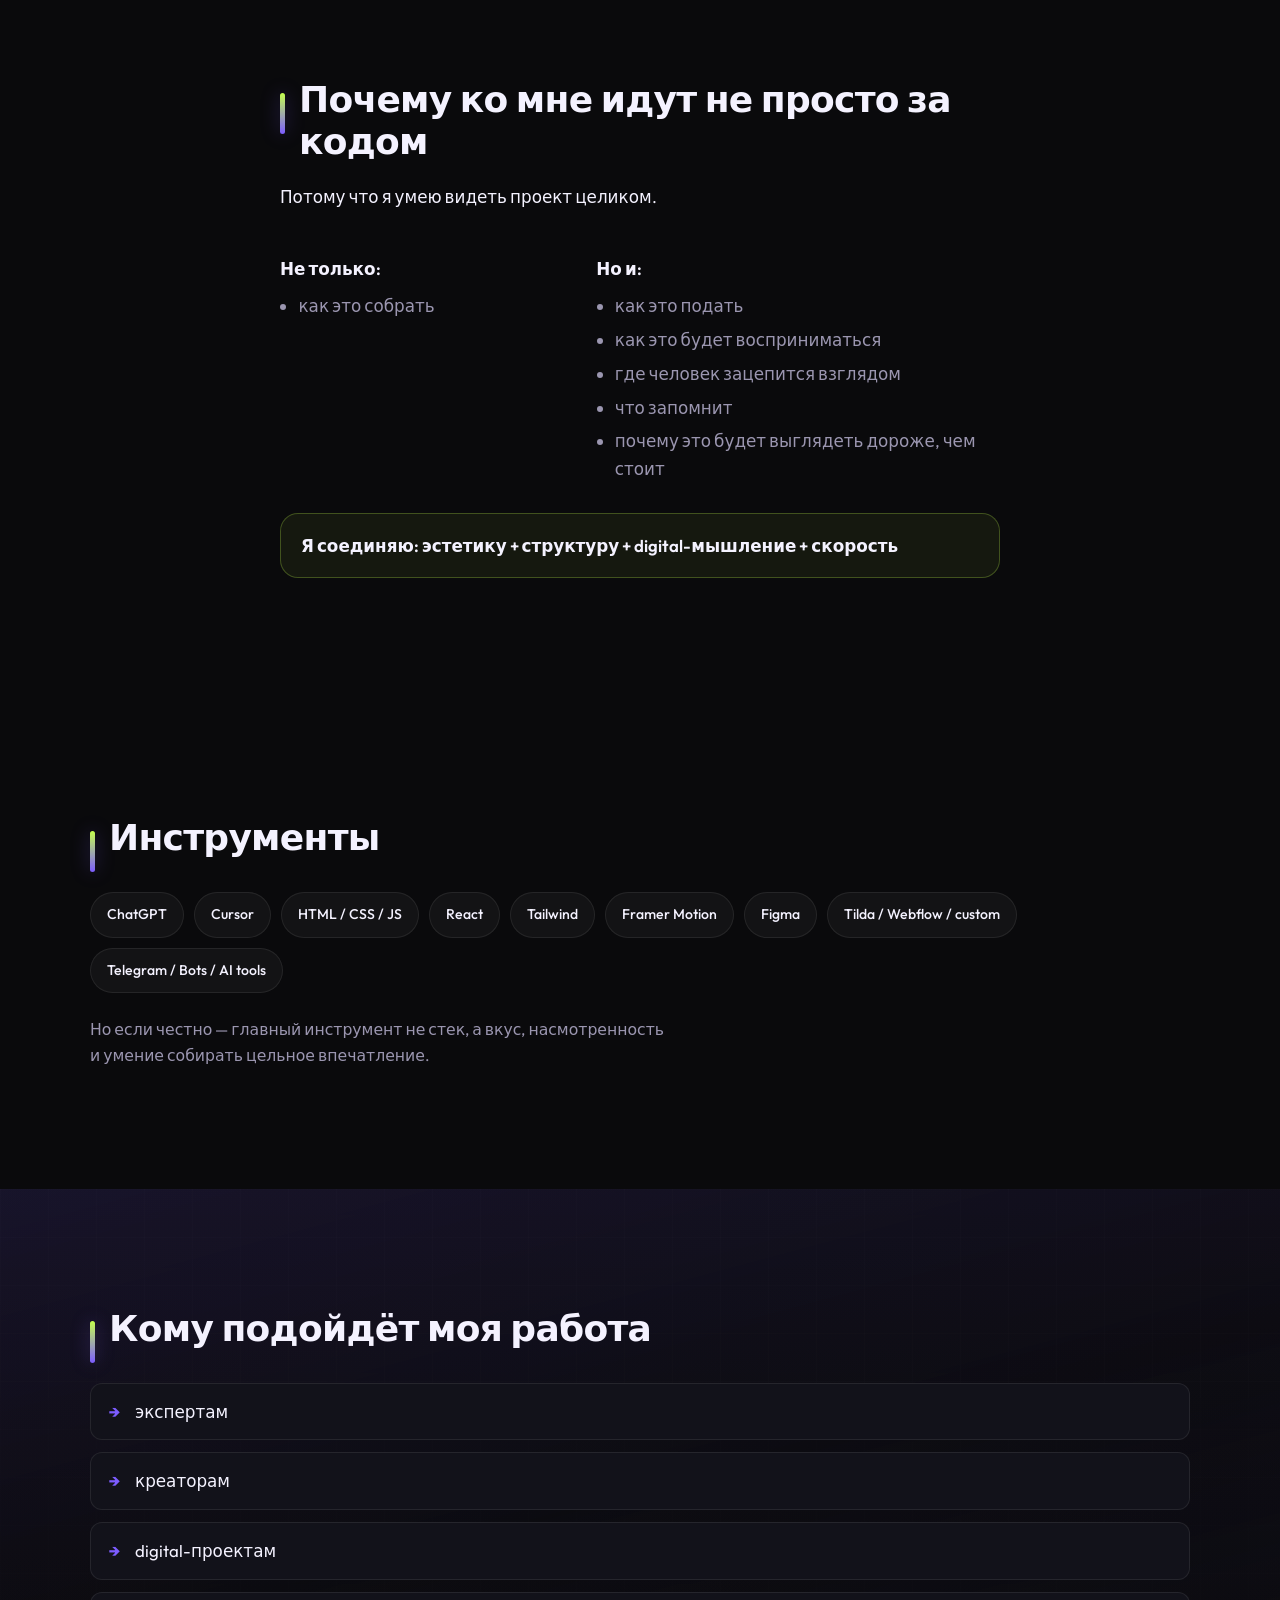
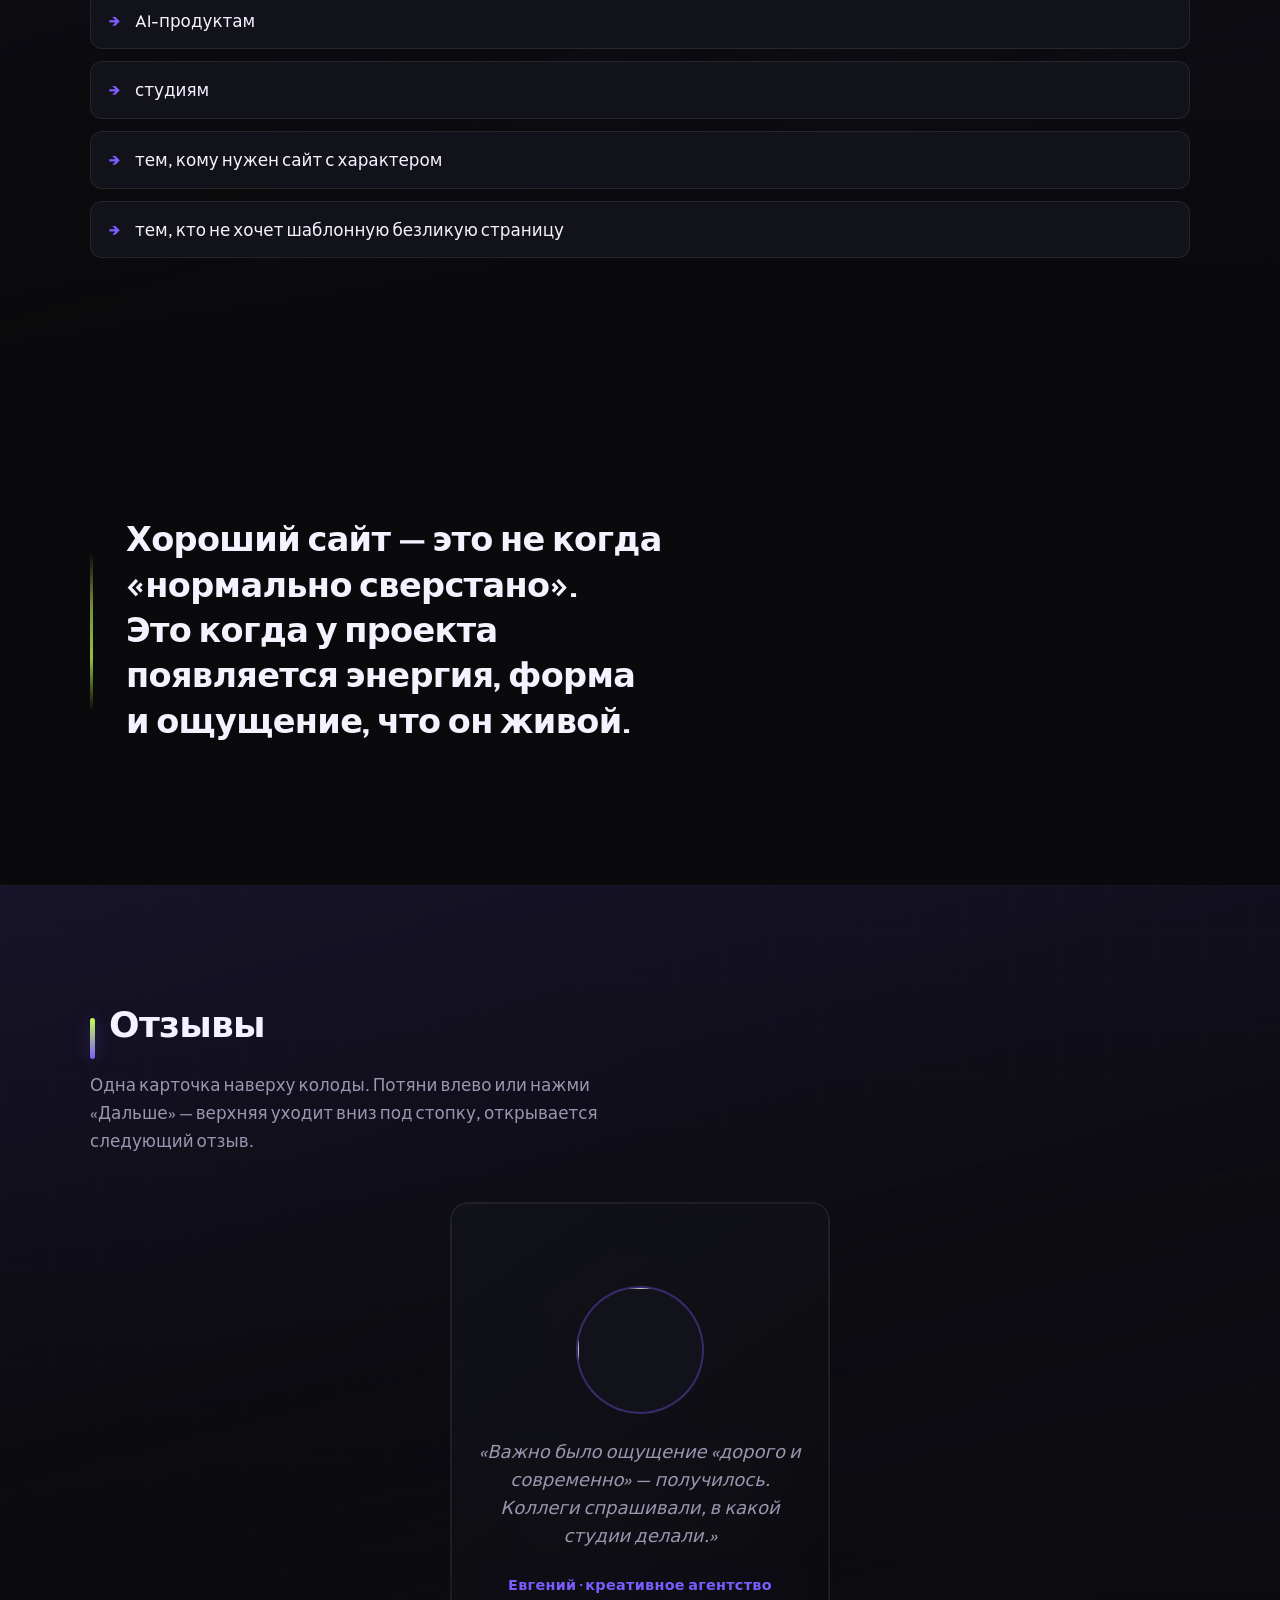
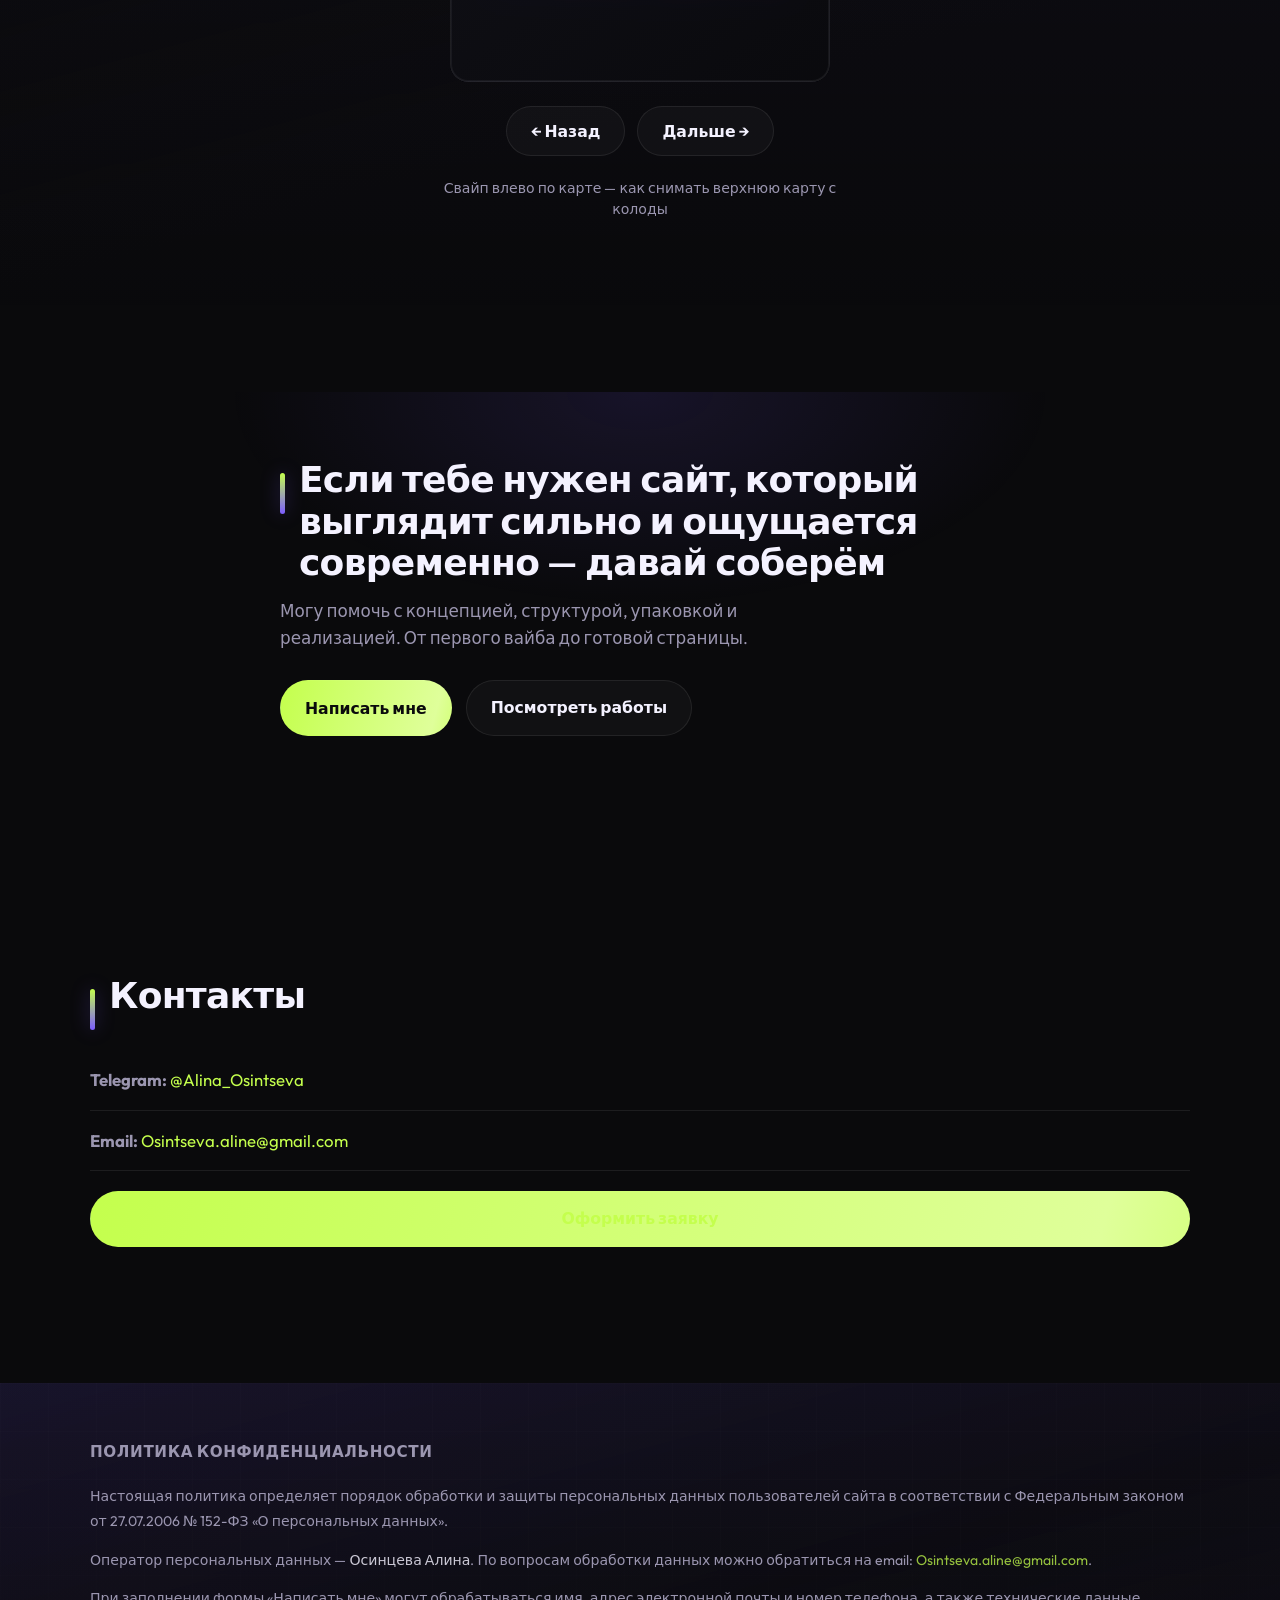
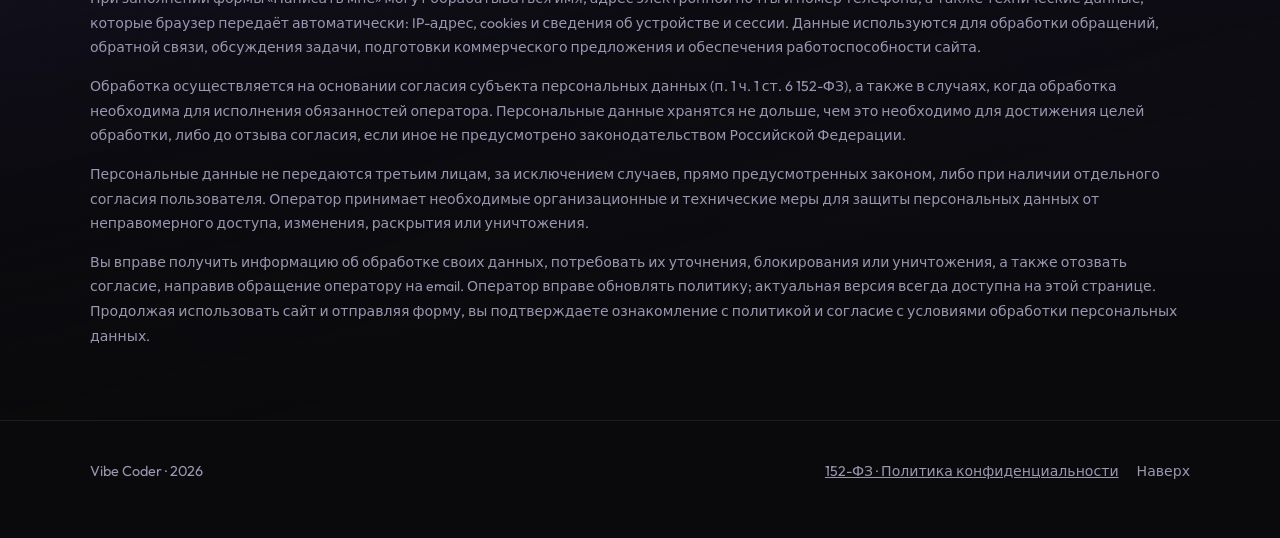
==== commit 3c87ed73: "Исправить кнопку «Оформить заявку» на мобильных. Ссылка оформлена как полноширинная кнопка с большой" ====
--- a/index.html
+++ b/index.html
@@ -479,7 +479,9 @@
         <ul class="contacts">
           <li><strong>Telegram:</strong> <a href="https://t.me/Alina_Osintseva">@Alina_Osintseva</a></li>
           <li><strong>Email:</strong> <a href="mailto:Osintseva.aline@gmail.com">Osintseva.aline@gmail.com</a></li>
-          <li><strong>Оформить заявку :</strong> <a href="https://xn--90aoxr.online/" target="_blank" rel="noopener noreferrer">https://xn--90aoxr.online</a></li>
+          <li class="contacts-item contacts-item--application">
+            <a class="btn btn-primary contacts-application-btn cursor-target" href="https://xn--90aoxr.online/" target="_blank" rel="noopener noreferrer">Оформить заявку</a>
+          </li>
         </ul>
       </div>
     </section>
--- a/styles.css
+++ b/styles.css
@@ -1494,6 +1494,27 @@
   text-decoration: underline;
 }
 
+.contacts-item--application {
+  padding-top: 20px;
+  border-bottom: none;
+}
+
+.contacts-application-btn {
+  display: flex;
+  align-items: center;
+  justify-content: center;
+  width: 100%;
+  min-height: 48px;
+  margin-top: 4px;
+  text-decoration: none;
+  -webkit-tap-highlight-color: rgba(196, 255, 77, 0.2);
+  touch-action: manipulation;
+}
+
+.contacts-application-btn:hover {
+  text-decoration: none;
+}
+
 .muted {
   color: var(--muted);
   font-size: 0.95rem;
